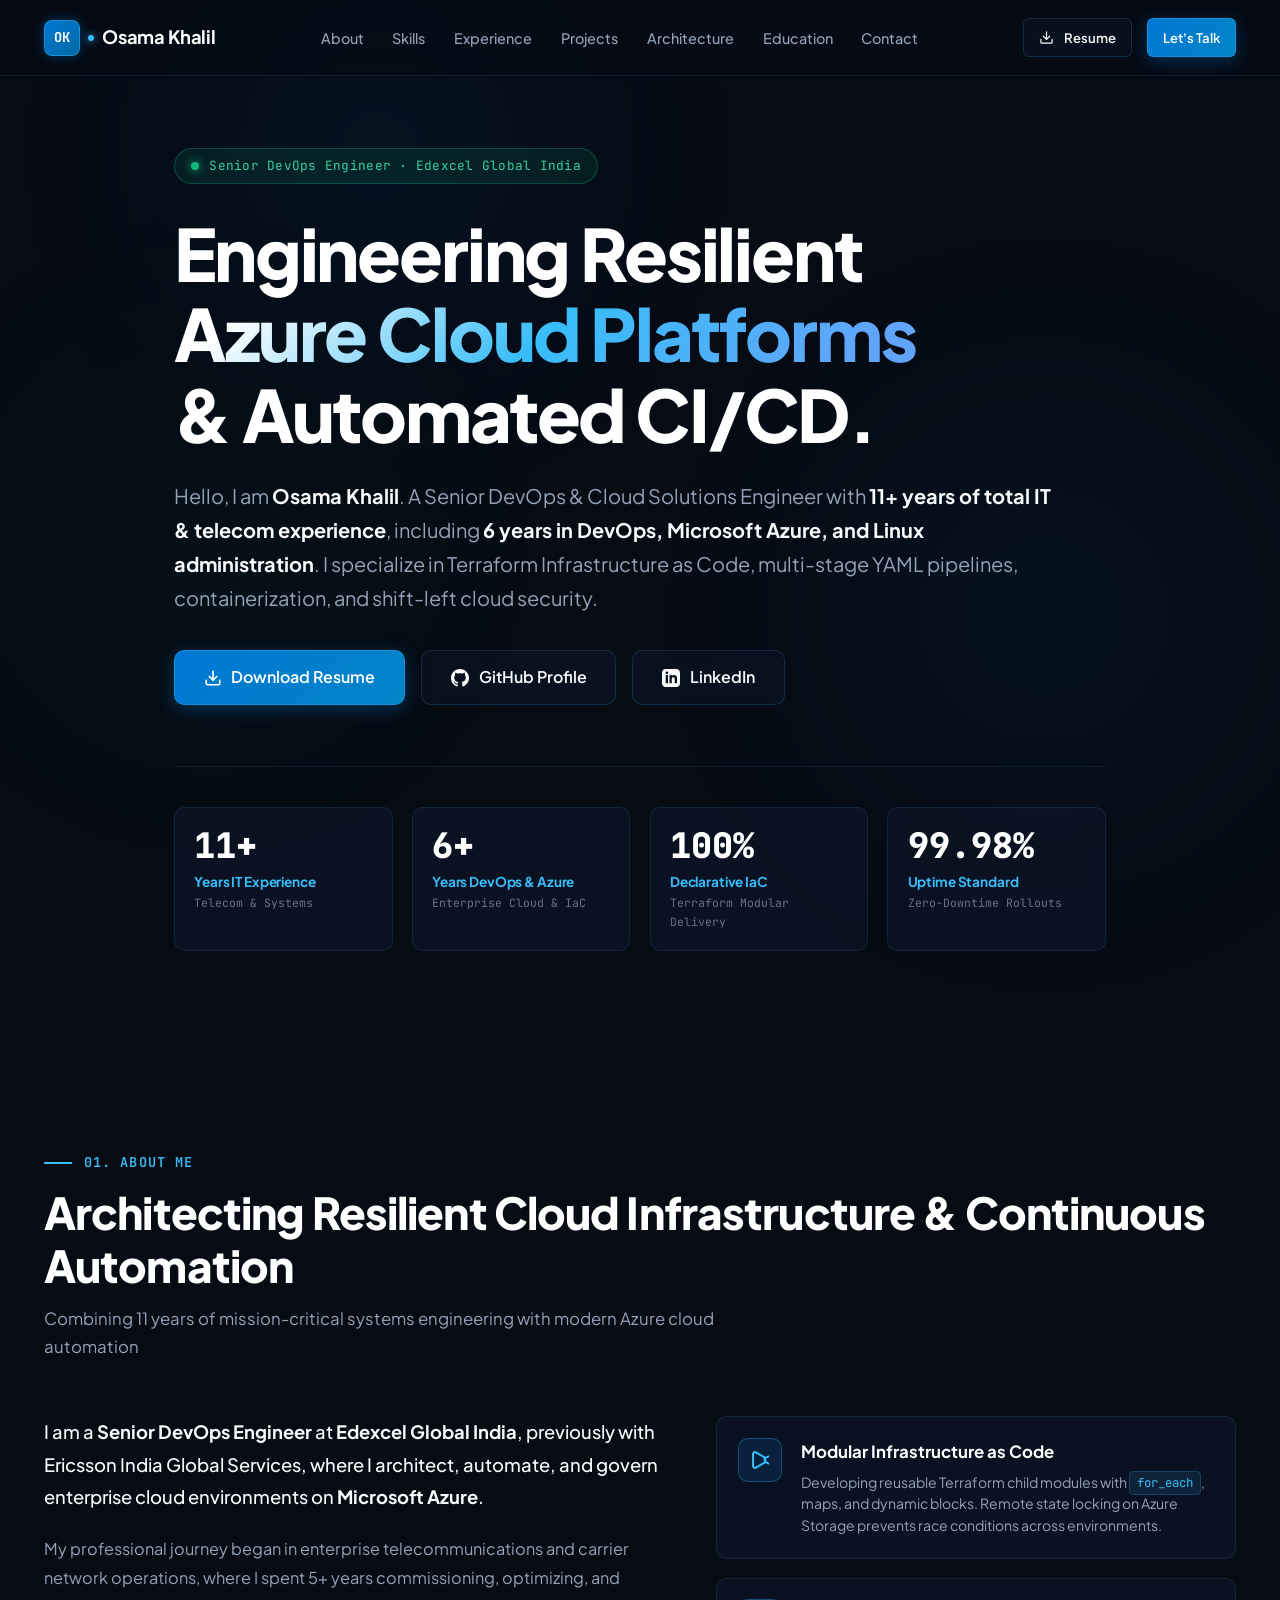
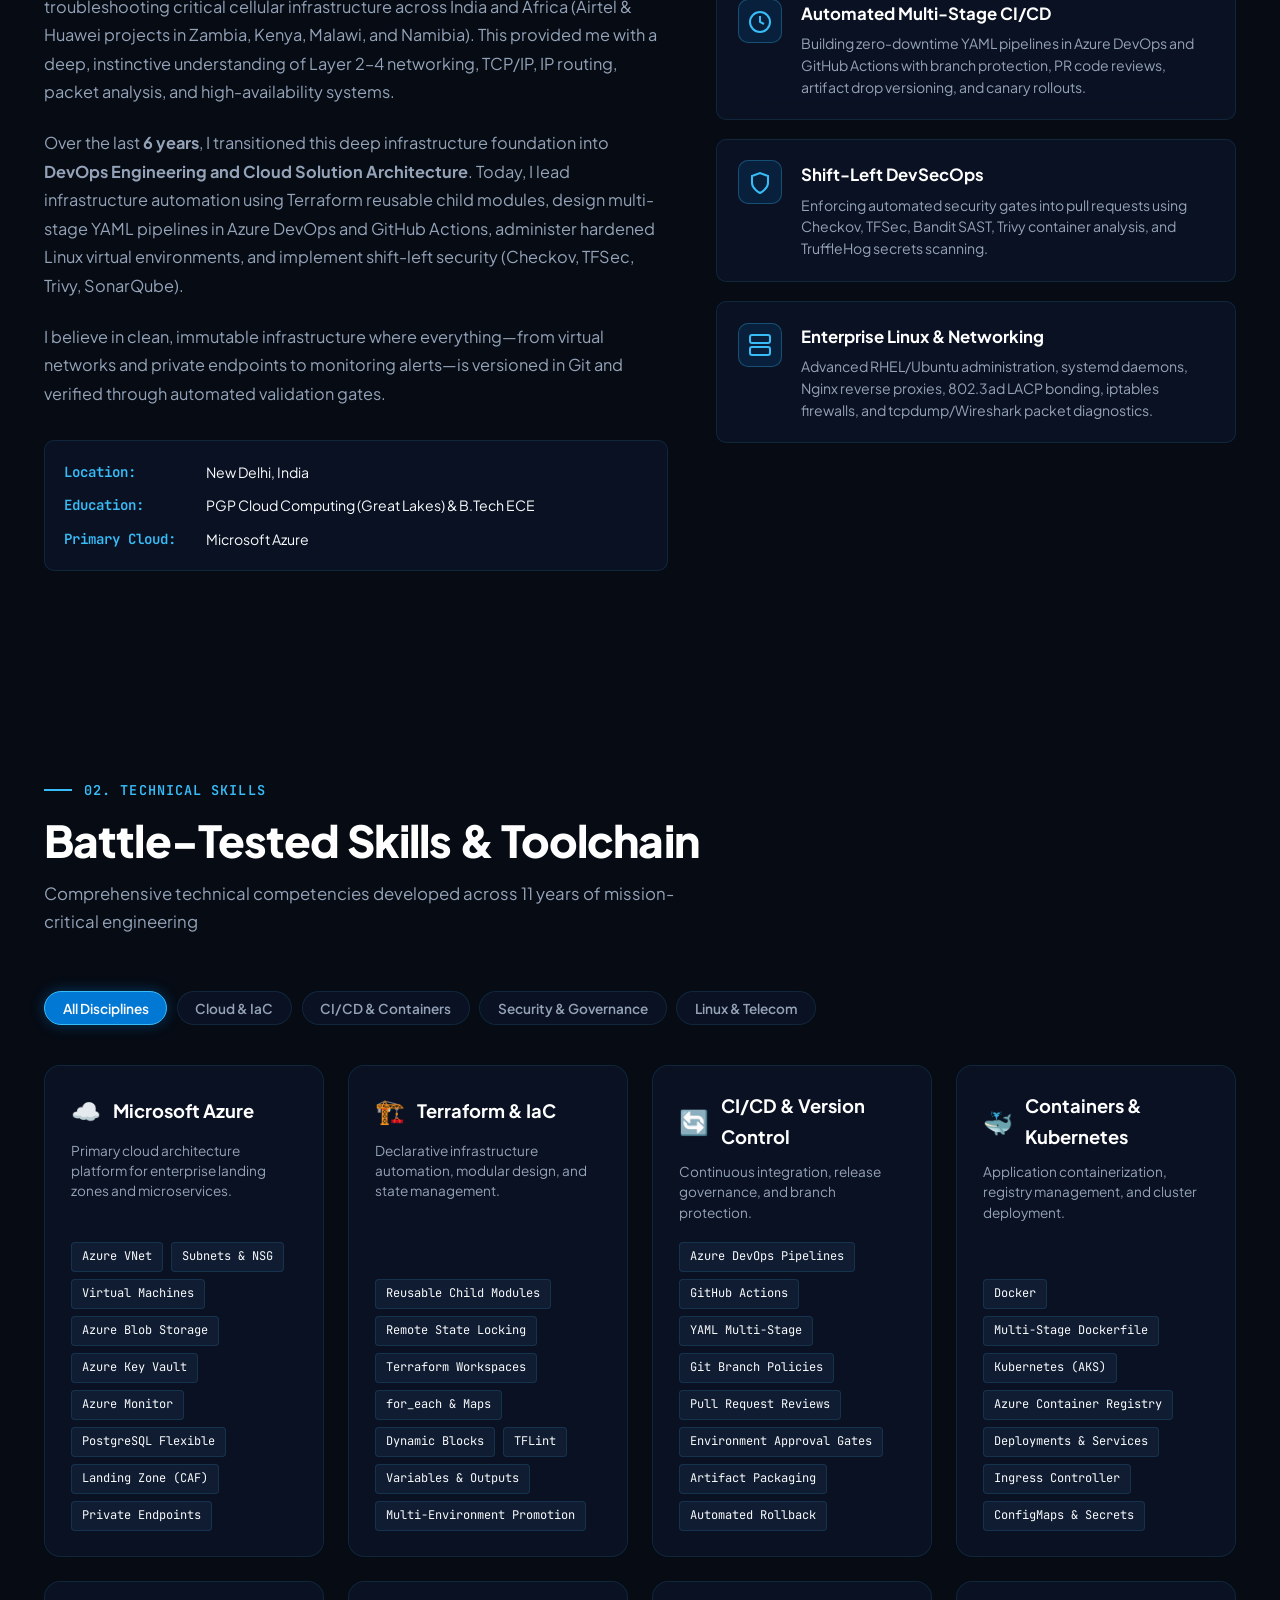
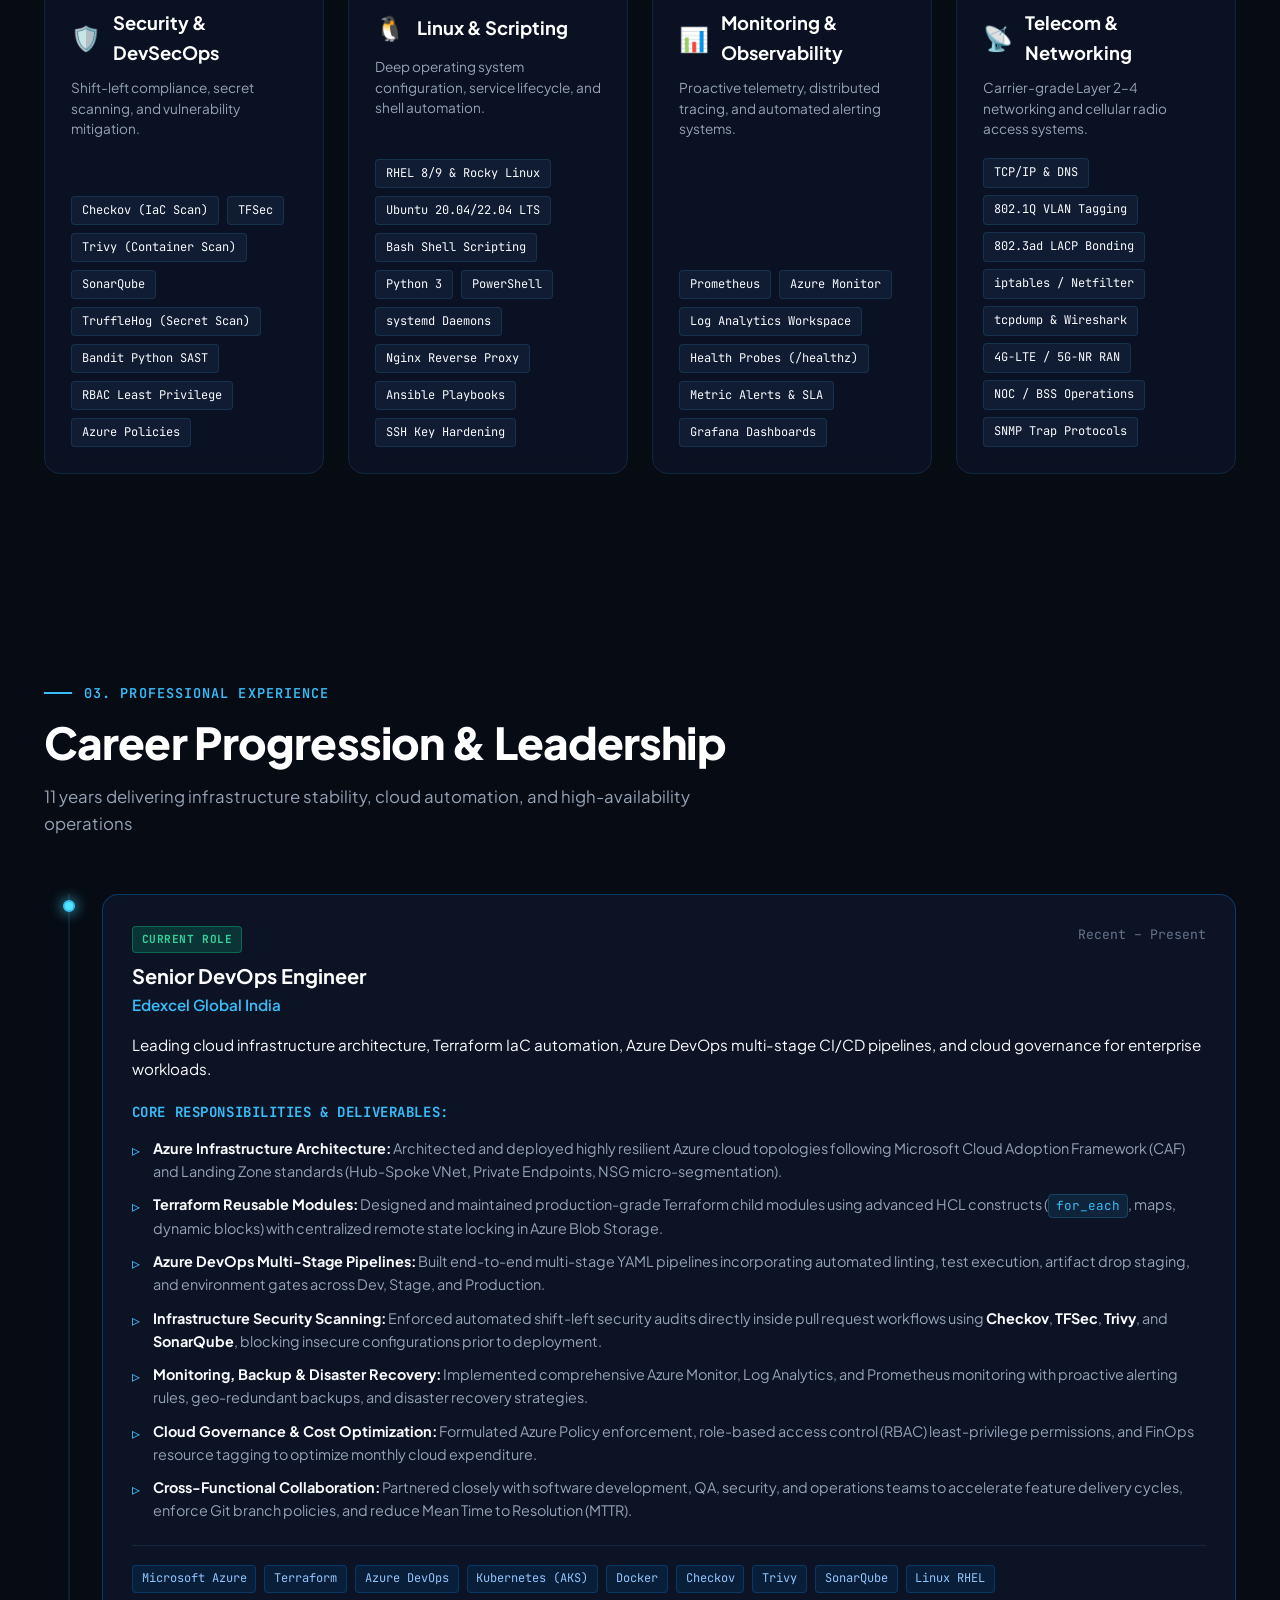
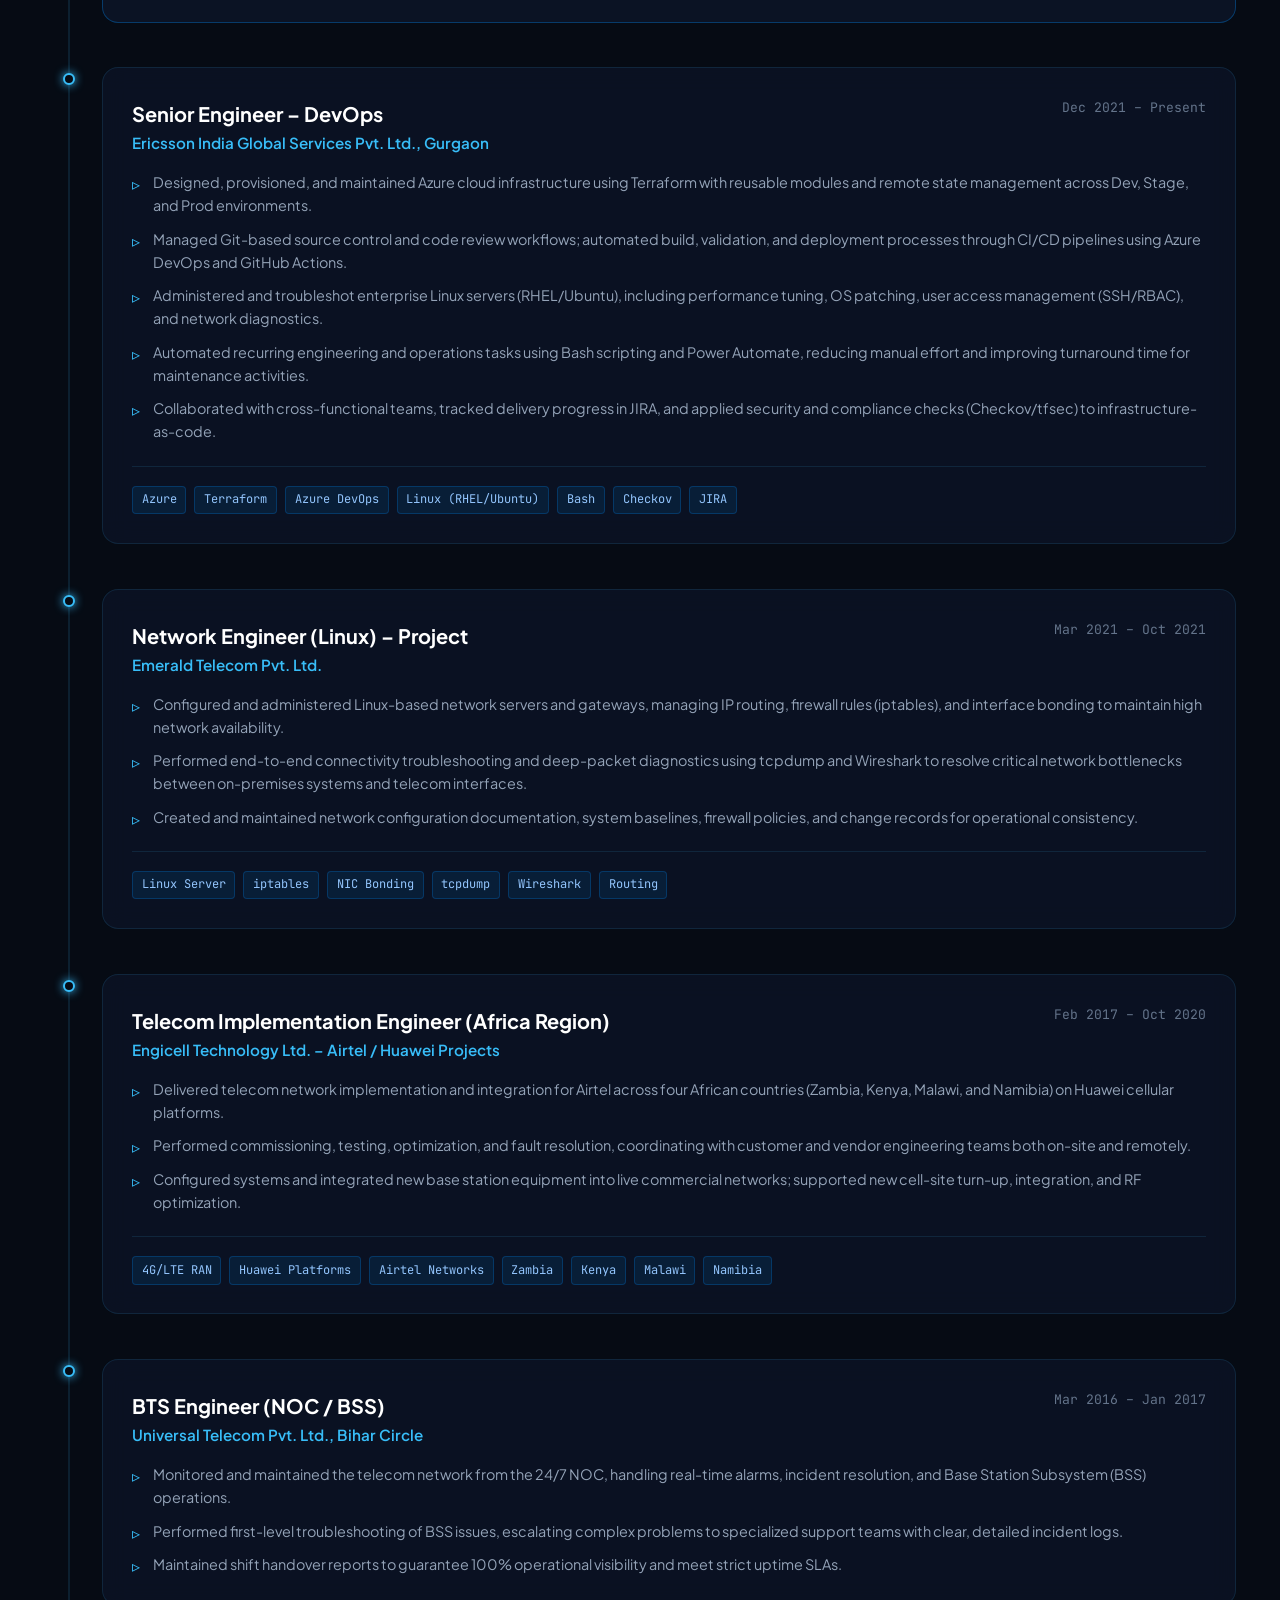
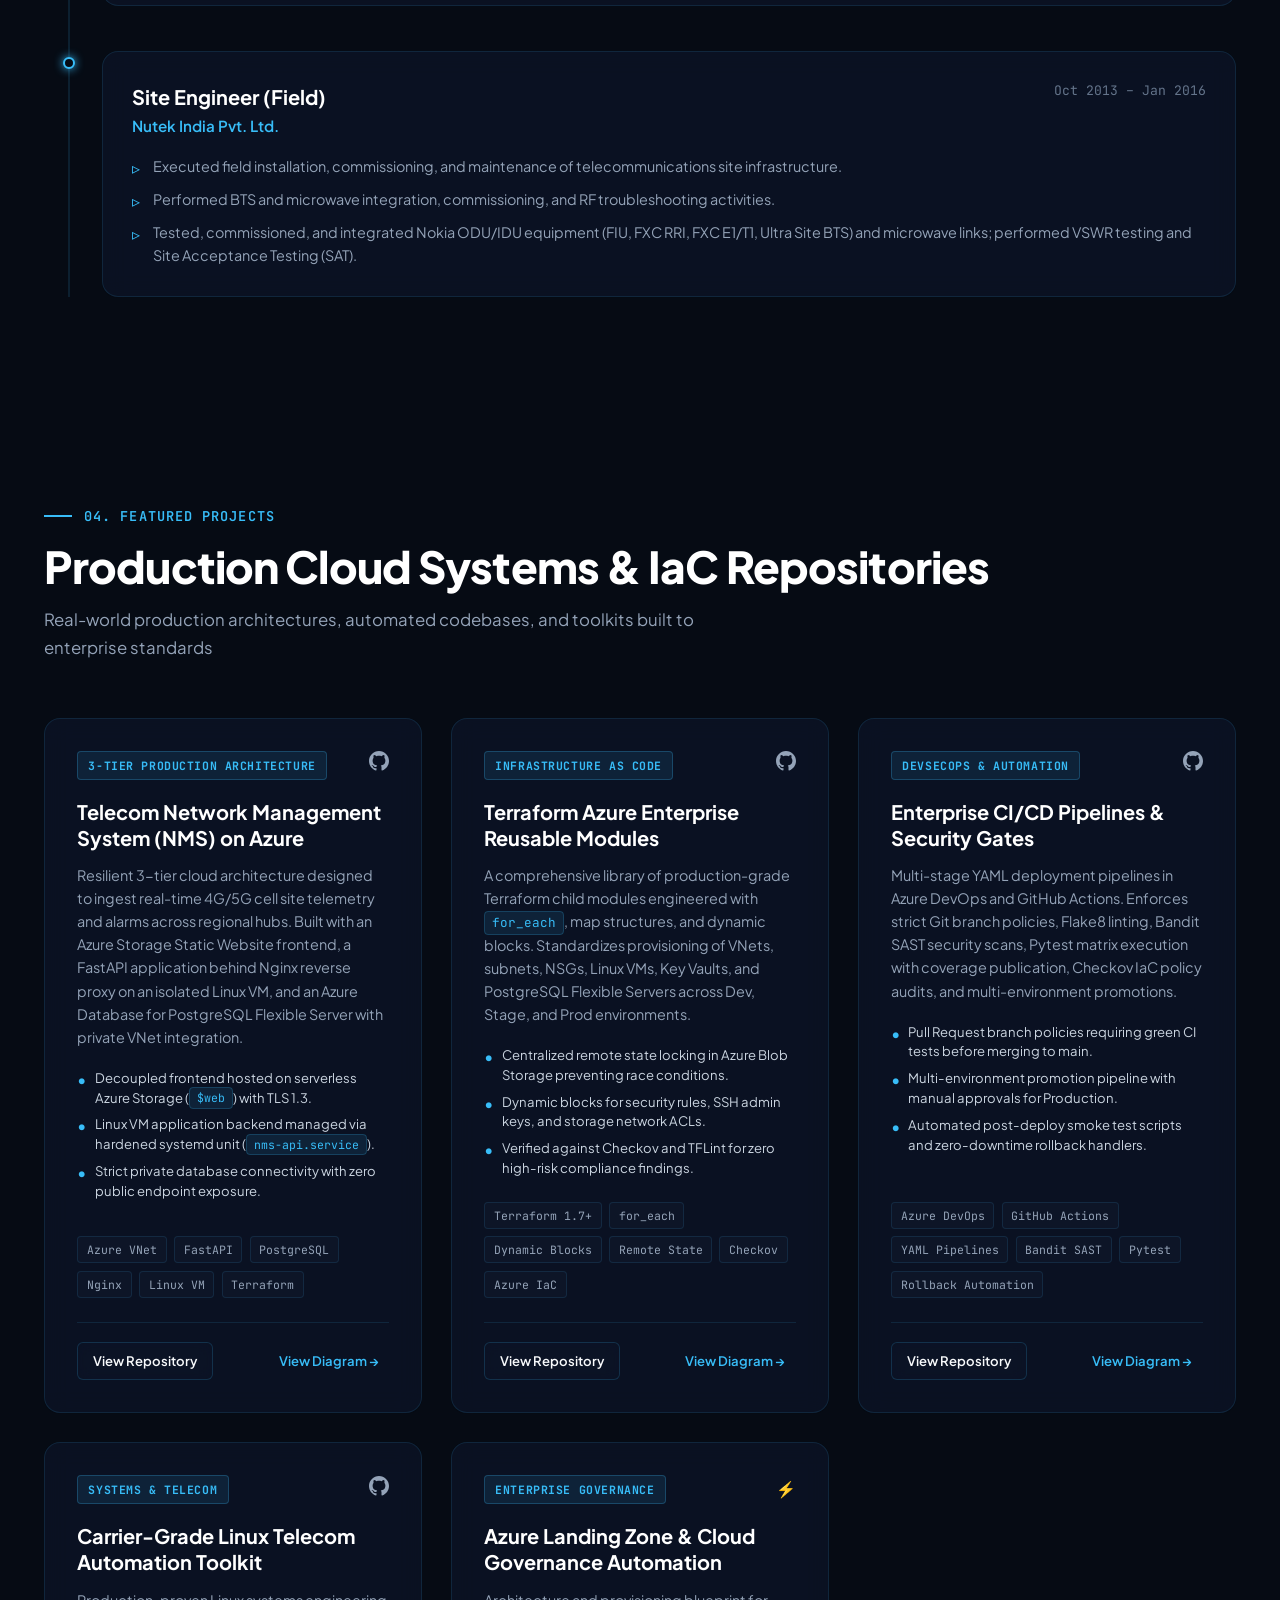
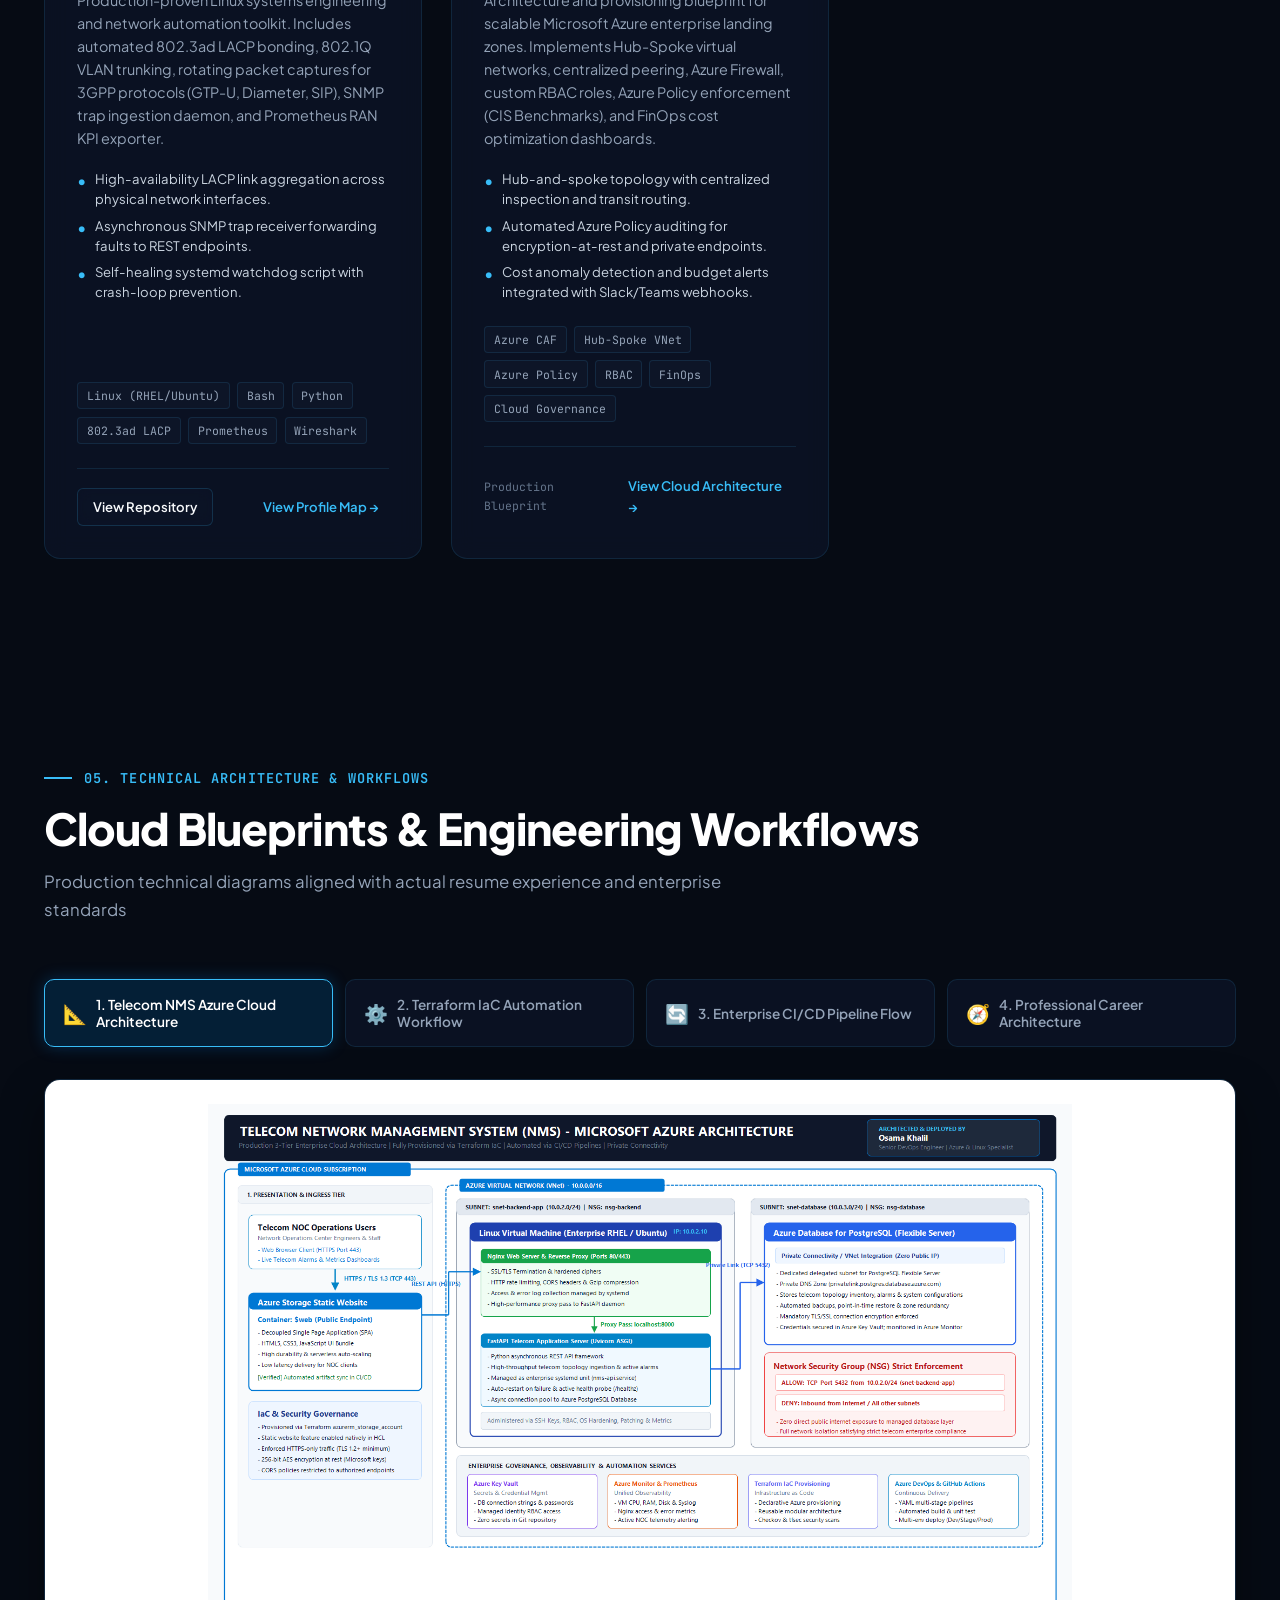
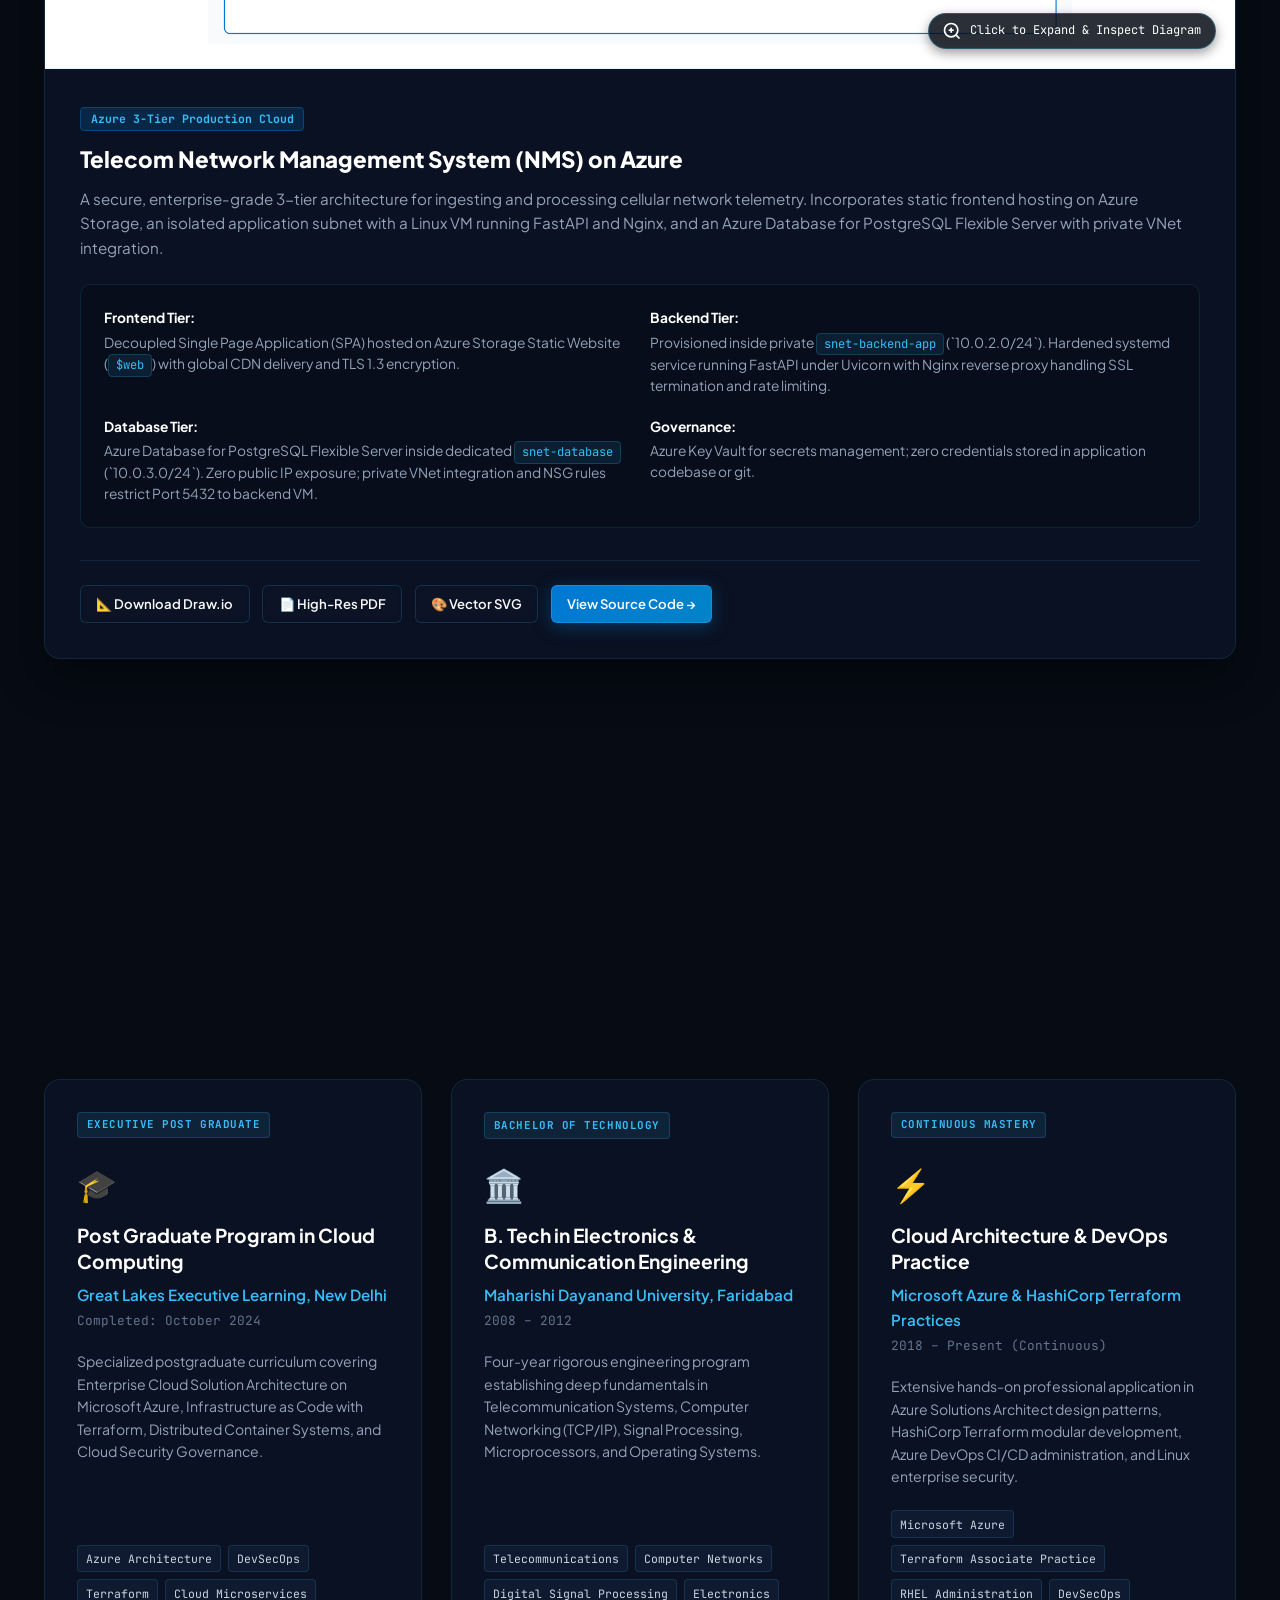
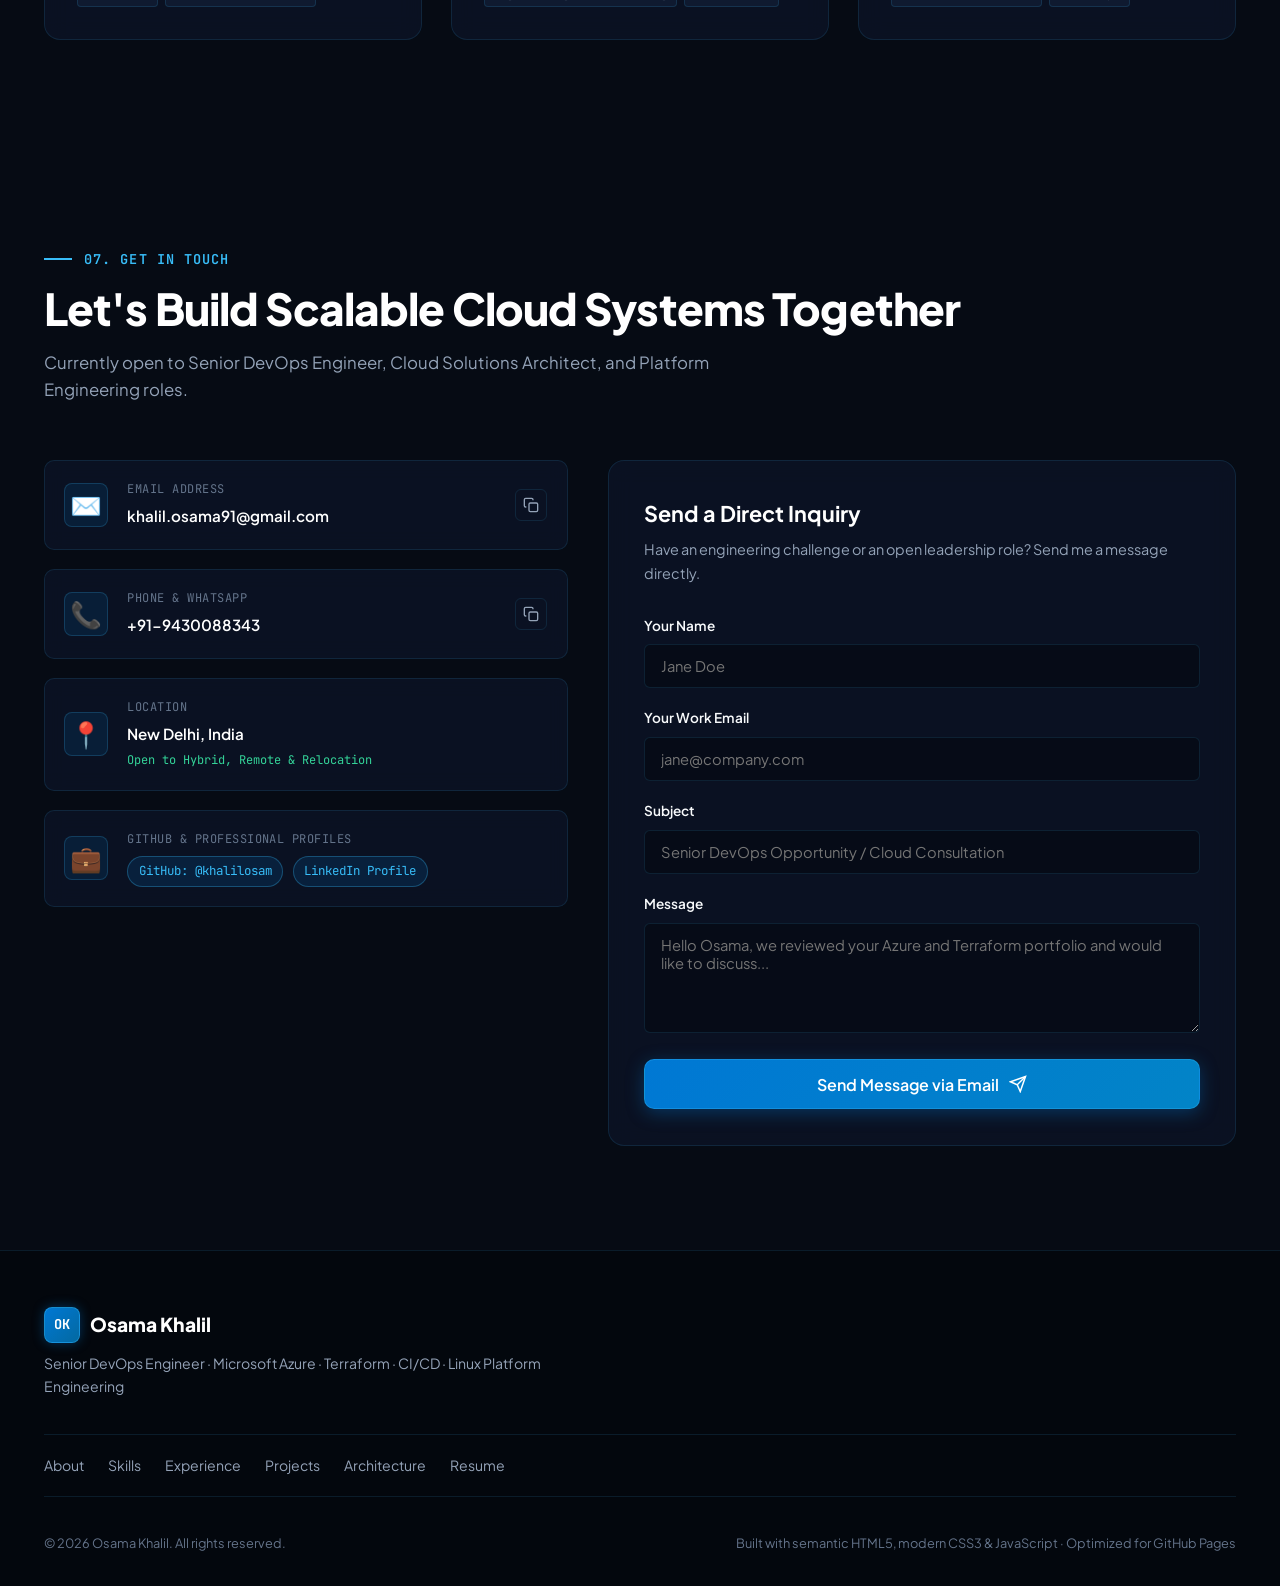
==== index.html @ bd695a8b "feat: initial production release of personal DevOps portfolio website" ====
<!DOCTYPE html>
<html lang="en">
<head>
  <meta charset="UTF-8">
  <meta name="viewport" content="width=device-width, initial-scale=1.0">
  <meta http-equiv="X-UA-Compatible" content="IE=edge">
  
  <!-- SEO Metadata -->
  <title>Osama Khalil — Senior DevOps Engineer & Azure Cloud Architect</title>
  <meta name="description" content="Portfolio of Osama Khalil, Senior DevOps Engineer with 11+ years in IT and Telecom, specializing in Microsoft Azure, Terraform Infrastructure as Code, Azure DevOps CI/CD, and Linux platform engineering.">
  <meta name="keywords" content="Osama Khalil, DevOps Engineer, Azure Cloud Architect, Terraform, Azure DevOps, CI/CD, Kubernetes, Linux, DevSecOps, Edexcel Global India">
  <meta name="author" content="Osama Khalil">
  <link rel="canonical" href="https://khalilosam.github.io/">

  <!-- Open Graph / Social Cards -->
  <meta property="og:type" content="website">
  <meta property="og:url" content="https://khalilosam.github.io/">
  <meta property="og:title" content="Osama Khalil — Senior DevOps Engineer & Azure Cloud Architect">
  <meta property="og:description" content="11+ years IT & Telecom experience, 6 years enterprise DevOps & Azure. Terraform, CI/CD, Linux, DevSecOps.">
  <meta property="og:image" content="assets/diagrams/01-professional-profile.png">

  <!-- Google Fonts: Plus Jakarta Sans & JetBrains Mono -->
  <link rel="preconnect" href="https://fonts.googleapis.com">
  <link rel="preconnect" href="https://fonts.gstatic.com" crossorigin>
  <link href="https://fonts.googleapis.com/css2?family=JetBrains+Mono:wght@400;500;600;700&family=Plus+Jakarta+Sans:wght@400;500;600;700;800&display=swap" rel="stylesheet">

  <!-- Main Stylesheet -->
  <link rel="stylesheet" href="style.css">
  
  <!-- Favicon icon -->
  <link rel="icon" href="data:image/svg+xml,<svg xmlns=%22http://www.w3.org/2000/svg%22 viewBox=%220 0 100 100%22><text y=%22.9em%22 font-size=%2290%22>⚡</text></svg>">
</head>
<body>

  <!-- Ambient Glowing Background Elements -->
  <div class="ambient-glow ambient-glow-1" aria-hidden="true"></div>
  <div class="ambient-glow ambient-glow-2" aria-hidden="true"></div>
  <div class="ambient-glow ambient-glow-3" aria-hidden="true"></div>

  <!-- Sticky Navigation Header -->
  <header class="navbar" id="navbar">
    <div class="nav-container">
      <a href="#hero" class="nav-brand" aria-label="Osama Khalil Homepage">
        <span class="brand-monogram">OK</span>
        <span class="brand-dot"></span>
        <span class="brand-full">Osama Khalil</span>
      </a>

      <!-- Desktop Nav Links -->
      <nav class="nav-menu" id="nav-menu">
        <ul class="nav-list">
          <li><a href="#about" class="nav-link">About</a></li>
          <li><a href="#skills" class="nav-link">Skills</a></li>
          <li><a href="#experience" class="nav-link">Experience</a></li>
          <li><a href="#projects" class="nav-link">Projects</a></li>
          <li><a href="#architecture" class="nav-link">Architecture</a></li>
          <li><a href="#education" class="nav-link">Education</a></li>
          <li><a href="#contact" class="nav-link">Contact</a></li>
        </ul>
      </nav>

      <!-- Navigation Actions -->
      <div class="nav-actions">
        <a href="assets/docs/Osama_Khalil_DevOps_Resume.pdf" download="Osama_Khalil_DevOps_Resume.pdf" class="btn btn-sm btn-outline" id="nav-resume-btn">
          <svg width="15" height="15" viewBox="0 0 24 24" fill="none" stroke="currentColor" stroke-width="2" stroke-linecap="round" stroke-linejoin="round"><path d="M21 15v4a2 2 0 0 1-2 2H5a2 2 0 0 1-2-2v-4"/><polyline points="7 10 12 15 17 10"/><line x1="12" y1="15" x2="12" y2="3"/></svg>
          <span>Resume</span>
        </a>
        <a href="#contact" class="btn btn-sm btn-primary">Let's Talk</a>
        <button class="nav-toggle" id="nav-toggle" aria-label="Toggle navigation menu">
          <span class="bar"></span>
          <span class="bar"></span>
          <span class="bar"></span>
        </button>
      </div>
    </div>
  </header>

  <main>
    <!-- ========================================================================= -->
    <!-- SECTION 1: HERO SECTION -->
    <!-- ========================================================================= -->
    <section class="hero-section" id="hero">
      <div class="container hero-container">
        <div class="hero-content">
          <!-- Availability Badge -->
          <div class="status-badge-wrapper reveal">
            <div class="status-badge">
              <span class="pulse-indicator"></span>
              <span>Senior DevOps Engineer · Edexcel Global India</span>
            </div>
          </div>

          <!-- Main Hero Heading -->
          <h1 class="hero-title reveal">
            Engineering Resilient <br>
            <span class="gradient-text">Azure Cloud Platforms</span> <br>
            & Automated CI/CD.
          </h1>

          <div class="hero-lead-text reveal">
            Hello, I am <strong>Osama Khalil</strong>. A Senior DevOps & Cloud Solutions Engineer with <strong>11+ years of total IT & telecom experience</strong>, including <strong>6 years in DevOps, Microsoft Azure, and Linux administration</strong>. I specialize in Terraform Infrastructure as Code, multi-stage YAML pipelines, containerization, and shift-left cloud security.
          </div>

          <!-- Action Buttons -->
          <div class="hero-cta-group reveal">
            <a href="assets/docs/Osama_Khalil_DevOps_Resume.pdf" download="Osama_Khalil_DevOps_Resume.pdf" class="btn btn-lg btn-primary" id="hero-resume-download">
              <svg width="18" height="18" viewBox="0 0 24 24" fill="none" stroke="currentColor" stroke-width="2.2" stroke-linecap="round" stroke-linejoin="round"><path d="M21 15v4a2 2 0 0 1-2 2H5a2 2 0 0 1-2-2v-4"/><polyline points="7 10 12 15 17 10"/><line x1="12" y1="15" x2="12" y2="3"/></svg>
              <span>Download Resume</span>
            </a>
            <a href="https://github.com/khalilosam" target="_blank" rel="noopener noreferrer" class="btn btn-lg btn-outline">
              <svg width="18" height="18" viewBox="0 0 24 24" fill="currentColor"><path d="M12 0c-6.626 0-12 5.373-12 12 0 5.302 3.438 9.8 8.207 11.387.599.111.793-.261.793-.577v-2.234c-3.338.726-4.033-1.416-4.033-1.416-.546-1.387-1.333-1.756-1.333-1.756-1.089-.745.083-.729.083-.729 1.205.084 1.839 1.237 1.839 1.237 1.07 1.834 2.807 1.304 3.492.997.107-.775.418-1.305.762-1.604-2.665-.305-5.467-1.334-5.467-5.931 0-1.311.469-2.381 1.236-3.221-.124-.303-.535-1.524.117-3.176 0 0 1.008-.322 3.301 1.23.957-.266 1.983-.399 3.003-.404 1.02.005 2.047.138 3.006.404 2.291-1.552 3.297-1.23 3.297-1.23.653 1.653.242 2.874.118 3.176.77.84 1.235 1.911 1.235 3.221 0 4.609-2.807 5.624-5.479 5.921.43.372.823 1.102.823 2.222v3.293c0 .319.192.694.801.576 4.765-1.589 8.199-6.086 8.199-11.386 0-6.627-5.373-12-12-12z"/></svg>
              <span>GitHub Profile</span>
            </a>
            <a href="https://www.linkedin.com/in/khalil-osama" target="_blank" rel="noopener noreferrer" class="btn btn-lg btn-outline" aria-label="LinkedIn Profile">
              <svg width="18" height="18" viewBox="0 0 24 24" fill="currentColor"><path d="M19 0h-14c-2.761 0-5 2.239-5 5v14c0 2.761 2.239 5 5 5h14c2.762 0 5-2.239 5-5v-14c0-2.761-2.238-5-5-5zm-11 19h-3v-11h3v11zm-1.5-12.268c-.966 0-1.75-.79-1.75-1.764s.784-1.764 1.75-1.764 1.75.79 1.75 1.764-.783 1.764-1.75 1.764zm13.5 12.268h-3v-5.604c0-3.368-4-3.113-4 0v5.604h-3v-11h3v1.765c1.396-2.586 7-2.777 7 2.476v6.759z"/></svg>
              <span>LinkedIn</span>
            </a>
          </div>

          <!-- Hero Metrics Grid -->
          <div class="hero-stats-grid reveal">
            <div class="stat-card">
              <div class="stat-num">11+</div>
              <div class="stat-lbl">Years IT Experience</div>
              <div class="stat-sub">Telecom & Systems</div>
            </div>
            <div class="stat-card">
              <div class="stat-num">6+</div>
              <div class="stat-lbl">Years DevOps & Azure</div>
              <div class="stat-sub">Enterprise Cloud & IaC</div>
            </div>
            <div class="stat-card">
              <div class="stat-num">100%</div>
              <div class="stat-lbl">Declarative IaC</div>
              <div class="stat-sub">Terraform Modular Delivery</div>
            </div>
            <div class="stat-card">
              <div class="stat-num">99.98%</div>
              <div class="stat-lbl">Uptime Standard</div>
              <div class="stat-sub">Zero-Downtime Rollouts</div>
            </div>
          </div>
        </div>
      </div>
    </section>

    <!-- ========================================================================= -->
    <!-- SECTION 2: ABOUT ME -->
    <!-- ========================================================================= -->
    <section class="section about-section" id="about">
      <div class="container">
        <div class="section-header reveal">
          <div class="section-eyebrow"><span class="eyebrow-line"></span>01. ABOUT ME</div>
          <h2 class="section-heading">Architecting Resilient Cloud Infrastructure & Continuous Automation</h2>
          <p class="section-sub">Combining 11 years of mission-critical systems engineering with modern Azure cloud automation</p>
        </div>

        <div class="about-grid">
          <!-- Left: Narrative Bio -->
          <div class="about-narrative reveal">
            <p class="paragraph-lead">
              I am a <strong>Senior DevOps Engineer</strong> at <strong>Edexcel Global India</strong>, previously with Ericsson India Global Services, where I architect, automate, and govern enterprise cloud environments on <strong>Microsoft Azure</strong>.
            </p>
            <p>
              My professional journey began in enterprise telecommunications and carrier network operations, where I spent 5+ years commissioning, optimizing, and troubleshooting critical cellular infrastructure across India and Africa (Airtel & Huawei projects in Zambia, Kenya, Malawi, and Namibia). This provided me with a deep, instinctive understanding of Layer 2–4 networking, TCP/IP, IP routing, packet analysis, and high-availability systems.
            </p>
            <p>
              Over the last <strong>6 years</strong>, I transitioned this deep infrastructure foundation into <strong>DevOps Engineering and Cloud Solution Architecture</strong>. Today, I lead infrastructure automation using Terraform reusable child modules, design multi-stage YAML pipelines in Azure DevOps and GitHub Actions, administer hardened Linux virtual environments, and implement shift-left security (Checkov, TFSec, Trivy, SonarQube).
            </p>
            <p>
              I believe in clean, immutable infrastructure where everything—from virtual networks and private endpoints to monitoring alerts—is versioned in Git and verified through automated validation gates.
            </p>

            <div class="about-contact-pills">
              <div class="info-pill">
                <span class="info-lbl">Location:</span>
                <span class="info-val">New Delhi, India</span>
              </div>
              <div class="info-pill">
                <span class="info-lbl">Education:</span>
                <span class="info-val">PGP Cloud Computing (Great Lakes) & B.Tech ECE</span>
              </div>
              <div class="info-pill">
                <span class="info-lbl">Primary Cloud:</span>
                <span class="info-val">Microsoft Azure</span>
              </div>
            </div>
          </div>

          <!-- Right: 4 Engineering Pillars -->
          <div class="about-pillars reveal">
            <div class="pillar-card">
              <div class="pillar-icon">
                <svg width="24" height="24" viewBox="0 0 24 24" fill="none" stroke="currentColor" stroke-width="2"><path d="M16.5 9.4 7.55 4.24a1.78 1.78 0 0 0-2.5 1.55v12.42a1.78 1.78 0 0 0 2.5 1.55L16.5 14.6a1.78 1.78 0 0 0 0-3.2z"/><path d="m21 16-4-2.3v-3.4l4-2.3"/></svg>
              </div>
              <div class="pillar-content">
                <h3>Modular Infrastructure as Code</h3>
                <p>Developing reusable Terraform child modules with <code>for_each</code>, maps, and dynamic blocks. Remote state locking on Azure Storage prevents race conditions across environments.</p>
              </div>
            </div>

            <div class="pillar-card">
              <div class="pillar-icon">
                <svg width="24" height="24" viewBox="0 0 24 24" fill="none" stroke="currentColor" stroke-width="2"><circle cx="12" cy="12" r="10"/><polyline points="12 6 12 12 16 14"/></svg>
              </div>
              <div class="pillar-content">
                <h3>Automated Multi-Stage CI/CD</h3>
                <p>Building zero-downtime YAML pipelines in Azure DevOps and GitHub Actions with branch protection, PR code reviews, artifact drop versioning, and canary rollouts.</p>
              </div>
            </div>

            <div class="pillar-card">
              <div class="pillar-icon">
                <svg width="24" height="24" viewBox="0 0 24 24" fill="none" stroke="currentColor" stroke-width="2"><path d="M12 22s8-4 8-10V5l-8-3-8 3v7c0 6 8 10 8 10z"/></svg>
              </div>
              <div class="pillar-content">
                <h3>Shift-Left DevSecOps</h3>
                <p>Enforcing automated security gates into pull requests using Checkov, TFSec, Bandit SAST, Trivy container analysis, and TruffleHog secrets scanning.</p>
              </div>
            </div>

            <div class="pillar-card">
              <div class="pillar-icon">
                <svg width="24" height="24" viewBox="0 0 24 24" fill="none" stroke="currentColor" stroke-width="2"><rect x="2" y="2" width="20" height="8" rx="2" ry="2"/><rect x="2" y="14" width="20" height="8" rx="2" ry="2"/><line x1="6" y1="6" x2="6.01" y2="6"/><line x1="6" y1="18" x2="6.01" y2="18"/></svg>
              </div>
              <div class="pillar-content">
                <h3>Enterprise Linux & Networking</h3>
                <p>Advanced RHEL/Ubuntu administration, systemd daemons, Nginx reverse proxies, 802.3ad LACP bonding, iptables firewalls, and tcpdump/Wireshark packet diagnostics.</p>
              </div>
            </div>
          </div>
        </div>
      </div>
    </section>

    <!-- ========================================================================= -->
    <!-- SECTION 3: TECHNICAL SKILLS -->
    <!-- ========================================================================= -->
    <section class="section skills-section" id="skills">
      <div class="container">
        <div class="section-header reveal">
          <div class="section-eyebrow"><span class="eyebrow-line"></span>02. TECHNICAL SKILLS</div>
          <h2 class="section-heading">Battle-Tested Skills & Toolchain</h2>
          <p class="section-sub">Comprehensive technical competencies developed across 11 years of mission-critical engineering</p>
        </div>

        <!-- Skills Filter Bar -->
        <div class="skills-filter-nav reveal">
          <button class="filter-btn active" data-filter="all">All Disciplines</button>
          <button class="filter-btn" data-filter="cloud">Cloud & IaC</button>
          <button class="filter-btn" data-filter="cicd">CI/CD & Containers</button>
          <button class="filter-btn" data-filter="security">Security & Governance</button>
          <button class="filter-btn" data-filter="linux">Linux & Telecom</button>
        </div>

        <!-- Skills Grid Cards -->
        <div class="skills-matrix-grid reveal">
          <!-- Skill Card 1: Cloud Platform -->
          <div class="skill-category-card" data-category="cloud">
            <div class="skill-card-head">
              <span class="skill-head-icon">☁️</span>
              <h3>Microsoft Azure</h3>
            </div>
            <p class="skill-card-desc">Primary cloud architecture platform for enterprise landing zones and microservices.</p>
            <div class="skill-tags">
              <span class="tag">Azure VNet</span>
              <span class="tag">Subnets & NSG</span>
              <span class="tag">Virtual Machines</span>
              <span class="tag">Azure Blob Storage</span>
              <span class="tag">Azure Key Vault</span>
              <span class="tag">Azure Monitor</span>
              <span class="tag">PostgreSQL Flexible</span>
              <span class="tag">Landing Zone (CAF)</span>
              <span class="tag">Private Endpoints</span>
            </div>
          </div>

          <!-- Skill Card 2: Infrastructure as Code -->
          <div class="skill-category-card" data-category="cloud">
            <div class="skill-card-head">
              <span class="skill-head-icon">🏗️</span>
              <h3>Terraform & IaC</h3>
            </div>
            <p class="skill-card-desc">Declarative infrastructure automation, modular design, and state management.</p>
            <div class="skill-tags">
              <span class="tag">Reusable Child Modules</span>
              <span class="tag">Remote State Locking</span>
              <span class="tag">Terraform Workspaces</span>
              <span class="tag">for_each & Maps</span>
              <span class="tag">Dynamic Blocks</span>
              <span class="tag">TFLint</span>
              <span class="tag">Variables & Outputs</span>
              <span class="tag">Multi-Environment Promotion</span>
            </div>
          </div>

          <!-- Skill Card 3: CI/CD & Delivery -->
          <div class="skill-category-card" data-category="cicd">
            <div class="skill-card-head">
              <span class="skill-head-icon">🔄</span>
              <h3>CI/CD & Version Control</h3>
            </div>
            <p class="skill-card-desc">Continuous integration, release governance, and branch protection.</p>
            <div class="skill-tags">
              <span class="tag">Azure DevOps Pipelines</span>
              <span class="tag">GitHub Actions</span>
              <span class="tag">YAML Multi-Stage</span>
              <span class="tag">Git Branch Policies</span>
              <span class="tag">Pull Request Reviews</span>
              <span class="tag">Environment Approval Gates</span>
              <span class="tag">Artifact Packaging</span>
              <span class="tag">Automated Rollback</span>
            </div>
          </div>

          <!-- Skill Card 4: Containers & Orchestration -->
          <div class="skill-category-card" data-category="cicd">
            <div class="skill-card-head">
              <span class="skill-head-icon">🐳</span>
              <h3>Containers & Kubernetes</h3>
            </div>
            <p class="skill-card-desc">Application containerization, registry management, and cluster deployment.</p>
            <div class="skill-tags">
              <span class="tag">Docker</span>
              <span class="tag">Multi-Stage Dockerfile</span>
              <span class="tag">Kubernetes (AKS)</span>
              <span class="tag">Azure Container Registry</span>
              <span class="tag">Deployments & Services</span>
              <span class="tag">Ingress Controller</span>
              <span class="tag">ConfigMaps & Secrets</span>
            </div>
          </div>

          <!-- Skill Card 5: DevSecOps & Security -->
          <div class="skill-category-card" data-category="security">
            <div class="skill-card-head">
              <span class="skill-head-icon">🛡️</span>
              <h3>Security & DevSecOps</h3>
            </div>
            <p class="skill-card-desc">Shift-left compliance, secret scanning, and vulnerability mitigation.</p>
            <div class="skill-tags">
              <span class="tag">Checkov (IaC Scan)</span>
              <span class="tag">TFSec</span>
              <span class="tag">Trivy (Container Scan)</span>
              <span class="tag">SonarQube</span>
              <span class="tag">TruffleHog (Secret Scan)</span>
              <span class="tag">Bandit Python SAST</span>
              <span class="tag">RBAC Least Privilege</span>
              <span class="tag">Azure Policies</span>
            </div>
          </div>

          <!-- Skill Card 6: Linux & Administration -->
          <div class="skill-category-card" data-category="linux">
            <div class="skill-card-head">
              <span class="skill-head-icon">🐧</span>
              <h3>Linux & Scripting</h3>
            </div>
            <p class="skill-card-desc">Deep operating system configuration, service lifecycle, and shell automation.</p>
            <div class="skill-tags">
              <span class="tag">RHEL 8/9 & Rocky Linux</span>
              <span class="tag">Ubuntu 20.04/22.04 LTS</span>
              <span class="tag">Bash Shell Scripting</span>
              <span class="tag">Python 3</span>
              <span class="tag">PowerShell</span>
              <span class="tag">systemd Daemons</span>
              <span class="tag">Nginx Reverse Proxy</span>
              <span class="tag">Ansible Playbooks</span>
              <span class="tag">SSH Key Hardening</span>
            </div>
          </div>

          <!-- Skill Card 7: Observability & Logging -->
          <div class="skill-category-card" data-category="cloud">
            <div class="skill-card-head">
              <span class="skill-head-icon">📊</span>
              <h3>Monitoring & Observability</h3>
            </div>
            <p class="skill-card-desc">Proactive telemetry, distributed tracing, and automated alerting systems.</p>
            <div class="skill-tags">
              <span class="tag">Prometheus</span>
              <span class="tag">Azure Monitor</span>
              <span class="tag">Log Analytics Workspace</span>
              <span class="tag">Health Probes (/healthz)</span>
              <span class="tag">Metric Alerts & SLA</span>
              <span class="tag">Grafana Dashboards</span>
            </div>
          </div>

          <!-- Skill Card 8: Telecom & Networking -->
          <div class="skill-category-card" data-category="linux">
            <div class="skill-card-head">
              <span class="skill-head-icon">📡</span>
              <h3>Telecom & Networking</h3>
            </div>
            <p class="skill-card-desc">Carrier-grade Layer 2–4 networking and cellular radio access systems.</p>
            <div class="skill-tags">
              <span class="tag">TCP/IP & DNS</span>
              <span class="tag">802.1Q VLAN Tagging</span>
              <span class="tag">802.3ad LACP Bonding</span>
              <span class="tag">iptables / Netfilter</span>
              <span class="tag">tcpdump & Wireshark</span>
              <span class="tag">4G-LTE / 5G-NR RAN</span>
              <span class="tag">NOC / BSS Operations</span>
              <span class="tag">SNMP Trap Protocols</span>
            </div>
          </div>
        </div>
      </div>
    </section>

    <!-- ========================================================================= -->
    <!-- SECTION 4: PROFESSIONAL EXPERIENCE -->
    <!-- ========================================================================= -->
    <section class="section experience-section" id="experience">
      <div class="container">
        <div class="section-header reveal">
          <div class="section-eyebrow"><span class="eyebrow-line"></span>03. PROFESSIONAL EXPERIENCE</div>
          <h2 class="section-heading">Career Progression & Leadership</h2>
          <p class="section-sub">11 years delivering infrastructure stability, cloud automation, and high-availability operations</p>
        </div>

        <div class="timeline-container">
          <!-- Role 1: Edexcel Global India (Current Employer) -->
          <div class="timeline-item reveal active-timeline">
            <div class="timeline-marker"></div>
            <div class="timeline-content">
              <div class="timeline-header">
                <div>
                  <span class="timeline-badge current-badge">CURRENT ROLE</span>
                  <h3 class="timeline-role">Senior DevOps Engineer</h3>
                  <div class="timeline-company">Edexcel Global India</div>
                </div>
                <div class="timeline-dates">Recent – Present</div>
              </div>

              <p class="role-summary">
                Leading cloud infrastructure architecture, Terraform IaC automation, Azure DevOps multi-stage CI/CD pipelines, and cloud governance for enterprise workloads.
              </p>

              <div class="responsibilities-block">
                <h4>Core Responsibilities & Deliverables:</h4>
                <ul class="role-duties">
                  <li><strong>Azure Infrastructure Architecture:</strong> Architected and deployed highly resilient Azure cloud topologies following Microsoft Cloud Adoption Framework (CAF) and Landing Zone standards (Hub-Spoke VNet, Private Endpoints, NSG micro-segmentation).</li>
                  <li><strong>Terraform Reusable Modules:</strong> Designed and maintained production-grade Terraform child modules using advanced HCL constructs (<code>for_each</code>, maps, dynamic blocks) with centralized remote state locking in Azure Blob Storage.</li>
                  <li><strong>Azure DevOps Multi-Stage Pipelines:</strong> Built end-to-end multi-stage YAML pipelines incorporating automated linting, test execution, artifact drop staging, and environment gates across Dev, Stage, and Production.</li>
                  <li><strong>Infrastructure Security Scanning:</strong> Enforced automated shift-left security audits directly inside pull request workflows using <strong>Checkov</strong>, <strong>TFSec</strong>, <strong>Trivy</strong>, and <strong>SonarQube</strong>, blocking insecure configurations prior to deployment.</li>
                  <li><strong>Monitoring, Backup & Disaster Recovery:</strong> Implemented comprehensive Azure Monitor, Log Analytics, and Prometheus monitoring with proactive alerting rules, geo-redundant backups, and disaster recovery strategies.</li>
                  <li><strong>Cloud Governance & Cost Optimization:</strong> Formulated Azure Policy enforcement, role-based access control (RBAC) least-privilege permissions, and FinOps resource tagging to optimize monthly cloud expenditure.</li>
                  <li><strong>Cross-Functional Collaboration:</strong> Partnered closely with software development, QA, security, and operations teams to accelerate feature delivery cycles, enforce Git branch policies, and reduce Mean Time to Resolution (MTTR).</li>
                </ul>
              </div>

              <div class="timeline-tech-stack">
                <span class="tech-pill">Microsoft Azure</span>
                <span class="tech-pill">Terraform</span>
                <span class="tech-pill">Azure DevOps</span>
                <span class="tech-pill">Kubernetes (AKS)</span>
                <span class="tech-pill">Docker</span>
                <span class="tech-pill">Checkov</span>
                <span class="tech-pill">Trivy</span>
                <span class="tech-pill">SonarQube</span>
                <span class="tech-pill">Linux RHEL</span>
              </div>
            </div>
          </div>

          <!-- Role 2: Ericsson India Global Services -->
          <div class="timeline-item reveal">
            <div class="timeline-marker"></div>
            <div class="timeline-content">
              <div class="timeline-header">
                <div>
                  <h3 class="timeline-role">Senior Engineer – DevOps</h3>
                  <div class="timeline-company">Ericsson India Global Services Pvt. Ltd., Gurgaon</div>
                </div>
                <div class="timeline-dates">Dec 2021 – Present</div>
              </div>

              <ul class="role-duties">
                <li>Designed, provisioned, and maintained Azure cloud infrastructure using Terraform with reusable modules and remote state management across Dev, Stage, and Prod environments.</li>
                <li>Managed Git-based source control and code review workflows; automated build, validation, and deployment processes through CI/CD pipelines using Azure DevOps and GitHub Actions.</li>
                <li>Administered and troubleshot enterprise Linux servers (RHEL/Ubuntu), including performance tuning, OS patching, user access management (SSH/RBAC), and network diagnostics.</li>
                <li>Automated recurring engineering and operations tasks using Bash scripting and Power Automate, reducing manual effort and improving turnaround time for maintenance activities.</li>
                <li>Collaborated with cross-functional teams, tracked delivery progress in JIRA, and applied security and compliance checks (Checkov/tfsec) to infrastructure-as-code.</li>
              </ul>

              <div class="timeline-tech-stack">
                <span class="tech-pill">Azure</span>
                <span class="tech-pill">Terraform</span>
                <span class="tech-pill">Azure DevOps</span>
                <span class="tech-pill">Linux (RHEL/Ubuntu)</span>
                <span class="tech-pill">Bash</span>
                <span class="tech-pill">Checkov</span>
                <span class="tech-pill">JIRA</span>
              </div>
            </div>
          </div>

          <!-- Role 3: Emerald Telecom -->
          <div class="timeline-item reveal">
            <div class="timeline-marker"></div>
            <div class="timeline-content">
              <div class="timeline-header">
                <div>
                  <h3 class="timeline-role">Network Engineer (Linux) – Project</h3>
                  <div class="timeline-company">Emerald Telecom Pvt. Ltd.</div>
                </div>
                <div class="timeline-dates">Mar 2021 – Oct 2021</div>
              </div>

              <ul class="role-duties">
                <li>Configured and administered Linux-based network servers and gateways, managing IP routing, firewall rules (iptables), and interface bonding to maintain high network availability.</li>
                <li>Performed end-to-end connectivity troubleshooting and deep-packet diagnostics using tcpdump and Wireshark to resolve critical network bottlenecks between on-premises systems and telecom interfaces.</li>
                <li>Created and maintained network configuration documentation, system baselines, firewall policies, and change records for operational consistency.</li>
              </ul>

              <div class="timeline-tech-stack">
                <span class="tech-pill">Linux Server</span>
                <span class="tech-pill">iptables</span>
                <span class="tech-pill">NIC Bonding</span>
                <span class="tech-pill">tcpdump</span>
                <span class="tech-pill">Wireshark</span>
                <span class="tech-pill">Routing</span>
              </div>
            </div>
          </div>

          <!-- Role 4: Engicell Technology Ltd. (Africa Region) -->
          <div class="timeline-item reveal">
            <div class="timeline-marker"></div>
            <div class="timeline-content">
              <div class="timeline-header">
                <div>
                  <h3 class="timeline-role">Telecom Implementation Engineer (Africa Region)</h3>
                  <div class="timeline-company">Engicell Technology Ltd. – Airtel / Huawei Projects</div>
                </div>
                <div class="timeline-dates">Feb 2017 – Oct 2020</div>
              </div>

              <ul class="role-duties">
                <li>Delivered telecom network implementation and integration for Airtel across four African countries (Zambia, Kenya, Malawi, and Namibia) on Huawei cellular platforms.</li>
                <li>Performed commissioning, testing, optimization, and fault resolution, coordinating with customer and vendor engineering teams both on-site and remotely.</li>
                <li>Configured systems and integrated new base station equipment into live commercial networks; supported new cell-site turn-up, integration, and RF optimization.</li>
              </ul>

              <div class="timeline-tech-stack">
                <span class="tech-pill">4G/LTE RAN</span>
                <span class="tech-pill">Huawei Platforms</span>
                <span class="tech-pill">Airtel Networks</span>
                <span class="tech-pill">Zambia</span>
                <span class="tech-pill">Kenya</span>
                <span class="tech-pill">Malawi</span>
                <span class="tech-pill">Namibia</span>
              </div>
            </div>
          </div>

          <!-- Role 5: Universal Telecom -->
          <div class="timeline-item reveal">
            <div class="timeline-marker"></div>
            <div class="timeline-content">
              <div class="timeline-header">
                <div>
                  <h3 class="timeline-role">BTS Engineer (NOC / BSS)</h3>
                  <div class="timeline-company">Universal Telecom Pvt. Ltd., Bihar Circle</div>
                </div>
                <div class="timeline-dates">Mar 2016 – Jan 2017</div>
              </div>

              <ul class="role-duties">
                <li>Monitored and maintained the telecom network from the 24/7 NOC, handling real-time alarms, incident resolution, and Base Station Subsystem (BSS) operations.</li>
                <li>Performed first-level troubleshooting of BSS issues, escalating complex problems to specialized support teams with clear, detailed incident logs.</li>
                <li>Maintained shift handover reports to guarantee 100% operational visibility and meet strict uptime SLAs.</li>
              </ul>
            </div>
          </div>

          <!-- Role 6: Nutek India -->
          <div class="timeline-item reveal">
            <div class="timeline-marker"></div>
            <div class="timeline-content">
              <div class="timeline-header">
                <div>
                  <h3 class="timeline-role">Site Engineer (Field)</h3>
                  <div class="timeline-company">Nutek India Pvt. Ltd.</div>
                </div>
                <div class="timeline-dates">Oct 2013 – Jan 2016</div>
              </div>

              <ul class="role-duties">
                <li>Executed field installation, commissioning, and maintenance of telecommunications site infrastructure.</li>
                <li>Performed BTS and microwave integration, commissioning, and RF troubleshooting activities.</li>
                <li>Tested, commissioned, and integrated Nokia ODU/IDU equipment (FIU, FXC RRI, FXC E1/T1, Ultra Site BTS) and microwave links; performed VSWR testing and Site Acceptance Testing (SAT).</li>
              </ul>
            </div>
          </div>
        </div>
      </div>
    </section>

    <!-- ========================================================================= -->
    <!-- SECTION 5: FEATURED PROJECTS -->
    <!-- ========================================================================= -->
    <section class="section projects-section" id="projects">
      <div class="container">
        <div class="section-header reveal">
          <div class="section-eyebrow"><span class="eyebrow-line"></span>04. FEATURED PROJECTS</div>
          <h2 class="section-heading">Production Cloud Systems & IaC Repositories</h2>
          <p class="section-sub">Real-world production architectures, automated codebases, and toolkits built to enterprise standards</p>
        </div>

        <div class="projects-grid">
          <!-- Project 1: Telecom NMS -->
          <div class="project-card reveal">
            <div class="project-card-header">
              <div class="project-badge">3-TIER PRODUCTION ARCHITECTURE</div>
              <a href="https://github.com/khalilosam/telecom-nms-azure-platform" target="_blank" rel="noopener noreferrer" class="project-link-icon" aria-label="GitHub Repository">
                <svg width="20" height="20" viewBox="0 0 24 24" fill="currentColor"><path d="M12 0c-6.626 0-12 5.373-12 12 0 5.302 3.438 9.8 8.207 11.387.599.111.793-.261.793-.577v-2.234c-3.338.726-4.033-1.416-4.033-1.416-.546-1.387-1.333-1.756-1.333-1.756-1.089-.745.083-.729.083-.729 1.205.084 1.839 1.237 1.839 1.237 1.07 1.834 2.807 1.304 3.492.997.107-.775.418-1.305.762-1.604-2.665-.305-5.467-1.334-5.467-5.931 0-1.311.469-2.381 1.236-3.221-.124-.303-.535-1.524.117-3.176 0 0 1.008-.322 3.301 1.23.957-.266 1.983-.399 3.003-.404 1.02.005 2.047.138 3.006.404 2.291-1.552 3.297-1.23 3.297-1.23.653 1.653.242 2.874.118 3.176.77.84 1.235 1.911 1.235 3.221 0 4.609-2.807 5.624-5.479 5.921.43.372.823 1.102.823 2.222v3.293c0 .319.192.694.801.576 4.765-1.589 8.199-6.086 8.199-11.386 0-6.627-5.373-12-12-12z"/></svg>
              </a>
            </div>
            <h3 class="project-title">Telecom Network Management System (NMS) on Azure</h3>
            <p class="project-desc">
              Resilient 3-tier cloud architecture designed to ingest real-time 4G/5G cell site telemetry and alarms across regional hubs. Built with an Azure Storage Static Website frontend, a FastAPI application behind Nginx reverse proxy on an isolated Linux VM, and an Azure Database for PostgreSQL Flexible Server with private VNet integration.
            </p>
            <ul class="project-highlights">
              <li>Decoupled frontend hosted on serverless Azure Storage (<code>$web</code>) with TLS 1.3.</li>
              <li>Linux VM application backend managed via hardened systemd unit (<code>nms-api.service</code>).</li>
              <li>Strict private database connectivity with zero public endpoint exposure.</li>
            </ul>
            <div class="project-tech-tags">
              <span>Azure VNet</span>
              <span>FastAPI</span>
              <span>PostgreSQL</span>
              <span>Nginx</span>
              <span>Linux VM</span>
              <span>Terraform</span>
            </div>
            <div class="project-action-footer">
              <a href="https://github.com/khalilosam/telecom-nms-azure-platform" target="_blank" rel="noopener noreferrer" class="btn btn-sm btn-outline">View Repository</a>
              <a href="#architecture" class="btn btn-sm btn-text" onclick="switchArchTab('arch-nms')">View Diagram →</a>
            </div>
          </div>

          <!-- Project 2: Terraform Enterprise Modules -->
          <div class="project-card reveal">
            <div class="project-card-header">
              <div class="project-badge">INFRASTRUCTURE AS CODE</div>
              <a href="https://github.com/khalilosam/terraform-azure-enterprise-modules" target="_blank" rel="noopener noreferrer" class="project-link-icon" aria-label="GitHub Repository">
                <svg width="20" height="20" viewBox="0 0 24 24" fill="currentColor"><path d="M12 0c-6.626 0-12 5.373-12 12 0 5.302 3.438 9.8 8.207 11.387.599.111.793-.261.793-.577v-2.234c-3.338.726-4.033-1.416-4.033-1.416-.546-1.387-1.333-1.756-1.333-1.756-1.089-.745.083-.729.083-.729 1.205.084 1.839 1.237 1.839 1.237 1.07 1.834 2.807 1.304 3.492.997.107-.775.418-1.305.762-1.604-2.665-.305-5.467-1.334-5.467-5.931 0-1.311.469-2.381 1.236-3.221-.124-.303-.535-1.524.117-3.176 0 0 1.008-.322 3.301 1.23.957-.266 1.983-.399 3.003-.404 1.02.005 2.047.138 3.006.404 2.291-1.552 3.297-1.23 3.297-1.23.653 1.653.242 2.874.118 3.176.77.84 1.235 1.911 1.235 3.221 0 4.609-2.807 5.624-5.479 5.921.43.372.823 1.102.823 2.222v3.293c0 .319.192.694.801.576 4.765-1.589 8.199-6.086 8.199-11.386 0-6.627-5.373-12-12-12z"/></svg>
              </a>
            </div>
            <h3 class="project-title">Terraform Azure Enterprise Reusable Modules</h3>
            <p class="project-desc">
              A comprehensive library of production-grade Terraform child modules engineered with <code>for_each</code>, map structures, and dynamic blocks. Standardizes provisioning of VNets, subnets, NSGs, Linux VMs, Key Vaults, and PostgreSQL Flexible Servers across Dev, Stage, and Prod environments.
            </p>
            <ul class="project-highlights">
              <li>Centralized remote state locking in Azure Blob Storage preventing race conditions.</li>
              <li>Dynamic blocks for security rules, SSH admin keys, and storage network ACLs.</li>
              <li>Verified against Checkov and TFLint for zero high-risk compliance findings.</li>
            </ul>
            <div class="project-tech-tags">
              <span>Terraform 1.7+</span>
              <span>for_each</span>
              <span>Dynamic Blocks</span>
              <span>Remote State</span>
              <span>Checkov</span>
              <span>Azure IaC</span>
            </div>
            <div class="project-action-footer">
              <a href="https://github.com/khalilosam/terraform-azure-enterprise-modules" target="_blank" rel="noopener noreferrer" class="btn btn-sm btn-outline">View Repository</a>
              <a href="#architecture" class="btn btn-sm btn-text" onclick="switchArchTab('arch-tf')">View Diagram →</a>
            </div>
          </div>

          <!-- Project 3: CI/CD Pipelines -->
          <div class="project-card reveal">
            <div class="project-card-header">
              <div class="project-badge">DEVSECOPS & AUTOMATION</div>
              <a href="https://github.com/khalilosam/azure-devops-cicd-pipelines" target="_blank" rel="noopener noreferrer" class="project-link-icon" aria-label="GitHub Repository">
                <svg width="20" height="20" viewBox="0 0 24 24" fill="currentColor"><path d="M12 0c-6.626 0-12 5.373-12 12 0 5.302 3.438 9.8 8.207 11.387.599.111.793-.261.793-.577v-2.234c-3.338.726-4.033-1.416-4.033-1.416-.546-1.387-1.333-1.756-1.333-1.756-1.089-.745.083-.729.083-.729 1.205.084 1.839 1.237 1.839 1.237 1.07 1.834 2.807 1.304 3.492.997.107-.775.418-1.305.762-1.604-2.665-.305-5.467-1.334-5.467-5.931 0-1.311.469-2.381 1.236-3.221-.124-.303-.535-1.524.117-3.176 0 0 1.008-.322 3.301 1.23.957-.266 1.983-.399 3.003-.404 1.02.005 2.047.138 3.006.404 2.291-1.552 3.297-1.23 3.297-1.23.653 1.653.242 2.874.118 3.176.77.84 1.235 1.911 1.235 3.221 0 4.609-2.807 5.624-5.479 5.921.43.372.823 1.102.823 2.222v3.293c0 .319.192.694.801.576 4.765-1.589 8.199-6.086 8.199-11.386 0-6.627-5.373-12-12-12z"/></svg>
              </a>
            </div>
            <h3 class="project-title">Enterprise CI/CD Pipelines & Security Gates</h3>
            <p class="project-desc">
              Multi-stage YAML deployment pipelines in Azure DevOps and GitHub Actions. Enforces strict Git branch policies, Flake8 linting, Bandit SAST security scans, Pytest matrix execution with coverage publication, Checkov IaC policy audits, and multi-environment promotions.
            </p>
            <ul class="project-highlights">
              <li>Pull Request branch policies requiring green CI tests before merging to main.</li>
              <li>Multi-environment promotion pipeline with manual approvals for Production.</li>
              <li>Automated post-deploy smoke test scripts and zero-downtime rollback handlers.</li>
            </ul>
            <div class="project-tech-tags">
              <span>Azure DevOps</span>
              <span>GitHub Actions</span>
              <span>YAML Pipelines</span>
              <span>Bandit SAST</span>
              <span>Pytest</span>
              <span>Rollback Automation</span>
            </div>
            <div class="project-action-footer">
              <a href="https://github.com/khalilosam/azure-devops-cicd-pipelines" target="_blank" rel="noopener noreferrer" class="btn btn-sm btn-outline">View Repository</a>
              <a href="#architecture" class="btn btn-sm btn-text" onclick="switchArchTab('arch-cicd')">View Diagram →</a>
            </div>
          </div>

          <!-- Project 4: Linux Telecom Automation -->
          <div class="project-card reveal">
            <div class="project-card-header">
              <div class="project-badge">SYSTEMS & TELECOM</div>
              <a href="https://github.com/khalilosam/linux-telecom-automation-scripts" target="_blank" rel="noopener noreferrer" class="project-link-icon" aria-label="GitHub Repository">
                <svg width="20" height="20" viewBox="0 0 24 24" fill="currentColor"><path d="M12 0c-6.626 0-12 5.373-12 12 0 5.302 3.438 9.8 8.207 11.387.599.111.793-.261.793-.577v-2.234c-3.338.726-4.033-1.416-4.033-1.416-.546-1.387-1.333-1.756-1.333-1.756-1.089-.745.083-.729.083-.729 1.205.084 1.839 1.237 1.839 1.237 1.07 1.834 2.807 1.304 3.492.997.107-.775.418-1.305.762-1.604-2.665-.305-5.467-1.334-5.467-5.931 0-1.311.469-2.381 1.236-3.221-.124-.303-.535-1.524.117-3.176 0 0 1.008-.322 3.301 1.23.957-.266 1.983-.399 3.003-.404 1.02.005 2.047.138 3.006.404 2.291-1.552 3.297-1.23 3.297-1.23.653 1.653.242 2.874.118 3.176.77.84 1.235 1.911 1.235 3.221 0 4.609-2.807 5.624-5.479 5.921.43.372.823 1.102.823 2.222v3.293c0 .319.192.694.801.576 4.765-1.589 8.199-6.086 8.199-11.386 0-6.627-5.373-12-12-12z"/></svg>
              </a>
            </div>
            <h3 class="project-title">Carrier-Grade Linux Telecom Automation Toolkit</h3>
            <p class="project-desc">
              Production-proven Linux systems engineering and network automation toolkit. Includes automated 802.3ad LACP bonding, 802.1Q VLAN trunking, rotating packet captures for 3GPP protocols (GTP-U, Diameter, SIP), SNMP trap ingestion daemon, and Prometheus RAN KPI exporter.
            </p>
            <ul class="project-highlights">
              <li>High-availability LACP link aggregation across physical network interfaces.</li>
              <li>Asynchronous SNMP trap receiver forwarding faults to REST endpoints.</li>
              <li>Self-healing systemd watchdog script with crash-loop prevention.</li>
            </ul>
            <div class="project-tech-tags">
              <span>Linux (RHEL/Ubuntu)</span>
              <span>Bash</span>
              <span>Python</span>
              <span>802.3ad LACP</span>
              <span>Prometheus</span>
              <span>Wireshark</span>
            </div>
            <div class="project-action-footer">
              <a href="https://github.com/khalilosam/linux-telecom-automation-scripts" target="_blank" rel="noopener noreferrer" class="btn btn-sm btn-outline">View Repository</a>
              <a href="#architecture" class="btn btn-sm btn-text" onclick="switchArchTab('arch-profile')">View Profile Map →</a>
            </div>
          </div>

          <!-- Project 5: Azure Landing Zone -->
          <div class="project-card reveal">
            <div class="project-card-header">
              <div class="project-badge">ENTERPRISE GOVERNANCE</div>
              <span class="project-link-icon">⚡</span>
            </div>
            <h3 class="project-title">Azure Landing Zone & Cloud Governance Automation</h3>
            <p class="project-desc">
              Architecture and provisioning blueprint for scalable Microsoft Azure enterprise landing zones. Implements Hub-Spoke virtual networks, centralized peering, Azure Firewall, custom RBAC roles, Azure Policy enforcement (CIS Benchmarks), and FinOps cost optimization dashboards.
            </p>
            <ul class="project-highlights">
              <li>Hub-and-spoke topology with centralized inspection and transit routing.</li>
              <li>Automated Azure Policy auditing for encryption-at-rest and private endpoints.</li>
              <li>Cost anomaly detection and budget alerts integrated with Slack/Teams webhooks.</li>
            </ul>
            <div class="project-tech-tags">
              <span>Azure CAF</span>
              <span>Hub-Spoke VNet</span>
              <span>Azure Policy</span>
              <span>RBAC</span>
              <span>FinOps</span>
              <span>Cloud Governance</span>
            </div>
            <div class="project-action-footer">
              <span class="badge-internal">Production Blueprint</span>
              <a href="#architecture" class="btn btn-sm btn-text" onclick="switchArchTab('arch-nms')">View Cloud Architecture →</a>
            </div>
          </div>
        </div>
      </div>
    </section>

    <!-- ========================================================================= -->
    <!-- SECTION 6: ARCHITECTURE & DIAGRAMS (INTERACTIVE SHOWCASE) -->
    <!-- ========================================================================= -->
    <section class="section arch-section" id="architecture">
      <div class="container">
        <div class="section-header reveal">
          <div class="section-eyebrow"><span class="eyebrow-line"></span>05. TECHNICAL ARCHITECTURE & WORKFLOWS</div>
          <h2 class="section-heading">Cloud Blueprints & Engineering Workflows</h2>
          <p class="section-sub">Production technical diagrams aligned with actual resume experience and enterprise standards</p>
        </div>

        <!-- Architecture Tab Navigation -->
        <div class="arch-tabs-nav reveal">
          <button class="arch-tab-btn active" onclick="switchArchTab('arch-nms')">
            <span class="tab-icon">📐</span>
            <span>1. Telecom NMS Azure Cloud Architecture</span>
          </button>
          <button class="arch-tab-btn" onclick="switchArchTab('arch-tf')">
            <span class="tab-icon">⚙️</span>
            <span>2. Terraform IaC Automation Workflow</span>
          </button>
          <button class="arch-tab-btn" onclick="switchArchTab('arch-cicd')">
            <span class="tab-icon">🔄</span>
            <span>3. Enterprise CI/CD Pipeline Flow</span>
          </button>
          <button class="arch-tab-btn" onclick="switchArchTab('arch-profile')">
            <span class="tab-icon">🧭</span>
            <span>4. Professional Career Architecture</span>
          </button>
        </div>

        <!-- Tab 1: Telecom NMS Architecture -->
        <div class="arch-tab-content active" id="arch-nms">
          <div class="arch-viewer-card reveal">
            <div class="arch-image-wrapper" onclick="openLightbox('assets/diagrams/02-azure-nms-architecture.png', 'Telecom Network Management System (NMS) - Azure Cloud Architecture')">
              <img src="assets/diagrams/02-azure-nms-architecture.png" alt="Telecom Network Management System (NMS) on Microsoft Azure" class="arch-display-img" loading="lazy">
              <div class="zoom-overlay-hint">
                <svg width="20" height="20" viewBox="0 0 24 24" fill="none" stroke="currentColor" stroke-width="2"><circle cx="11" cy="11" r="8"/><line x1="21" y1="21" x2="16.65" y2="16.65"/><line x1="11" y1="8" x2="11" y2="14"/><line x1="8" y1="11" x2="14" y2="11"/></svg>
                <span>Click to Expand & Inspect Diagram</span>
              </div>
            </div>

            <div class="arch-details-panel">
              <div class="arch-meta">
                <span class="badge badge-azure">Azure 3-Tier Production Cloud</span>
                <h3>Telecom Network Management System (NMS) on Azure</h3>
                <p>
                  A secure, enterprise-grade 3-tier architecture for ingesting and processing cellular network telemetry. Incorporates static frontend hosting on Azure Storage, an isolated application subnet with a Linux VM running FastAPI and Nginx, and an Azure Database for PostgreSQL Flexible Server with private VNet integration.
                </p>
              </div>

              <div class="arch-highlights-list">
                <div class="arch-point">
                  <strong>Frontend Tier:</strong> Decoupled Single Page Application (SPA) hosted on Azure Storage Static Website (<code>$web</code>) with global CDN delivery and TLS 1.3 encryption.
                </div>
                <div class="arch-point">
                  <strong>Backend Tier:</strong> Provisioned inside private <code>snet-backend-app</code> (`10.0.2.0/24`). Hardened systemd service running FastAPI under Uvicorn with Nginx reverse proxy handling SSL termination and rate limiting.
                </div>
                <div class="arch-point">
                  <strong>Database Tier:</strong> Azure Database for PostgreSQL Flexible Server inside dedicated <code>snet-database</code> (`10.0.3.0/24`). Zero public IP exposure; private VNet integration and NSG rules restrict Port 5432 to backend VM.
                </div>
                <div class="arch-point">
                  <strong>Governance:</strong> Azure Key Vault for secrets management; zero credentials stored in application codebase or git.
                </div>
              </div>

              <div class="arch-download-bar">
                <a href="assets/diagrams/02-azure-nms-architecture.drawio" download class="btn btn-sm btn-outline">
                  <span>📐 Download Draw.io</span>
                </a>
                <a href="assets/diagrams/02-azure-nms-architecture.pdf" download class="btn btn-sm btn-outline">
                  <span>📄 High-Res PDF</span>
                </a>
                <a href="assets/diagrams/02-azure-nms-architecture.svg" download class="btn btn-sm btn-outline">
                  <span>🎨 Vector SVG</span>
                </a>
                <a href="https://github.com/khalilosam/telecom-nms-azure-platform" target="_blank" rel="noopener noreferrer" class="btn btn-sm btn-primary">
                  <span>View Source Code →</span>
                </a>
              </div>
            </div>
          </div>
        </div>

        <!-- Tab 2: Terraform Workflow -->
        <div class="arch-tab-content" id="arch-tf">
          <div class="arch-viewer-card">
            <div class="arch-image-wrapper" onclick="openLightbox('assets/diagrams/03-terraform-workflow.png', 'Terraform Infrastructure as Code Automation Workflow')">
              <img src="assets/diagrams/03-terraform-workflow.png" alt="Terraform Infrastructure as Code Automation Workflow" class="arch-display-img" loading="lazy">
              <div class="zoom-overlay-hint">
                <svg width="20" height="20" viewBox="0 0 24 24" fill="none" stroke="currentColor" stroke-width="2"><circle cx="11" cy="11" r="8"/><line x1="21" y1="21" x2="16.65" y2="16.65"/><line x1="11" y1="8" x2="11" y2="14"/><line x1="8" y1="11" x2="14" y2="11"/></svg>
                <span>Click to Expand & Inspect Diagram</span>
              </div>
            </div>

            <div class="arch-details-panel">
              <div class="arch-meta">
                <span class="badge badge-purple">Terraform IaC & Azure</span>
                <h3>Modular Terraform Delivery Pipeline & State Governance</h3>
                <p>
                  End-to-end Infrastructure as Code automation lifecycle. Demonstrates modular authoring, state locking on Azure Storage, multi-environment workspaces, and automated validation gates.
                </p>
              </div>

              <div class="arch-highlights-list">
                <div class="arch-point">
                  <strong>Reusable Child Modules:</strong> Modular architecture for VNets, subnets, NSGs, Linux VMs, Key Vault, and PostgreSQL Flexible Server using <code>for_each</code> and <code>dynamic</code> blocks.
                </div>
                <div class="arch-point">
                  <strong>Distributed State Locking:</strong> Remote backend stored in encrypted Azure Storage (<code>sttfstateprod01/tfstate</code>) with lease-based locking preventing concurrency corruption.
                </div>
                <div class="arch-point">
                  <strong>Shift-Left Quality Gate:</strong> Automated CI pre-flight checks enforcing <code>terraform fmt</code>, <code>terraform validate</code>, <code>tflint</code>, and <code>Checkov/tfsec</code> security audits.
                </div>
                <div class="arch-point">
                  <strong>Multi-Environment Promotion:</strong> Workspaces and separate tfvars configurations promoting infrastructure from Dev to Staging to Production.
                </div>
              </div>

              <div class="arch-download-bar">
                <a href="assets/diagrams/03-terraform-workflow.drawio" download class="btn btn-sm btn-outline">
                  <span>📐 Download Draw.io</span>
                </a>
                <a href="assets/diagrams/03-terraform-workflow.pdf" download class="btn btn-sm btn-outline">
                  <span>📄 High-Res PDF</span>
                </a>
                <a href="assets/diagrams/03-terraform-workflow.svg" download class="btn btn-sm btn-outline">
                  <span>🎨 Vector SVG</span>
                </a>
                <a href="https://github.com/khalilosam/terraform-azure-enterprise-modules" target="_blank" rel="noopener noreferrer" class="btn btn-sm btn-primary">
                  <span>View Source Code →</span>
                </a>
              </div>
            </div>
          </div>
        </div>

        <!-- Tab 3: CI/CD Pipeline -->
        <div class="arch-tab-content" id="arch-cicd">
          <div class="arch-viewer-card">
            <div class="arch-image-wrapper" onclick="openLightbox('assets/diagrams/04-cicd-pipeline.png', 'Enterprise CI/CD Pipeline Architecture')">
              <img src="assets/diagrams/04-cicd-pipeline.png" alt="Enterprise CI/CD Pipeline Architecture" class="arch-display-img" loading="lazy">
              <div class="zoom-overlay-hint">
                <svg width="20" height="20" viewBox="0 0 24 24" fill="none" stroke="currentColor" stroke-width="2"><circle cx="11" cy="11" r="8"/><line x1="21" y1="21" x2="16.65" y2="16.65"/><line x1="11" y1="8" x2="11" y2="14"/><line x1="8" y1="11" x2="14" y2="11"/></svg>
                <span>Click to Expand & Inspect Diagram</span>
              </div>
            </div>

            <div class="arch-details-panel">
              <div class="arch-meta">
                <span class="badge badge-azure">Azure DevOps & GitHub Actions</span>
                <h3>Continuous Integration & Deployment Pipeline Architecture</h3>
                <p>
                  Zero-downtime multi-stage release pipeline with branch protection policies, static application security testing (SAST), automated unit testing, artifact drop versioning, and environment approval gates.
                </p>
              </div>

              <div class="arch-highlights-list">
                <div class="arch-point">
                  <strong>Trunk-Based Branching:</strong> Feature branches merged via Pull Requests requiring peer review sign-offs and linked JIRA tickets.
                </div>
                <div class="arch-point">
                  <strong>Automated CI Security Gate:</strong> Runs Flake8 syntax checking, Bandit SAST security scans, and Checkov IaC policy validation on every PR.
                </div>
                <div class="arch-point">
                  <strong>Automated Test Matrix:</strong> Pytest test suite executed with Cobertura code coverage published directly to Azure Pipelines.
                </div>
                <div class="arch-point">
                  <strong>Production Release Gates:</strong> Manual approval gates for Production deployment with post-rollout smoke testing and automated rollback capabilities.
                </div>
              </div>

              <div class="arch-download-bar">
                <a href="assets/diagrams/04-cicd-pipeline.drawio" download class="btn btn-sm btn-outline">
                  <span>📐 Download Draw.io</span>
                </a>
                <a href="assets/diagrams/04-cicd-pipeline.pdf" download class="btn btn-sm btn-outline">
                  <span>📄 High-Res PDF</span>
                </a>
                <a href="assets/diagrams/04-cicd-pipeline.svg" download class="btn btn-sm btn-outline">
                  <span>🎨 Vector SVG</span>
                </a>
                <a href="https://github.com/khalilosam/azure-devops-cicd-pipelines" target="_blank" rel="noopener noreferrer" class="btn btn-sm btn-primary">
                  <span>View Source Code →</span>
                </a>
              </div>
            </div>
          </div>
        </div>

        <!-- Tab 4: Professional Profile Diagram -->
        <div class="arch-tab-content" id="arch-profile">
          <div class="arch-viewer-card">
            <div class="arch-image-wrapper" onclick="openLightbox('assets/diagrams/01-professional-profile.png', 'Osama Khalil - Professional Profile & Career Evolution')">
              <img src="assets/diagrams/01-professional-profile.png" alt="Osama Khalil - Professional Profile & Career Architecture" class="arch-display-img" loading="lazy">
              <div class="zoom-overlay-hint">
                <svg width="20" height="20" viewBox="0 0 24 24" fill="none" stroke="currentColor" stroke-width="2"><circle cx="11" cy="11" r="8"/><line x1="21" y1="21" x2="16.65" y2="16.65"/><line x1="11" y1="8" x2="11" y2="14"/><line x1="8" y1="11" x2="14" y2="11"/></svg>
                <span>Click to Expand & Inspect Diagram</span>
              </div>
            </div>

            <div class="arch-details-panel">
              <div class="arch-meta">
                <span class="badge badge-green">11-Year Career Evolution</span>
                <h3>Professional Profile & Technical Domain Architecture</h3>
                <p>
                  Comprehensive engineering overview mapping my 11-year progression from telecom field integration across Africa to enterprise DevOps and Azure Cloud Solutions Architecture.
                </p>
              </div>

              <div class="arch-highlights-list">
                <div class="arch-point">
                  <strong>Career Progression:</strong> Nutek India (Field BTS) → Universal Telecom (NOC/BSS) → Engicell Technology (Africa Rollout) → Emerald Telecom (Linux Network) → Ericsson → Edexcel Global India (Senior DevOps Engineer).
                </div>
                <div class="arch-point">
                  <strong>Core Technical Competencies:</strong> Cloud Architecture, Terraform IaC, CI/CD Automation, Linux Systems Administration, DevSecOps, and Telecom Core Networking.
                </div>
              </div>

              <div class="arch-download-bar">
                <a href="assets/diagrams/01-professional-profile.pdf" download class="btn btn-sm btn-outline">
                  <span>📄 High-Res PDF</span>
                </a>
                <a href="assets/diagrams/01-professional-profile.svg" download class="btn btn-sm btn-outline">
                  <span>🎨 Vector SVG</span>
                </a>
                <a href="assets/docs/Osama_Khalil_DevOps_Resume.pdf" download class="btn btn-sm btn-primary">
                  <span>Download Full Resume PDF</span>
                </a>
              </div>
            </div>
          </div>
        </div>
      </div>
    </section>

    <!-- ========================================================================= -->
    <!-- SECTION 7: CERTIFICATIONS & EDUCATION -->
    <!-- ========================================================================= -->
    <section class="section education-section" id="education">
      <div class="container">
        <div class="section-header reveal">
          <div class="section-eyebrow"><span class="eyebrow-line"></span>06. EDUCATION & CREDENTIALS</div>
          <h2 class="section-heading">Academic Foundation & Continuous Learning</h2>
          <p class="section-sub">Formal engineering education complemented by advanced cloud computing certifications</p>
        </div>

        <div class="education-grid">
          <!-- Card 1: PGP Cloud Computing -->
          <div class="edu-card reveal">
            <div class="edu-card-badge">EXECUTIVE POST GRADUATE</div>
            <div class="edu-icon">🎓</div>
            <h3 class="edu-degree">Post Graduate Program in Cloud Computing</h3>
            <div class="edu-institution">Great Lakes Executive Learning, New Delhi</div>
            <div class="edu-year">Completed: October 2024</div>
            <p class="edu-desc">
              Specialized postgraduate curriculum covering Enterprise Cloud Solution Architecture on Microsoft Azure, Infrastructure as Code with Terraform, Distributed Container Systems, and Cloud Security Governance.
            </p>
            <div class="edu-tags">
              <span>Azure Architecture</span>
              <span>DevSecOps</span>
              <span>Terraform</span>
              <span>Cloud Microservices</span>
            </div>
          </div>

          <!-- Card 2: B.Tech ECE -->
          <div class="edu-card reveal">
            <div class="edu-card-badge">BACHELOR OF TECHNOLOGY</div>
            <div class="edu-icon">🏛️</div>
            <h3 class="edu-degree">B. Tech in Electronics & Communication Engineering</h3>
            <div class="edu-institution">Maharishi Dayanand University, Faridabad</div>
            <div class="edu-year">2008 – 2012</div>
            <p class="edu-desc">
              Four-year rigorous engineering program establishing deep fundamentals in Telecommunication Systems, Computer Networking (TCP/IP), Signal Processing, Microprocessors, and Operating Systems.
            </p>
            <div class="edu-tags">
              <span>Telecommunications</span>
              <span>Computer Networks</span>
              <span>Digital Signal Processing</span>
              <span>Electronics</span>
            </div>
          </div>

          <!-- Card 3: Continuous Cloud Competencies -->
          <div class="edu-card reveal">
            <div class="edu-card-badge">CONTINUOUS MASTERY</div>
            <div class="edu-icon">⚡</div>
            <h3 class="edu-degree">Cloud Architecture & DevOps Practice</h3>
            <div class="edu-institution">Microsoft Azure & HashiCorp Terraform Practices</div>
            <div class="edu-year">2018 – Present (Continuous)</div>
            <p class="edu-desc">
              Extensive hands-on professional application in Azure Solutions Architect design patterns, HashiCorp Terraform modular development, Azure DevOps CI/CD administration, and Linux enterprise security.
            </p>
            <div class="edu-tags">
              <span>Microsoft Azure</span>
              <span>Terraform Associate Practice</span>
              <span>RHEL Administration</span>
              <span>DevSecOps</span>
            </div>
          </div>
        </div>
      </div>
    </section>

    <!-- ========================================================================= -->
    <!-- SECTION 8: CONTACT SECTION -->
    <!-- ========================================================================= -->
    <section class="section contact-section" id="contact">
      <div class="container">
        <div class="section-header reveal">
          <div class="section-eyebrow"><span class="eyebrow-line"></span>07. GET IN TOUCH</div>
          <h2 class="section-heading">Let's Build Scalable Cloud Systems Together</h2>
          <p class="section-sub">Currently open to Senior DevOps Engineer, Cloud Solutions Architect, and Platform Engineering roles.</p>
        </div>

        <div class="contact-grid">
          <!-- Left: Direct Contact Cards -->
          <div class="contact-info-column reveal">
            <div class="contact-card">
              <div class="contact-icon">✉️</div>
              <div class="contact-details">
                <div class="contact-label">Email Address</div>
                <a href="mailto:khalil.osama91@gmail.com" class="contact-value">khalil.osama91@gmail.com</a>
              </div>
              <button class="copy-btn" onclick="copyToClipboard('khalil.osama91@gmail.com', this)" title="Copy Email">
                <svg width="16" height="16" viewBox="0 0 24 24" fill="none" stroke="currentColor" stroke-width="2"><rect x="9" y="9" width="13" height="13" rx="2" ry="2"/><path d="M5 15H4a2 2 0 0 1-2-2V4a2 2 0 0 1 2-2h9a2 2 0 0 1 2 2v1"/></svg>
              </button>
            </div>

            <div class="contact-card">
              <div class="contact-icon">📞</div>
              <div class="contact-details">
                <div class="contact-label">Phone & WhatsApp</div>
                <a href="tel:+919430088343" class="contact-value">+91-9430088343</a>
              </div>
              <button class="copy-btn" onclick="copyToClipboard('+919430088343', this)" title="Copy Phone">
                <svg width="16" height="16" viewBox="0 0 24 24" fill="none" stroke="currentColor" stroke-width="2"><rect x="9" y="9" width="13" height="13" rx="2" ry="2"/><path d="M5 15H4a2 2 0 0 1-2-2V4a2 2 0 0 1 2-2h9a2 2 0 0 1 2 2v1"/></svg>
              </button>
            </div>

            <div class="contact-card">
              <div class="contact-icon">📍</div>
              <div class="contact-details">
                <div class="contact-label">Location</div>
                <span class="contact-value">New Delhi, India</span>
                <span class="location-sub">Open to Hybrid, Remote & Relocation</span>
              </div>
            </div>

            <div class="contact-card">
              <div class="contact-icon">💼</div>
              <div class="contact-details">
                <div class="contact-label">GitHub & Professional Profiles</div>
                <div class="social-links-inline">
                  <a href="https://github.com/khalilosam" target="_blank" rel="noopener noreferrer" class="social-link-pill">
                    <span>GitHub: @khalilosam</span>
                  </a>
                  <a href="https://www.linkedin.com/in/khalil-osama" target="_blank" rel="noopener noreferrer" class="social-link-pill">
                    <span>LinkedIn Profile</span>
                  </a>
                </div>
              </div>
            </div>
          </div>

          <!-- Right: Interactive Message Form -->
          <div class="contact-form-column reveal">
            <div class="form-wrapper-card">
              <h3>Send a Direct Inquiry</h3>
              <p>Have an engineering challenge or an open leadership role? Send me a message directly.</p>

              <form id="contact-form" onsubmit="handleContactSubmit(event)">
                <div class="form-group">
                  <label for="sender-name">Your Name</label>
                  <input type="text" id="sender-name" class="form-control" placeholder="Jane Doe" required>
                </div>

                <div class="form-group">
                  <label for="sender-email">Your Work Email</label>
                  <input type="email" id="sender-email" class="form-control" placeholder="jane@company.com" required>
                </div>

                <div class="form-group">
                  <label for="sender-subject">Subject</label>
                  <input type="text" id="sender-subject" class="form-control" placeholder="Senior DevOps Opportunity / Cloud Consultation" required>
                </div>

                <div class="form-group">
                  <label for="sender-message">Message</label>
                  <textarea id="sender-message" class="form-control" rows="4" placeholder="Hello Osama, we reviewed your Azure and Terraform portfolio and would like to discuss..." required></textarea>
                </div>

                <button type="submit" class="btn btn-lg btn-primary btn-block">
                  <span>Send Message via Email</span>
                  <svg width="18" height="18" viewBox="0 0 24 24" fill="none" stroke="currentColor" stroke-width="2"><line x1="22" y1="2" x2="11" y2="13"/><polygon points="22 2 15 22 11 13 2 9 22 2"/></svg>
                </button>
              </form>
            </div>
          </div>
        </div>
      </div>
    </section>
  </main>

  <!-- ========================================================================= -->
  <!-- FOOTER -->
  <!-- ========================================================================= -->
  <footer class="footer">
    <div class="container footer-container">
      <div class="footer-left">
        <a href="#hero" class="footer-brand">
          <span class="brand-monogram">OK</span>
          <span>Osama Khalil</span>
        </a>
        <p class="footer-tagline">
          Senior DevOps Engineer · Microsoft Azure · Terraform · CI/CD · Linux Platform Engineering
        </p>
      </div>

      <div class="footer-links">
        <a href="#about">About</a>
        <a href="#skills">Skills</a>
        <a href="#experience">Experience</a>
        <a href="#projects">Projects</a>
        <a href="#architecture">Architecture</a>
        <a href="assets/docs/Osama_Khalil_DevOps_Resume.pdf" download>Resume</a>
      </div>

      <div class="footer-bottom">
        <div>© 2026 Osama Khalil. All rights reserved.</div>
        <div>Built with semantic HTML5, modern CSS3 & JavaScript · Optimized for GitHub Pages</div>
      </div>
    </div>
  </footer>

  <!-- ========================================================================= -->
  <!-- LIGHTBOX MODAL FOR TECHNICAL DIAGRAM INSPECTION -->
  <!-- ========================================================================= -->
  <div class="lightbox-modal" id="lightbox-modal" aria-hidden="true" role="dialog" aria-modal="true">
    <div class="lightbox-backdrop" onclick="closeLightbox()"></div>
    <div class="lightbox-dialog">
      <div class="lightbox-header">
        <div class="lightbox-title" id="lightbox-title">Technical Diagram Viewer</div>
        <div class="lightbox-controls">
          <a href="#" id="lightbox-download-link" download class="btn btn-sm btn-outline">
            <svg width="14" height="14" viewBox="0 0 24 24" fill="none" stroke="currentColor" stroke-width="2"><path d="M21 15v4a2 2 0 0 1-2 2H5a2 2 0 0 1-2-2v-4"/><polyline points="7 10 12 15 17 10"/><line x1="12" y1="15" x2="12" y2="3"/></svg>
            <span>Download PNG</span>
          </a>
          <button class="lightbox-close-btn" onclick="closeLightbox()" aria-label="Close dialog">&times;</button>
        </div>
      </div>
      <div class="lightbox-body">
        <img src="" alt="" class="lightbox-img" id="lightbox-img">
      </div>
    </div>
  </div>

  <!-- Toast Notification Container -->
  <div class="toast" id="toast">Copied to clipboard!</div>

  <!-- Scripts -->
  <script src="script.js"></script>
</body>
</html>
---- style.css ----
/* ==============================================================================
   Osama Khalil — Senior DevOps Engineer & Azure Cloud Architect
   Premium Portfolio Stylesheet
   Theme: Dark Navy, Modern Azure Blue, Sky Cyan, Glassmorphism
   Fonts: Plus Jakarta Sans & JetBrains Mono
   ============================================================================== */

:root {
  /* Color Palette */
  --bg-primary: #060b14;
  --bg-secondary: #0d1527;
  --bg-tertiary: #132038;
  --bg-card: rgba(13, 21, 39, 0.75);
  --bg-card-hover: rgba(19, 32, 56, 0.9);
  
  --azure-blue: #0078d4;
  --azure-light: #38bdf8;
  --azure-bright: #50e6ff;
  --azure-dark: #004c87;
  --emerald: #10b981;
  --emerald-glow: rgba(16, 185, 129, 0.4);
  --purple: #8b5cf6;
  --amber: #f59e0b;
  --red: #ef4444;

  --border-subtle: rgba(56, 189, 248, 0.12);
  --border-card: rgba(56, 189, 248, 0.18);
  --border-hover: rgba(56, 189, 248, 0.4);

  --text-primary: #f8fafc;
  --text-secondary: #94a3b8;
  --text-muted: #64748b;

  /* Typography */
  --font-sans: 'Plus Jakarta Sans', -apple-system, BlinkMacSystemFont, 'Segoe UI', Roboto, sans-serif;
  --font-mono: 'JetBrains Mono', monospace;

  /* Layout */
  --max-width: 1240px;
  --nav-height: 76px;
  --radius-sm: 6px;
  --radius-md: 10px;
  --radius-lg: 16px;
  --radius-pill: 9999px;

  /* Transitions */
  --transition-fast: 0.15s ease;
  --transition-normal: 0.25s cubic-bezier(0.16, 1, 0.3, 1);
  --transition-smooth: 0.4s cubic-bezier(0.16, 1, 0.3, 1);
}

/* Base Reset */
*, *::before, *::after {
  margin: 0;
  padding: 0;
  box-sizing: border-box;
}

html {
  scroll-behavior: smooth;
  scroll-padding-top: calc(var(--nav-height) + 20px);
  font-size: 16px;
  color-scheme: dark;
}

body {
  background-color: var(--bg-primary);
  color: var(--text-primary);
  font-family: var(--font-sans);
  line-height: 1.65;
  -webkit-font-smoothing: antialiased;
  -moz-osx-font-smoothing: grayscale;
  overflow-x: hidden;
  position: relative;
}

/* Ambient Glowing Background Meshes */
.ambient-glow {
  position: fixed;
  border-radius: 50%;
  filter: blur(120px);
  pointer-events: none;
  z-index: 0;
  opacity: 0.45;
}

.ambient-glow-1 {
  top: -100px;
  left: 10%;
  width: 500px;
  height: 500px;
  background: radial-gradient(circle, rgba(0, 120, 212, 0.35) 0%, rgba(6, 11, 20, 0) 70%);
}

.ambient-glow-2 {
  top: 35%;
  right: -5%;
  width: 600px;
  height: 600px;
  background: radial-gradient(circle, rgba(2, 132, 199, 0.25) 0%, rgba(6, 11, 20, 0) 70%);
}

.ambient-glow-3 {
  bottom: 10%;
  left: -5%;
  width: 550px;
  height: 550px;
  background: radial-gradient(circle, rgba(16, 185, 129, 0.15) 0%, rgba(6, 11, 20, 0) 70%);
}

/* Shared Container */
.container {
  width: 100%;
  max-width: var(--max-width);
  margin-left: auto;
  margin-right: auto;
  padding-left: 1.5rem;
  padding-right: 1.5rem;
  position: relative;
  z-index: 1;
}

/* Section Shared Styling */
.section {
  padding: 6.5rem 0;
  position: relative;
  z-index: 1;
}

.section-header {
  margin-bottom: 3.5rem;
}

.section-eyebrow {
  font-family: var(--font-mono);
  font-size: 0.85rem;
  font-weight: 600;
  color: var(--azure-light);
  letter-spacing: 0.08em;
  text-transform: uppercase;
  display: flex;
  align-items: center;
  gap: 0.75rem;
  margin-bottom: 0.75rem;
}

.eyebrow-line {
  display: inline-block;
  width: 28px;
  height: 2px;
  background-color: var(--azure-light);
}

.section-heading {
  font-size: clamp(2rem, 3.5vw, 2.75rem);
  font-weight: 800;
  line-height: 1.2;
  color: #ffffff;
  letter-spacing: -0.02em;
  margin-bottom: 0.85rem;
}

.section-sub {
  font-size: 1.05rem;
  color: var(--text-secondary);
  max-width: 680px;
}

/* Gradient Text Effect */
.gradient-text {
  background: linear-gradient(135deg, #ffffff 10%, var(--azure-light) 50%, #60a5fa 90%);
  -webkit-background-clip: text;
  -webkit-text-fill-color: transparent;
  display: inline-block;
}

/* Code & Mono inline tags */
code {
  font-family: var(--font-mono);
  font-size: 0.88em;
  background: rgba(56, 189, 248, 0.1);
  color: var(--azure-light);
  padding: 0.15rem 0.45rem;
  border-radius: 4px;
  border: 1px solid rgba(56, 189, 248, 0.2);
}

/* ==============================================================================
   BUTTONS & CONTROLS
   ============================================================================== */
.btn {
  display: inline-flex;
  align-items: center;
  justify-content: center;
  gap: 0.6rem;
  font-family: var(--font-sans);
  font-weight: 600;
  font-size: 0.92rem;
  padding: 0.65rem 1.4rem;
  border-radius: var(--radius-sm);
  text-decoration: none;
  cursor: pointer;
  transition: all var(--transition-normal);
  border: 1px solid transparent;
}

.btn-sm {
  padding: 0.45rem 0.95rem;
  font-size: 0.82rem;
}

.btn-lg {
  padding: 0.85rem 1.8rem;
  font-size: 1rem;
  border-radius: var(--radius-md);
}

.btn-primary {
  background: linear-gradient(135deg, var(--azure-blue) 0%, #0284c7 100%);
  color: #ffffff;
  box-shadow: 0 4px 18px rgba(0, 120, 212, 0.35);
  border-color: rgba(56, 189, 248, 0.3);
}

.btn-primary:hover {
  background: linear-gradient(135deg, #0284c7 0%, #0369a1 100%);
  box-shadow: 0 6px 24px rgba(0, 120, 212, 0.5);
  transform: translateY(-2px);
}

.btn-outline {
  background: rgba(13, 21, 39, 0.6);
  color: var(--text-primary);
  border-color: var(--border-card);
  backdrop-filter: blur(8px);
}

.btn-outline:hover {
  background: rgba(19, 32, 56, 0.9);
  border-color: var(--azure-light);
  color: #ffffff;
  transform: translateY(-2px);
}

.btn-text {
  background: transparent;
  color: var(--azure-light);
  padding: 0.45rem 0.6rem;
}

.btn-text:hover {
  color: #ffffff;
  text-decoration: underline;
}

.btn-block {
  width: 100%;
}

/* ==============================================================================
   STICKY NAVBAR
   ============================================================================== */
.navbar {
  position: fixed;
  top: 0;
  left: 0;
  right: 0;
  height: var(--nav-height);
  background: rgba(6, 11, 20, 0.75);
  backdrop-filter: blur(16px);
  -webkit-backdrop-filter: blur(16px);
  border-bottom: 1px solid var(--border-subtle);
  z-index: 1000;
  transition: all var(--transition-normal);
}

.navbar.scrolled {
  background: rgba(6, 11, 20, 0.92);
  box-shadow: 0 10px 30px rgba(0, 0, 0, 0.4);
  border-bottom-color: rgba(56, 189, 248, 0.2);
}

.nav-container {
  display: flex;
  align-items: center;
  justify-content: space-between;
  height: 100%;
  max-width: var(--max-width);
  margin: 0 auto;
  padding: 0 1.5rem;
}

.nav-brand {
  display: flex;
  align-items: center;
  gap: 0.5rem;
  text-decoration: none;
  color: #ffffff;
  font-weight: 700;
  font-size: 1.15rem;
  letter-spacing: -0.01em;
}

.brand-monogram {
  display: inline-flex;
  align-items: center;
  justify-content: center;
  width: 36px;
  height: 36px;
  background: linear-gradient(135deg, var(--azure-blue) 0%, #0369a1 100%);
  color: #ffffff;
  font-family: var(--font-mono);
  font-weight: 700;
  font-size: 0.85rem;
  border-radius: 8px;
  border: 1px solid rgba(56, 189, 248, 0.4);
  box-shadow: 0 0 12px rgba(0, 120, 212, 0.4);
}

.brand-dot {
  width: 6px;
  height: 6px;
  background-color: var(--azure-light);
  border-radius: 50%;
  box-shadow: 0 0 8px var(--azure-light);
}

.nav-menu {
  display: flex;
  align-items: center;
}

.nav-list {
  display: flex;
  align-items: center;
  list-style: none;
  gap: 1.8rem;
}

.nav-link {
  text-decoration: none;
  color: var(--text-secondary);
  font-size: 0.9rem;
  font-weight: 500;
  transition: color var(--transition-fast);
  position: relative;
  padding: 0.3rem 0;
}

.nav-link:hover, .nav-link.active {
  color: #ffffff;
}

.nav-link.active::after {
  content: '';
  position: absolute;
  bottom: -4px;
  left: 0;
  width: 100%;
  height: 2px;
  background: var(--azure-light);
  border-radius: 2px;
  box-shadow: 0 0 6px var(--azure-light);
}

.nav-actions {
  display: flex;
  align-items: center;
  gap: 0.9rem;
}

.nav-toggle {
  display: none;
  background: transparent;
  border: none;
  cursor: pointer;
  padding: 0.4rem;
  flex-direction: column;
  gap: 5px;
}

.nav-toggle .bar {
  width: 22px;
  height: 2px;
  background-color: var(--text-primary);
  border-radius: 2px;
  transition: transform var(--transition-fast);
}

/* ==============================================================================
   HERO SECTION
   ============================================================================== */
.hero-section {
  padding-top: calc(var(--nav-height) + 4.5rem);
  padding-bottom: 6rem;
  min-height: 92vh;
  display: flex;
  align-items: center;
  position: relative;
}

.hero-container {
  max-width: 980px;
}

.status-badge-wrapper {
  margin-bottom: 1.8rem;
}

.status-badge {
  display: inline-flex;
  align-items: center;
  gap: 0.65rem;
  background: rgba(16, 185, 129, 0.1);
  border: 1px solid rgba(16, 185, 129, 0.3);
  padding: 0.4rem 1rem;
  border-radius: var(--radius-pill);
  font-family: var(--font-mono);
  font-size: 0.8rem;
  color: #34d399;
  letter-spacing: 0.02em;
}

.pulse-indicator {
  width: 8px;
  height: 8px;
  background-color: #10b981;
  border-radius: 50%;
  box-shadow: 0 0 10px #10b981;
  animation: pulse-ring 2s infinite cubic-bezier(0.4, 0, 0.6, 1);
}

@keyframes pulse-ring {
  0% { transform: scale(0.9); box-shadow: 0 0 0 0 rgba(16, 185, 129, 0.7); }
  70% { transform: scale(1.1); box-shadow: 0 0 0 8px rgba(16, 185, 129, 0); }
  100% { transform: scale(0.9); box-shadow: 0 0 0 0 rgba(16, 185, 129, 0); }
}

.hero-title {
  font-size: clamp(2.8rem, 5.8vw, 4.5rem);
  font-weight: 800;
  line-height: 1.12;
  letter-spacing: -0.03em;
  color: #ffffff;
  margin-bottom: 1.5rem;
}

.hero-lead-text {
  font-size: clamp(1.05rem, 1.8vw, 1.25rem);
  line-height: 1.7;
  color: var(--text-secondary);
  margin-bottom: 2.2rem;
  max-width: 880px;
}

.hero-lead-text strong {
  color: var(--text-primary);
}

.hero-cta-group {
  display: flex;
  flex-wrap: wrap;
  align-items: center;
  gap: 1rem;
  margin-bottom: 3.8rem;
}

.hero-stats-grid {
  display: grid;
  grid-template-columns: repeat(4, 1fr);
  gap: 1.2rem;
  border-top: 1px solid var(--border-subtle);
  padding-top: 2.5rem;
}

.stat-card {
  background: var(--bg-card);
  border: 1px solid var(--border-subtle);
  border-radius: var(--radius-md);
  padding: 1.2rem;
  backdrop-filter: blur(10px);
  transition: transform var(--transition-normal), border-color var(--transition-normal);
}

.stat-card:hover {
  transform: translateY(-3px);
  border-color: var(--border-hover);
}

.stat-num {
  font-family: var(--font-mono);
  font-size: 2.2rem;
  font-weight: 800;
  color: #ffffff;
  line-height: 1.1;
  margin-bottom: 0.3rem;
}

.stat-lbl {
  font-size: 0.85rem;
  font-weight: 700;
  color: var(--azure-light);
  letter-spacing: -0.01em;
}

.stat-sub {
  font-size: 0.72rem;
  color: var(--text-muted);
  font-family: var(--font-mono);
}

/* ==============================================================================
   ABOUT ME SECTION
   ============================================================================== */
.about-grid {
  display: grid;
  grid-template-columns: 1.2fr 1fr;
  gap: 3rem;
  align-items: start;
}

.about-narrative p {
  color: var(--text-secondary);
  font-size: 1.02rem;
  line-height: 1.75;
  margin-bottom: 1.4rem;
}

.paragraph-lead {
  font-size: 1.15rem !important;
  color: var(--text-primary) !important;
  font-weight: 500;
}

.about-contact-pills {
  display: flex;
  flex-direction: column;
  gap: 0.65rem;
  margin-top: 2rem;
  padding: 1.2rem;
  background: var(--bg-card);
  border: 1px solid var(--border-subtle);
  border-radius: var(--radius-md);
}

.info-pill {
  display: flex;
  align-items: center;
  gap: 0.75rem;
  font-size: 0.88rem;
}

.info-lbl {
  font-family: var(--font-mono);
  color: var(--azure-light);
  font-weight: 600;
  min-width: 130px;
}

.info-val {
  color: var(--text-primary);
}

.about-pillars {
  display: flex;
  flex-direction: column;
  gap: 1.2rem;
}

.pillar-card {
  display: flex;
  align-items: flex-start;
  gap: 1.2rem;
  background: var(--bg-card);
  border: 1px solid var(--border-subtle);
  border-radius: var(--radius-md);
  padding: 1.3rem;
  backdrop-filter: blur(10px);
  transition: transform var(--transition-normal), border-color var(--transition-normal);
}

.pillar-card:hover {
  transform: translateX(4px);
  border-color: var(--border-hover);
  background: var(--bg-card-hover);
}

.pillar-icon {
  width: 44px;
  height: 44px;
  min-width: 44px;
  background: rgba(0, 120, 212, 0.15);
  color: var(--azure-light);
  border: 1px solid rgba(56, 189, 248, 0.3);
  border-radius: 10px;
  display: flex;
  align-items: center;
  justify-content: center;
}

.pillar-content h3 {
  font-size: 1.05rem;
  font-weight: 700;
  color: #ffffff;
  margin-bottom: 0.35rem;
}

.pillar-content p {
  font-size: 0.88rem;
  color: var(--text-secondary);
  line-height: 1.55;
}

/* ==============================================================================
   TECHNICAL SKILLS MATRIX
   ============================================================================== */
.skills-filter-nav {
  display: flex;
  flex-wrap: wrap;
  gap: 0.6rem;
  margin-bottom: 2.5rem;
}

.filter-btn {
  background: var(--bg-card);
  border: 1px solid var(--border-subtle);
  color: var(--text-secondary);
  padding: 0.45rem 1.1rem;
  border-radius: var(--radius-pill);
  font-family: var(--font-sans);
  font-size: 0.85rem;
  font-weight: 600;
  cursor: pointer;
  transition: all var(--transition-fast);
}

.filter-btn:hover {
  color: #ffffff;
  border-color: var(--border-hover);
}

.filter-btn.active {
  background: var(--azure-blue);
  color: #ffffff;
  border-color: var(--azure-light);
  box-shadow: 0 0 14px rgba(0, 120, 212, 0.4);
}

.skills-matrix-grid {
  display: grid;
  grid-template-columns: repeat(auto-fit, minmax(280px, 1fr));
  gap: 1.5rem;
}

.skill-category-card {
  background: var(--bg-card);
  border: 1px solid var(--border-subtle);
  border-radius: var(--radius-lg);
  padding: 1.6rem;
  backdrop-filter: blur(12px);
  transition: transform var(--transition-normal), border-color var(--transition-normal), box-shadow var(--transition-normal);
  display: flex;
  flex-direction: column;
}

.skill-category-card:hover {
  transform: translateY(-4px);
  border-color: var(--border-hover);
  box-shadow: 0 12px 30px rgba(0, 0, 0, 0.3);
}

.skill-card-head {
  display: flex;
  align-items: center;
  gap: 0.8rem;
  margin-bottom: 0.6rem;
}

.skill-head-icon {
  font-size: 1.5rem;
}

.skill-card-head h3 {
  font-size: 1.15rem;
  font-weight: 700;
  color: #ffffff;
}

.skill-card-desc {
  font-size: 0.85rem;
  color: var(--text-secondary);
  margin-bottom: 1.2rem;
  line-height: 1.5;
}

.skill-tags {
  display: flex;
  flex-wrap: wrap;
  gap: 0.45rem;
  margin-top: auto;
}

.tag {
  background: rgba(19, 32, 56, 0.8);
  border: 1px solid rgba(56, 189, 248, 0.15);
  color: var(--text-primary);
  font-family: var(--font-mono);
  font-size: 0.75rem;
  padding: 0.25rem 0.65rem;
  border-radius: 4px;
  transition: all var(--transition-fast);
}

.skill-category-card:hover .tag {
  border-color: rgba(56, 189, 248, 0.3);
  color: var(--azure-light);
}

/* ==============================================================================
   PROFESSIONAL EXPERIENCE TIMELINE
   ============================================================================== */
.timeline-container {
  position: relative;
  border-left: 2px solid var(--border-subtle);
  margin-left: 1.5rem;
  padding-left: 2rem;
  display: flex;
  flex-direction: column;
  gap: 2.8rem;
}

.timeline-item {
  position: relative;
}

.timeline-marker {
  position: absolute;
  top: 6px;
  left: calc(-2rem - 7px);
  width: 12px;
  height: 12px;
  border-radius: 50%;
  background-color: var(--bg-primary);
  border: 2px solid var(--azure-light);
  box-shadow: 0 0 10px var(--azure-light);
  transition: transform var(--transition-fast);
}

.timeline-item:hover .timeline-marker {
  transform: scale(1.3);
}

.active-timeline .timeline-marker {
  background-color: var(--azure-bright);
  box-shadow: 0 0 14px var(--azure-bright);
}

.timeline-content {
  background: var(--bg-card);
  border: 1px solid var(--border-subtle);
  border-radius: var(--radius-lg);
  padding: 1.8rem;
  backdrop-filter: blur(12px);
  transition: border-color var(--transition-normal);
}

.active-timeline .timeline-content {
  border-color: rgba(0, 120, 212, 0.4);
  background: rgba(13, 21, 39, 0.88);
}

.timeline-header {
  display: flex;
  justify-content: space-between;
  align-items: flex-start;
  margin-bottom: 1rem;
  flex-wrap: wrap;
  gap: 0.6rem;
}

.timeline-badge {
  font-family: var(--font-mono);
  font-size: 0.7rem;
  font-weight: 700;
  padding: 0.2rem 0.55rem;
  border-radius: 4px;
  letter-spacing: 0.05em;
  display: inline-block;
  margin-bottom: 0.4rem;
}

.current-badge {
  background: rgba(16, 185, 129, 0.2);
  color: #34d399;
  border: 1px solid rgba(16, 185, 129, 0.4);
}

.timeline-role {
  font-size: 1.25rem;
  font-weight: 700;
  color: #ffffff;
}

.timeline-company {
  font-size: 0.95rem;
  color: var(--azure-light);
  font-weight: 600;
}

.timeline-dates {
  font-family: var(--font-mono);
  font-size: 0.82rem;
  color: var(--text-muted);
}

.role-summary {
  font-size: 0.95rem;
  color: var(--text-primary);
  margin-bottom: 1.2rem;
  line-height: 1.6;
}

.responsibilities-block h4 {
  font-size: 0.88rem;
  font-family: var(--font-mono);
  text-transform: uppercase;
  color: var(--azure-light);
  letter-spacing: 0.04em;
  margin-bottom: 0.8rem;
}

.role-duties {
  list-style: none;
  display: flex;
  flex-direction: column;
  gap: 0.65rem;
}

.role-duties li {
  position: relative;
  padding-left: 1.3rem;
  font-size: 0.9rem;
  color: var(--text-secondary);
  line-height: 1.6;
}

.role-duties li::before {
  content: '▹';
  position: absolute;
  left: 0;
  color: var(--azure-light);
  font-size: 1rem;
  top: 0;
}

.role-duties li strong {
  color: var(--text-primary);
}

.timeline-tech-stack {
  display: flex;
  flex-wrap: wrap;
  gap: 0.5rem;
  margin-top: 1.4rem;
  padding-top: 1.2rem;
  border-top: 1px solid var(--border-subtle);
}

.tech-pill {
  background: rgba(0, 120, 212, 0.12);
  border: 1px solid rgba(0, 120, 212, 0.3);
  color: #93c5fd;
  font-size: 0.75rem;
  font-family: var(--font-mono);
  padding: 0.2rem 0.55rem;
  border-radius: 4px;
}

/* ==============================================================================
   FEATURED PROJECTS
   ============================================================================== */
.projects-grid {
  display: grid;
  grid-template-columns: repeat(auto-fit, minmax(350px, 1fr));
  gap: 1.8rem;
}

.project-card {
  background: var(--bg-card);
  border: 1px solid var(--border-subtle);
  border-radius: var(--radius-lg);
  padding: 2rem;
  backdrop-filter: blur(12px);
  display: flex;
  flex-direction: column;
  transition: transform var(--transition-normal), border-color var(--transition-normal), box-shadow var(--transition-normal);
}

.project-card:hover {
  transform: translateY(-5px);
  border-color: var(--border-hover);
  box-shadow: 0 16px 36px rgba(0, 0, 0, 0.4);
}

.project-card-header {
  display: flex;
  justify-content: space-between;
  align-items: center;
  margin-bottom: 1.2rem;
}

.project-badge {
  font-family: var(--font-mono);
  font-size: 0.72rem;
  font-weight: 700;
  color: var(--azure-light);
  letter-spacing: 0.05em;
  background: rgba(56, 189, 248, 0.1);
  border: 1px solid rgba(56, 189, 248, 0.25);
  padding: 0.25rem 0.65rem;
  border-radius: 4px;
}

.badge-internal {
  font-family: var(--font-mono);
  font-size: 0.72rem;
  color: var(--text-muted);
  padding: 0.3rem 0;
}

.project-link-icon {
  color: var(--text-secondary);
  transition: color var(--transition-fast), transform var(--transition-fast);
  text-decoration: none;
}

.project-link-icon:hover {
  color: #ffffff;
  transform: scale(1.15);
}

.project-title {
  font-size: 1.25rem;
  font-weight: 700;
  color: #ffffff;
  margin-bottom: 0.85rem;
  line-height: 1.3;
}

.project-desc {
  font-size: 0.9rem;
  color: var(--text-secondary);
  line-height: 1.6;
  margin-bottom: 1.2rem;
}

.project-highlights {
  list-style: none;
  display: flex;
  flex-direction: column;
  gap: 0.45rem;
  margin-bottom: 1.5rem;
}

.project-highlights li {
  position: relative;
  padding-left: 1.1rem;
  font-size: 0.82rem;
  color: #cbd5e1;
  line-height: 1.5;
}

.project-highlights li::before {
  content: '•';
  position: absolute;
  left: 0;
  color: var(--azure-light);
  font-size: 1.1rem;
  top: -2px;
}

.project-tech-tags {
  display: flex;
  flex-wrap: wrap;
  gap: 0.45rem;
  margin-top: auto;
  margin-bottom: 1.5rem;
}

.project-tech-tags span {
  font-family: var(--font-mono);
  font-size: 0.72rem;
  background: rgba(15, 23, 42, 0.8);
  color: #94a3b8;
  padding: 0.2rem 0.55rem;
  border-radius: 4px;
  border: 1px solid rgba(56, 189, 248, 0.12);
}

.project-action-footer {
  display: flex;
  align-items: center;
  justify-content: space-between;
  padding-top: 1.2rem;
  border-top: 1px solid var(--border-subtle);
}

/* ==============================================================================
   ARCHITECTURE & DIAGRAMS (INTERACTIVE TABBED SHOWCASE)
   ============================================================================== */
.arch-tabs-nav {
  display: grid;
  grid-template-columns: repeat(4, 1fr);
  gap: 0.75rem;
  margin-bottom: 2rem;
}

.arch-tab-btn {
  background: var(--bg-card);
  border: 1px solid var(--border-subtle);
  border-radius: var(--radius-md);
  padding: 1rem 1.1rem;
  color: var(--text-secondary);
  font-family: var(--font-sans);
  font-weight: 600;
  font-size: 0.85rem;
  cursor: pointer;
  display: flex;
  align-items: center;
  gap: 0.6rem;
  text-align: left;
  transition: all var(--transition-normal);
}

.arch-tab-btn .tab-icon {
  font-size: 1.2rem;
}

.arch-tab-btn:hover {
  background: var(--bg-card-hover);
  border-color: var(--border-hover);
  color: #ffffff;
}

.arch-tab-btn.active {
  background: rgba(0, 120, 212, 0.18);
  border-color: var(--azure-light);
  color: #ffffff;
  box-shadow: 0 0 16px rgba(0, 120, 212, 0.3);
}

.arch-tab-content {
  display: none;
}

.arch-tab-content.active {
  display: block;
  animation: fadeIn 0.35s ease;
}

@keyframes fadeIn {
  from { opacity: 0; transform: translateY(8px); }
  to { opacity: 1; transform: translateY(0); }
}

.arch-viewer-card {
  background: var(--bg-card);
  border: 1px solid var(--border-subtle);
  border-radius: var(--radius-lg);
  overflow: hidden;
  backdrop-filter: blur(14px);
  box-shadow: 0 20px 45px rgba(0, 0, 0, 0.4);
}

.arch-image-wrapper {
  position: relative;
  background: #ffffff;
  padding: 1.5rem;
  display: flex;
  align-items: center;
  justify-content: center;
  cursor: zoom-in;
  overflow: hidden;
  border-bottom: 1px solid var(--border-subtle);
}

.arch-display-img {
  width: 100%;
  height: auto;
  max-height: 540px;
  object-fit: contain;
  transition: transform var(--transition-normal);
}

.arch-image-wrapper:hover .arch-display-img {
  transform: scale(1.015);
}

.zoom-overlay-hint {
  position: absolute;
  bottom: 1.2rem;
  right: 1.2rem;
  background: rgba(6, 11, 20, 0.85);
  color: #ffffff;
  font-family: var(--font-mono);
  font-size: 0.75rem;
  padding: 0.45rem 0.85rem;
  border-radius: var(--radius-pill);
  display: flex;
  align-items: center;
  gap: 0.5rem;
  border: 1px solid rgba(56, 189, 248, 0.3);
  pointer-events: none;
  box-shadow: 0 4px 12px rgba(0, 0, 0, 0.4);
}

.arch-details-panel {
  padding: 2.2rem;
}

.arch-meta {
  margin-bottom: 1.5rem;
}

.arch-meta h3 {
  font-size: 1.4rem;
  font-weight: 800;
  color: #ffffff;
  margin: 0.6rem 0;
}

.arch-meta p {
  font-size: 0.95rem;
  color: var(--text-secondary);
  line-height: 1.6;
}

.badge-azure {
  background: rgba(0, 120, 212, 0.2);
  color: var(--azure-light);
  border: 1px solid rgba(0, 120, 212, 0.4);
  font-family: var(--font-mono);
  font-size: 0.72rem;
  font-weight: 700;
  padding: 0.2rem 0.6rem;
  border-radius: 4px;
}

.badge-purple {
  background: rgba(139, 92, 246, 0.2);
  color: #c4b5fd;
  border: 1px solid rgba(139, 92, 246, 0.4);
  font-family: var(--font-mono);
  font-size: 0.72rem;
  font-weight: 700;
  padding: 0.2rem 0.6rem;
  border-radius: 4px;
}

.badge-green {
  background: rgba(16, 185, 129, 0.2);
  color: #6ee7b7;
  border: 1px solid rgba(16, 185, 129, 0.4);
  font-family: var(--font-mono);
  font-size: 0.72rem;
  font-weight: 700;
  padding: 0.2rem 0.6rem;
  border-radius: 4px;
}

.arch-highlights-list {
  display: grid;
  grid-template-columns: repeat(2, 1fr);
  gap: 1.2rem;
  margin-bottom: 2rem;
  padding: 1.4rem;
  background: rgba(6, 11, 20, 0.5);
  border: 1px solid var(--border-subtle);
  border-radius: var(--radius-md);
}

.arch-point {
  font-size: 0.86rem;
  color: var(--text-secondary);
  line-height: 1.55;
}

.arch-point strong {
  color: #ffffff;
  display: block;
  margin-bottom: 0.2rem;
}

.arch-download-bar {
  display: flex;
  flex-wrap: wrap;
  align-items: center;
  gap: 0.8rem;
  border-top: 1px solid var(--border-subtle);
  padding-top: 1.5rem;
}

/* ==============================================================================
   CERTIFICATIONS & EDUCATION
   ============================================================================== */
.education-grid {
  display: grid;
  grid-template-columns: repeat(auto-fit, minmax(320px, 1fr));
  gap: 1.8rem;
}

.edu-card {
  background: var(--bg-card);
  border: 1px solid var(--border-subtle);
  border-radius: var(--radius-lg);
  padding: 2rem;
  backdrop-filter: blur(12px);
  position: relative;
  display: flex;
  flex-direction: column;
  transition: transform var(--transition-normal), border-color var(--transition-normal);
}

.edu-card:hover {
  transform: translateY(-4px);
  border-color: var(--border-hover);
}

.edu-card-badge {
  font-family: var(--font-mono);
  font-size: 0.68rem;
  font-weight: 700;
  letter-spacing: 0.05em;
  color: var(--azure-light);
  background: rgba(56, 189, 248, 0.1);
  border: 1px solid rgba(56, 189, 248, 0.2);
  padding: 0.2rem 0.55rem;
  border-radius: 4px;
  align-self: flex-start;
  margin-bottom: 1.2rem;
}

.edu-icon {
  font-size: 2rem;
  margin-bottom: 0.8rem;
}

.edu-degree {
  font-size: 1.2rem;
  font-weight: 700;
  color: #ffffff;
  margin-bottom: 0.4rem;
  line-height: 1.35;
}

.edu-institution {
  font-size: 0.95rem;
  color: var(--azure-light);
  font-weight: 600;
  margin-bottom: 0.2rem;
}

.edu-year {
  font-family: var(--font-mono);
  font-size: 0.8rem;
  color: var(--text-muted);
  margin-bottom: 1.2rem;
}

.edu-desc {
  font-size: 0.88rem;
  color: var(--text-secondary);
  line-height: 1.6;
  margin-bottom: 1.4rem;
}

.edu-tags {
  display: flex;
  flex-wrap: wrap;
  gap: 0.45rem;
  margin-top: auto;
}

.edu-tags span {
  font-family: var(--font-mono);
  font-size: 0.72rem;
  background: rgba(19, 32, 56, 0.7);
  color: #cbd5e1;
  padding: 0.2rem 0.5rem;
  border-radius: 4px;
  border: 1px solid rgba(56, 189, 248, 0.15);
}

/* ==============================================================================
   CONTACT SECTION
   ============================================================================== */
.contact-grid {
  display: grid;
  grid-template-columns: 1fr 1.2fr;
  gap: 2.5rem;
  align-items: start;
}

.contact-info-column {
  display: flex;
  flex-direction: column;
  gap: 1.2rem;
}

.contact-card {
  display: flex;
  align-items: center;
  gap: 1.2rem;
  background: var(--bg-card);
  border: 1px solid var(--border-subtle);
  border-radius: var(--radius-md);
  padding: 1.2rem;
  backdrop-filter: blur(10px);
  position: relative;
}

.contact-icon {
  font-size: 1.6rem;
  width: 44px;
  height: 44px;
  min-width: 44px;
  display: flex;
  align-items: center;
  justify-content: center;
  background: rgba(0, 120, 212, 0.12);
  border: 1px solid rgba(56, 189, 248, 0.2);
  border-radius: 8px;
}

.contact-details {
  flex: 1;
}

.contact-label {
  font-family: var(--font-mono);
  font-size: 0.75rem;
  color: var(--text-muted);
  text-transform: uppercase;
  letter-spacing: 0.04em;
  margin-bottom: 0.2rem;
}

.contact-value {
  color: #ffffff;
  font-size: 0.95rem;
  font-weight: 600;
  text-decoration: none;
  word-break: break-all;
}

a.contact-value:hover {
  color: var(--azure-light);
  text-decoration: underline;
}

.location-sub {
  display: block;
  font-size: 0.75rem;
  color: #34d399;
  font-family: var(--font-mono);
  margin-top: 0.2rem;
}

.social-links-inline {
  display: flex;
  flex-wrap: wrap;
  gap: 0.6rem;
  margin-top: 0.4rem;
}

.social-link-pill {
  font-family: var(--font-mono);
  font-size: 0.78rem;
  color: var(--azure-light);
  background: rgba(0, 120, 212, 0.15);
  border: 1px solid rgba(56, 189, 248, 0.3);
  padding: 0.25rem 0.65rem;
  border-radius: var(--radius-pill);
  text-decoration: none;
  transition: all var(--transition-fast);
}

.social-link-pill:hover {
  background: var(--azure-blue);
  color: #ffffff;
}

.copy-btn {
  background: transparent;
  border: 1px solid var(--border-subtle);
  color: var(--text-secondary);
  width: 32px;
  height: 32px;
  border-radius: 6px;
  cursor: pointer;
  display: flex;
  align-items: center;
  justify-content: center;
  transition: all var(--transition-fast);
}

.copy-btn:hover {
  color: #ffffff;
  border-color: var(--azure-light);
  background: rgba(56, 189, 248, 0.1);
}

/* Contact Form */
.form-wrapper-card {
  background: var(--bg-card);
  border: 1px solid var(--border-subtle);
  border-radius: var(--radius-lg);
  padding: 2.2rem;
  backdrop-filter: blur(12px);
}

.form-wrapper-card h3 {
  font-size: 1.35rem;
  font-weight: 700;
  color: #ffffff;
  margin-bottom: 0.4rem;
}

.form-wrapper-card p {
  font-size: 0.9rem;
  color: var(--text-secondary);
  margin-bottom: 1.8rem;
}

.form-group {
  margin-bottom: 1.2rem;
}

.form-group label {
  display: block;
  font-size: 0.85rem;
  font-weight: 600;
  color: var(--text-primary);
  margin-bottom: 0.45rem;
}

.form-control {
  width: 100%;
  background: rgba(6, 11, 20, 0.75);
  border: 1px solid var(--border-subtle);
  color: #ffffff;
  font-family: var(--font-sans);
  font-size: 0.92rem;
  padding: 0.75rem 1rem;
  border-radius: var(--radius-sm);
  outline: none;
  transition: border-color var(--transition-fast), box-shadow var(--transition-fast);
}

.form-control:focus {
  border-color: var(--azure-light);
  box-shadow: 0 0 10px rgba(56, 189, 248, 0.25);
}

textarea.form-control {
  resize: vertical;
  min-height: 110px;
}

/* ==============================================================================
   FOOTER
   ============================================================================== */
.footer {
  border-top: 1px solid var(--border-subtle);
  background: rgba(4, 7, 13, 0.9);
  padding: 3.5rem 0 2rem;
  position: relative;
  z-index: 1;
}

.footer-container {
  display: flex;
  flex-direction: column;
  gap: 2.2rem;
}

.footer-left {
  max-width: 500px;
}

.footer-brand {
  display: flex;
  align-items: center;
  gap: 0.6rem;
  color: #ffffff;
  font-size: 1.2rem;
  font-weight: 800;
  text-decoration: none;
  margin-bottom: 0.6rem;
}

.footer-tagline {
  font-size: 0.88rem;
  color: var(--text-secondary);
}

.footer-links {
  display: flex;
  flex-wrap: wrap;
  gap: 1.5rem;
  border-top: 1px solid var(--border-subtle);
  border-bottom: 1px solid var(--border-subtle);
  padding: 1.2rem 0;
}

.footer-links a {
  color: var(--text-secondary);
  text-decoration: none;
  font-size: 0.88rem;
  transition: color var(--transition-fast);
}

.footer-links a:hover {
  color: var(--azure-light);
}

.footer-bottom {
  display: flex;
  justify-content: space-between;
  align-items: center;
  font-size: 0.8rem;
  color: var(--text-muted);
  flex-wrap: wrap;
  gap: 0.8rem;
}

/* ==============================================================================
   LIGHTBOX MODAL
   ============================================================================== */
.lightbox-modal {
  position: fixed;
  top: 0;
  left: 0;
  width: 100vw;
  height: 100vh;
  z-index: 2000;
  display: none;
  align-items: center;
  justify-content: center;
  padding: 1.5rem;
}

.lightbox-modal.active {
  display: flex;
}

.lightbox-backdrop {
  position: absolute;
  top: 0;
  left: 0;
  width: 100%;
  height: 100%;
  background: rgba(4, 7, 13, 0.88);
  backdrop-filter: blur(14px);
}

.lightbox-dialog {
  position: relative;
  z-index: 2001;
  background: var(--bg-secondary);
  border: 1px solid var(--border-hover);
  border-radius: var(--radius-lg);
  max-width: 95vw;
  max-height: 92vh;
  width: 1300px;
  display: flex;
  flex-direction: column;
  overflow: hidden;
  box-shadow: 0 25px 60px rgba(0, 0, 0, 0.7);
  animation: zoomIn 0.25s cubic-bezier(0.16, 1, 0.3, 1);
}

@keyframes zoomIn {
  from { opacity: 0; transform: scale(0.94); }
  to { opacity: 1; transform: scale(1); }
}

.lightbox-header {
  padding: 1rem 1.5rem;
  background: var(--bg-tertiary);
  border-bottom: 1px solid var(--border-subtle);
  display: flex;
  justify-content: space-between;
  align-items: center;
}

.lightbox-title {
  font-size: 1rem;
  font-weight: 700;
  color: #ffffff;
}

.lightbox-controls {
  display: flex;
  align-items: center;
  gap: 0.8rem;
}

.lightbox-close-btn {
  background: transparent;
  border: none;
  color: var(--text-secondary);
  font-size: 1.8rem;
  line-height: 1;
  cursor: pointer;
  padding: 0 0.4rem;
  transition: color var(--transition-fast);
}

.lightbox-close-btn:hover {
  color: #ffffff;
}

.lightbox-body {
  padding: 1.5rem;
  background: #ffffff;
  overflow: auto;
  display: flex;
  align-items: center;
  justify-content: center;
  flex: 1;
}

.lightbox-img {
  max-width: 100%;
  height: auto;
  object-fit: contain;
}

/* ==============================================================================
   TOAST NOTIFICATION
   ============================================================================== */
.toast {
  position: fixed;
  bottom: 2rem;
  right: 2rem;
  background: #0d1527;
  color: #ffffff;
  border: 1px solid var(--azure-light);
  padding: 0.75rem 1.4rem;
  border-radius: var(--radius-sm);
  font-family: var(--font-mono);
  font-size: 0.85rem;
  z-index: 3000;
  box-shadow: 0 8px 24px rgba(0, 0, 0, 0.5);
  opacity: 0;
  pointer-events: none;
  transform: translateY(12px);
  transition: all var(--transition-normal);
}

.toast.show {
  opacity: 1;
  transform: translateY(0);
}

/* ==============================================================================
   SCROLL REVEAL ANIMATIONS
   ============================================================================== */
.reveal {
  opacity: 0;
  transform: translateY(24px);
  transition: opacity 0.6s cubic-bezier(0.16, 1, 0.3, 1), transform 0.6s cubic-bezier(0.16, 1, 0.3, 1);
}

.reveal.revealed {
  opacity: 1;
  transform: translateY(0);
}

/* ==============================================================================
   RESPONSIVE MEDIA QUERIES
   ============================================================================== */
@media (max-width: 1024px) {
  .hero-stats-grid {
    grid-template-columns: repeat(2, 1fr);
  }

  .about-grid {
    grid-template-columns: 1fr;
    gap: 2.5rem;
  }

  .arch-tabs-nav {
    grid-template-columns: repeat(2, 1fr);
  }

  .contact-grid {
    grid-template-columns: 1fr;
  }
}

@media (max-width: 768px) {
  :root {
    --nav-height: 68px;
  }

  .section {
    padding: 4.5rem 0;
  }

  .nav-menu {
    position: fixed;
    top: var(--nav-height);
    left: 0;
    right: 0;
    background: rgba(6, 11, 20, 0.98);
    backdrop-filter: blur(20px);
    border-bottom: 1px solid var(--border-card);
    padding: 2rem;
    display: none;
  }

  .nav-menu.open {
    display: block;
    animation: fadeIn 0.25s ease;
  }

  .nav-list {
    flex-direction: column;
    align-items: flex-start;
    gap: 1.4rem;
  }

  .nav-toggle {
    display: flex;
  }

  .brand-full {
    display: none;
  }

  .arch-tabs-nav {
    grid-template-columns: 1fr;
  }

  .arch-highlights-list {
    grid-template-columns: 1fr;
  }

  .timeline-container {
    margin-left: 0.5rem;
    padding-left: 1.4rem;
  }

  .timeline-marker {
    left: calc(-1.4rem - 7px);
  }

  .timeline-header {
    flex-direction: column;
  }

  .projects-grid {
    grid-template-columns: 1fr;
  }
}

@media (max-width: 480px) {
  .hero-stats-grid {
    grid-template-columns: 1fr;
  }

  .hero-cta-group {
    flex-direction: column;
    align-items: stretch;
  }

  .hero-cta-group .btn {
    width: 100%;
  }

  .skills-matrix-grid {
    grid-template-columns: 1fr;
  }

  .footer-bottom {
    flex-direction: column;
    align-items: flex-start;
  }
}
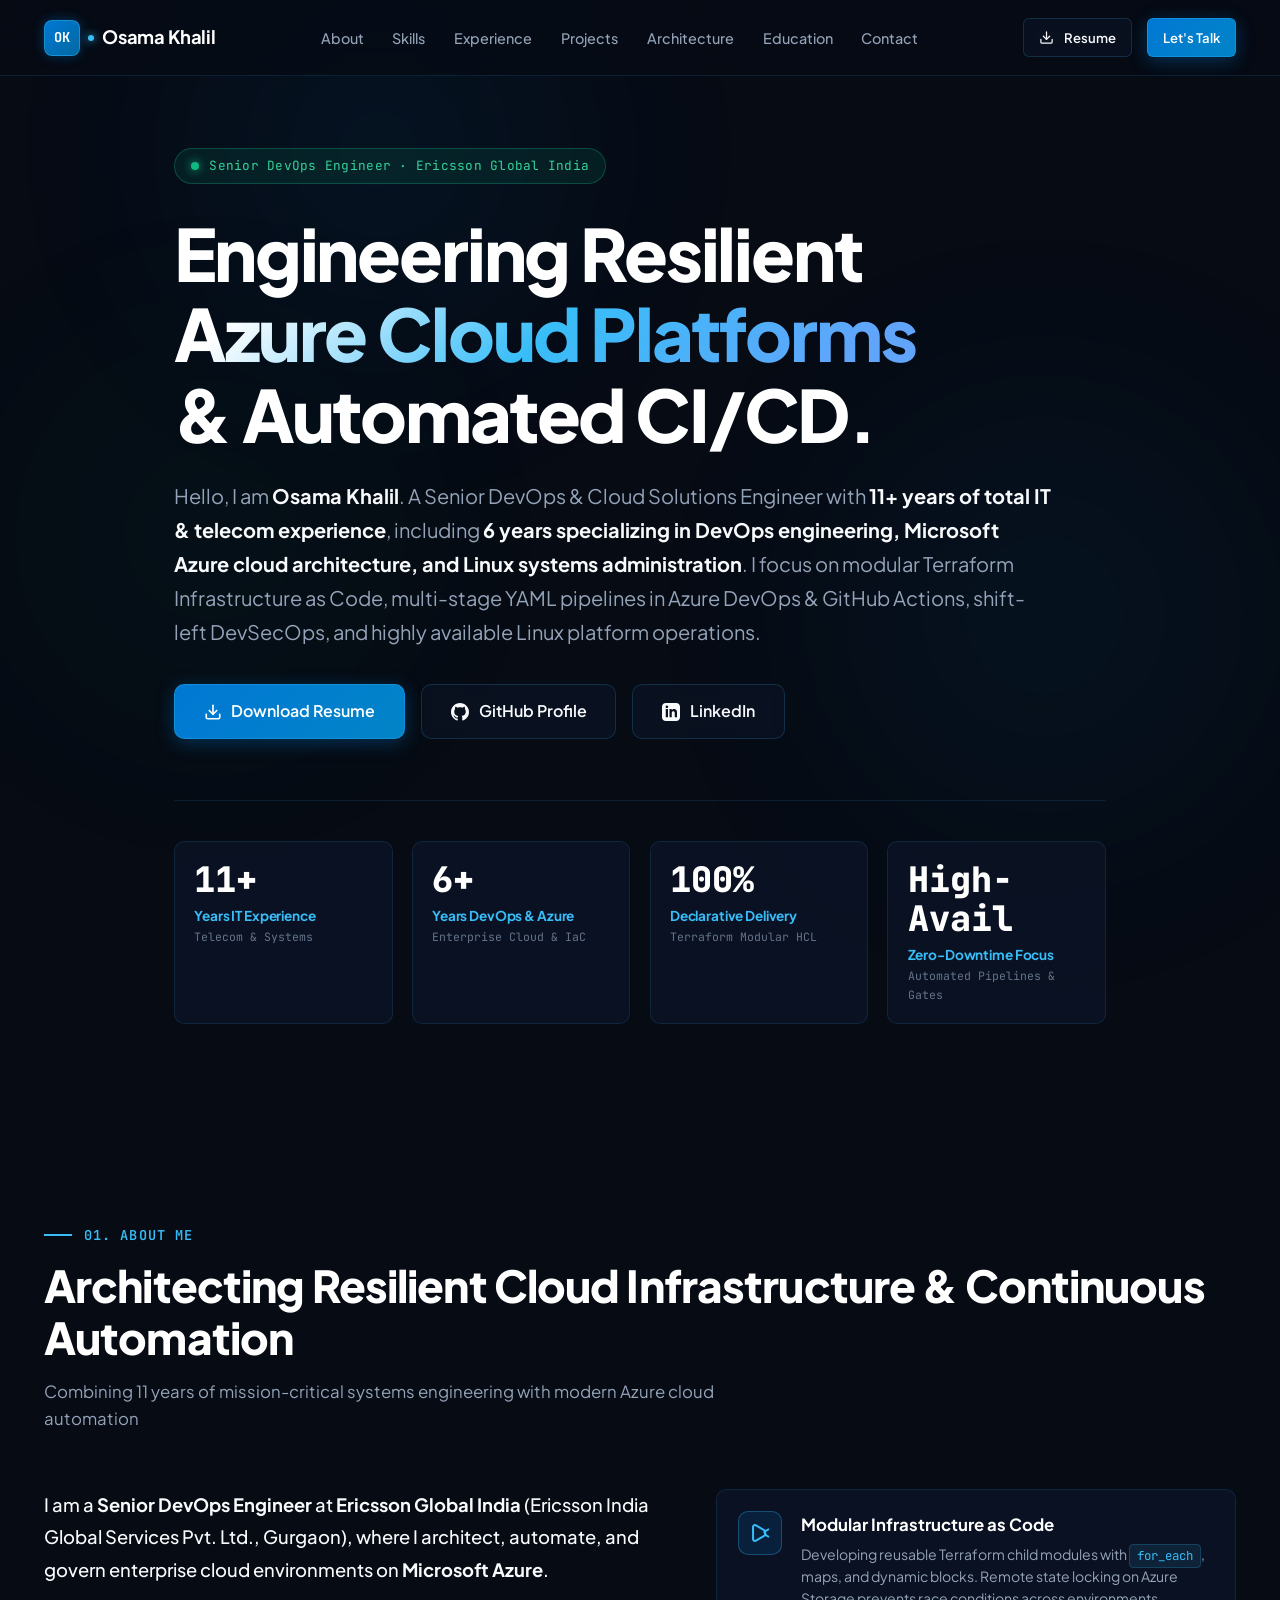
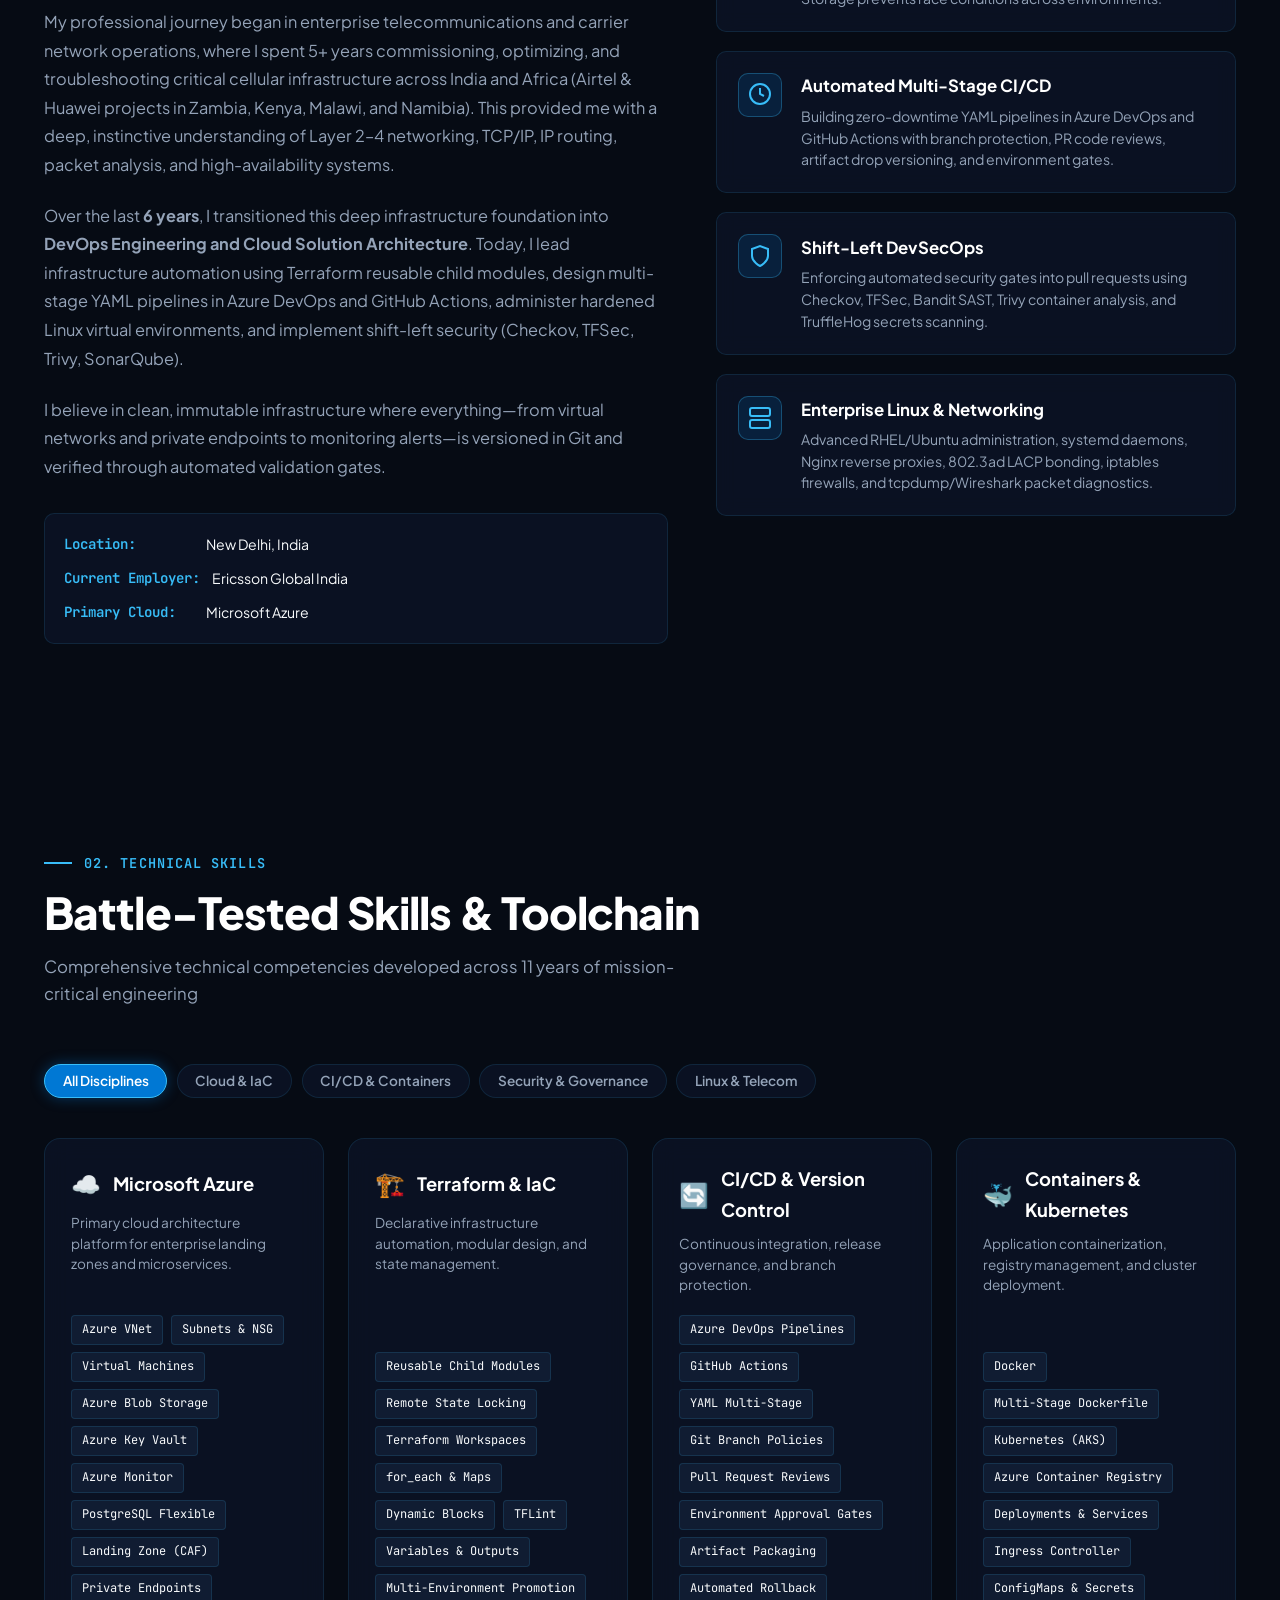
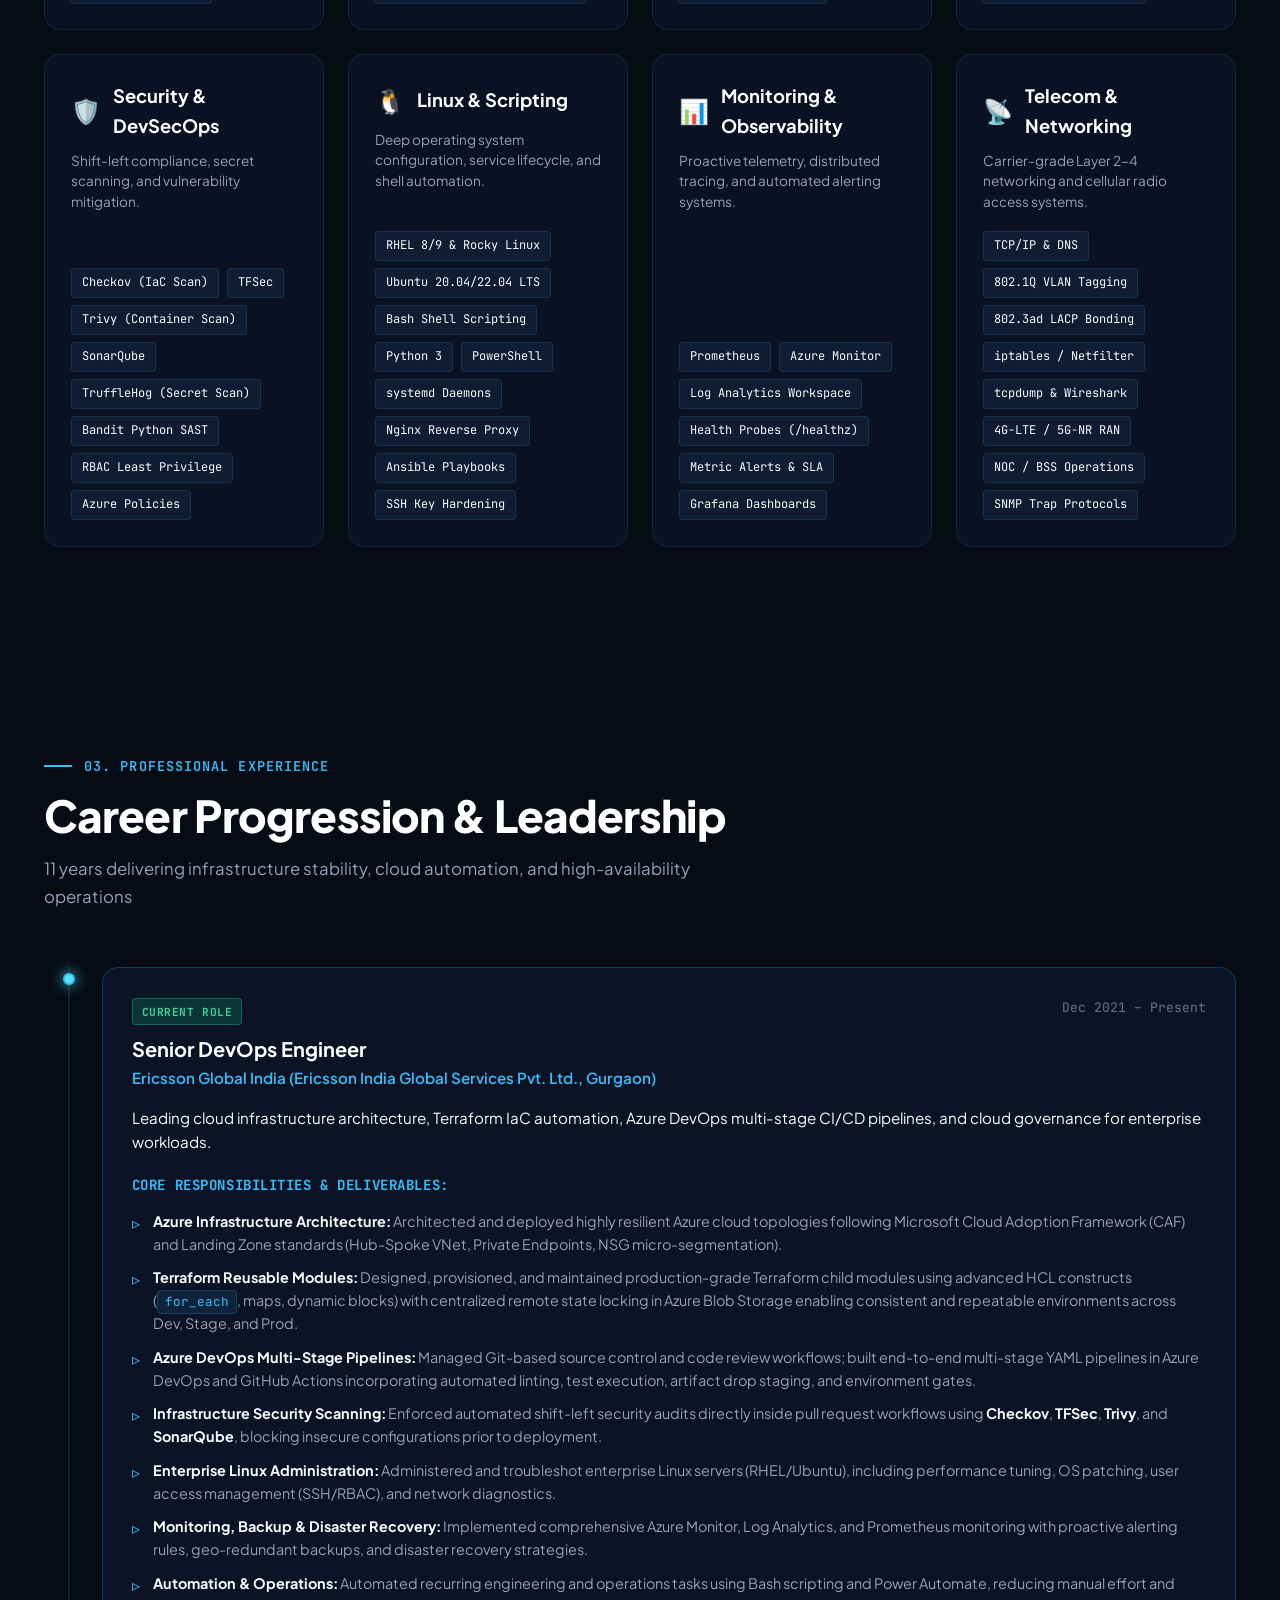
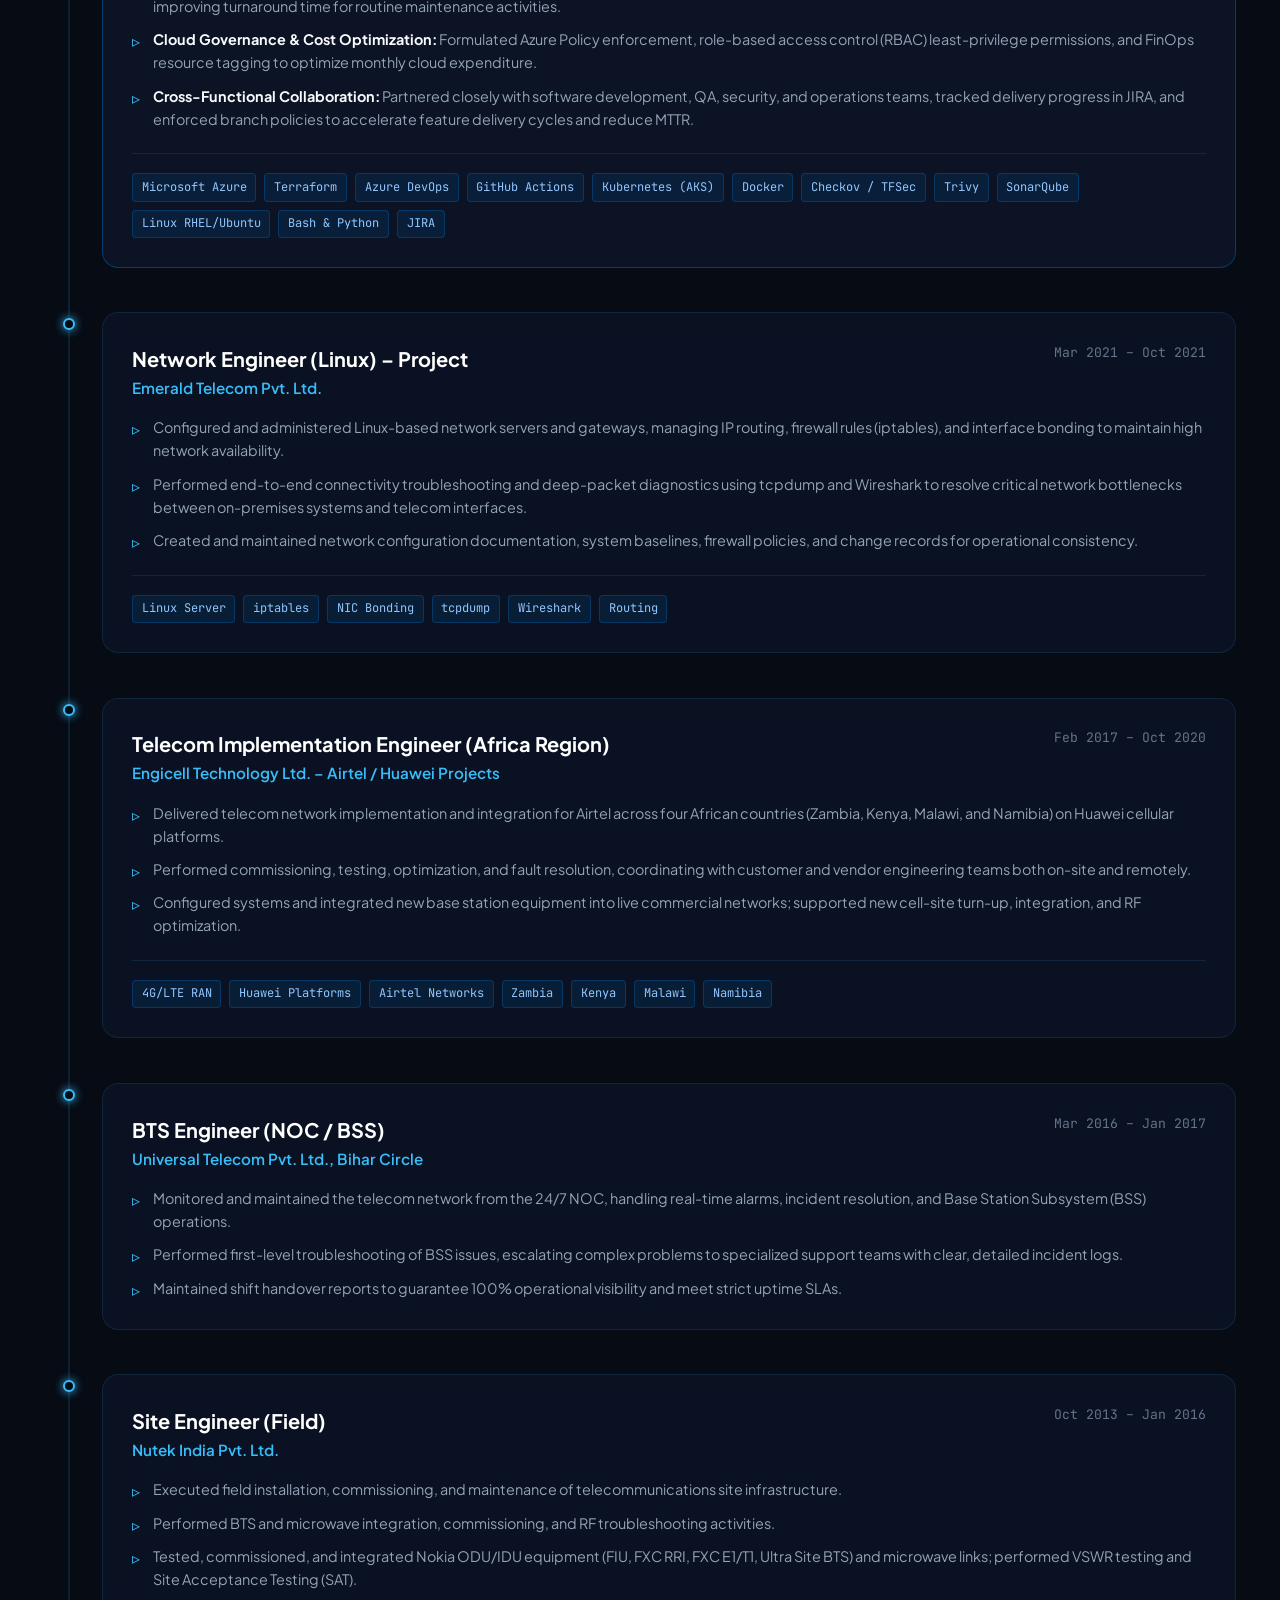
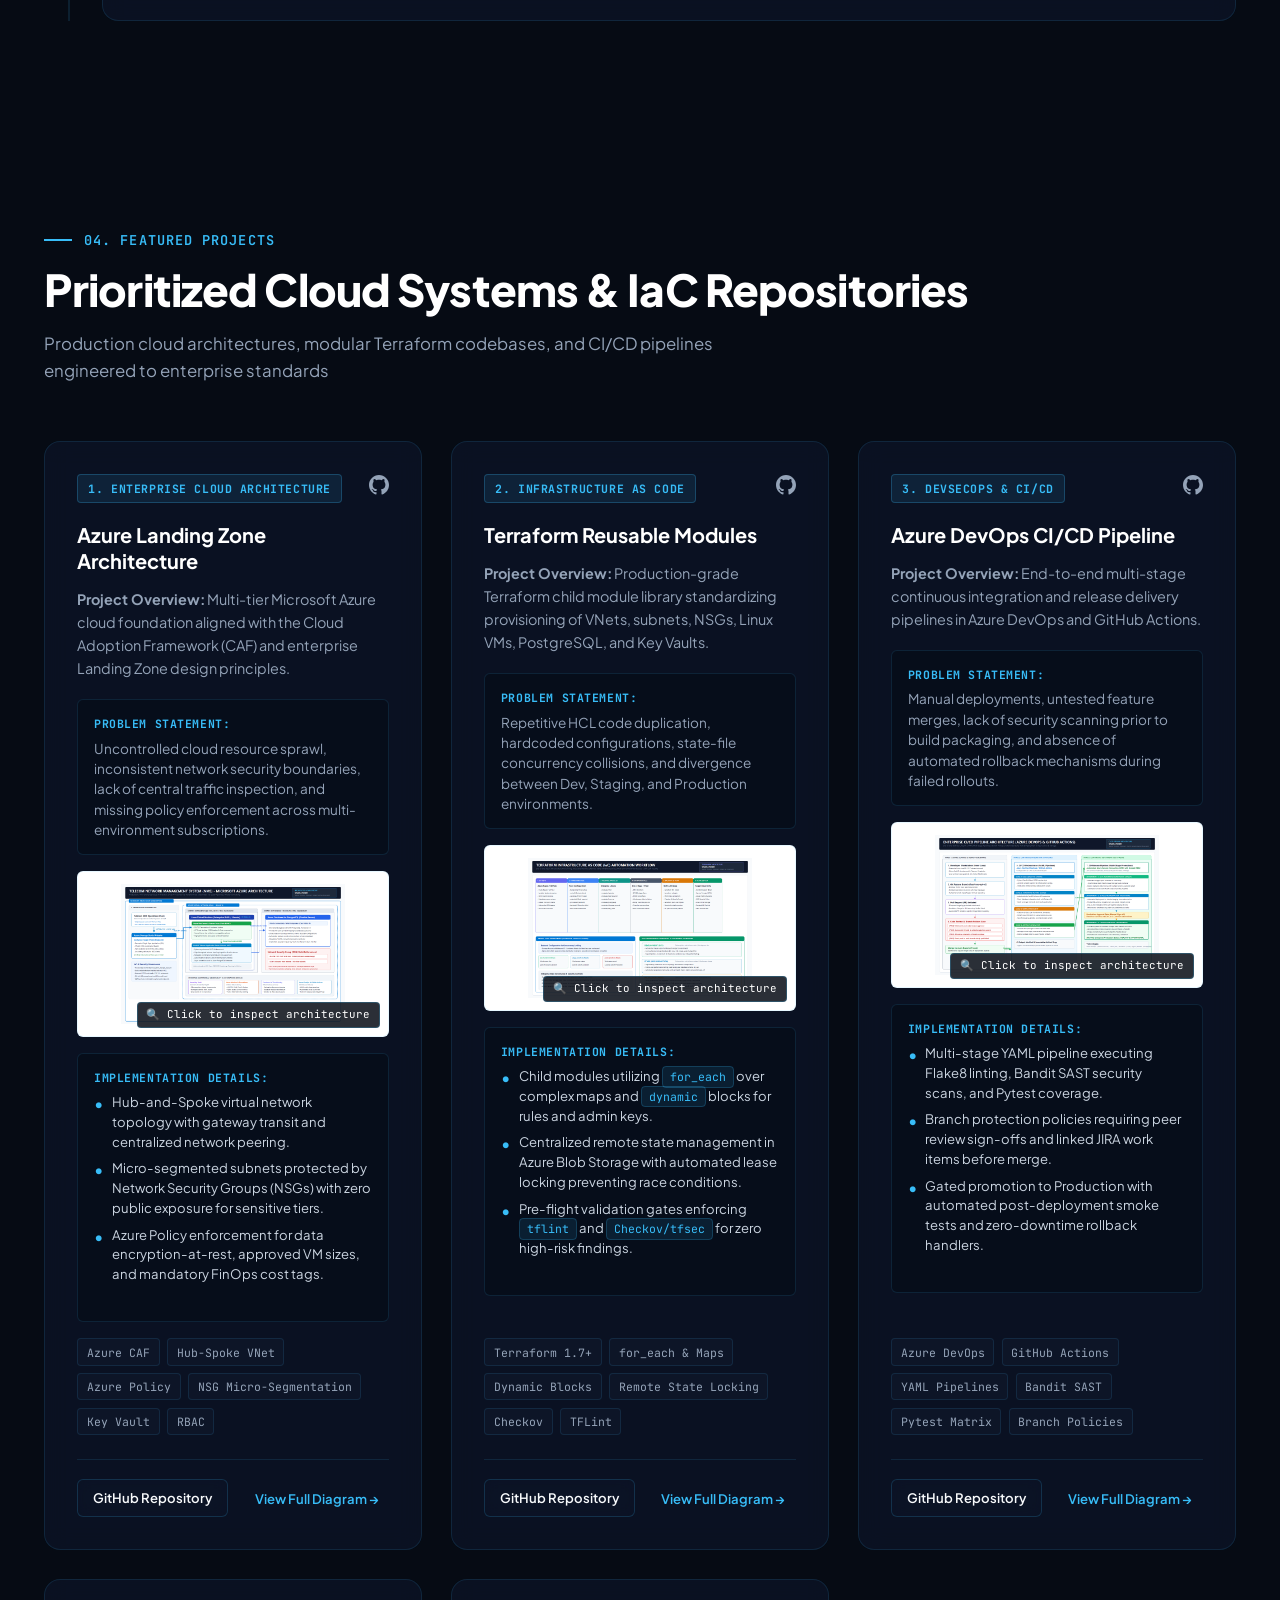
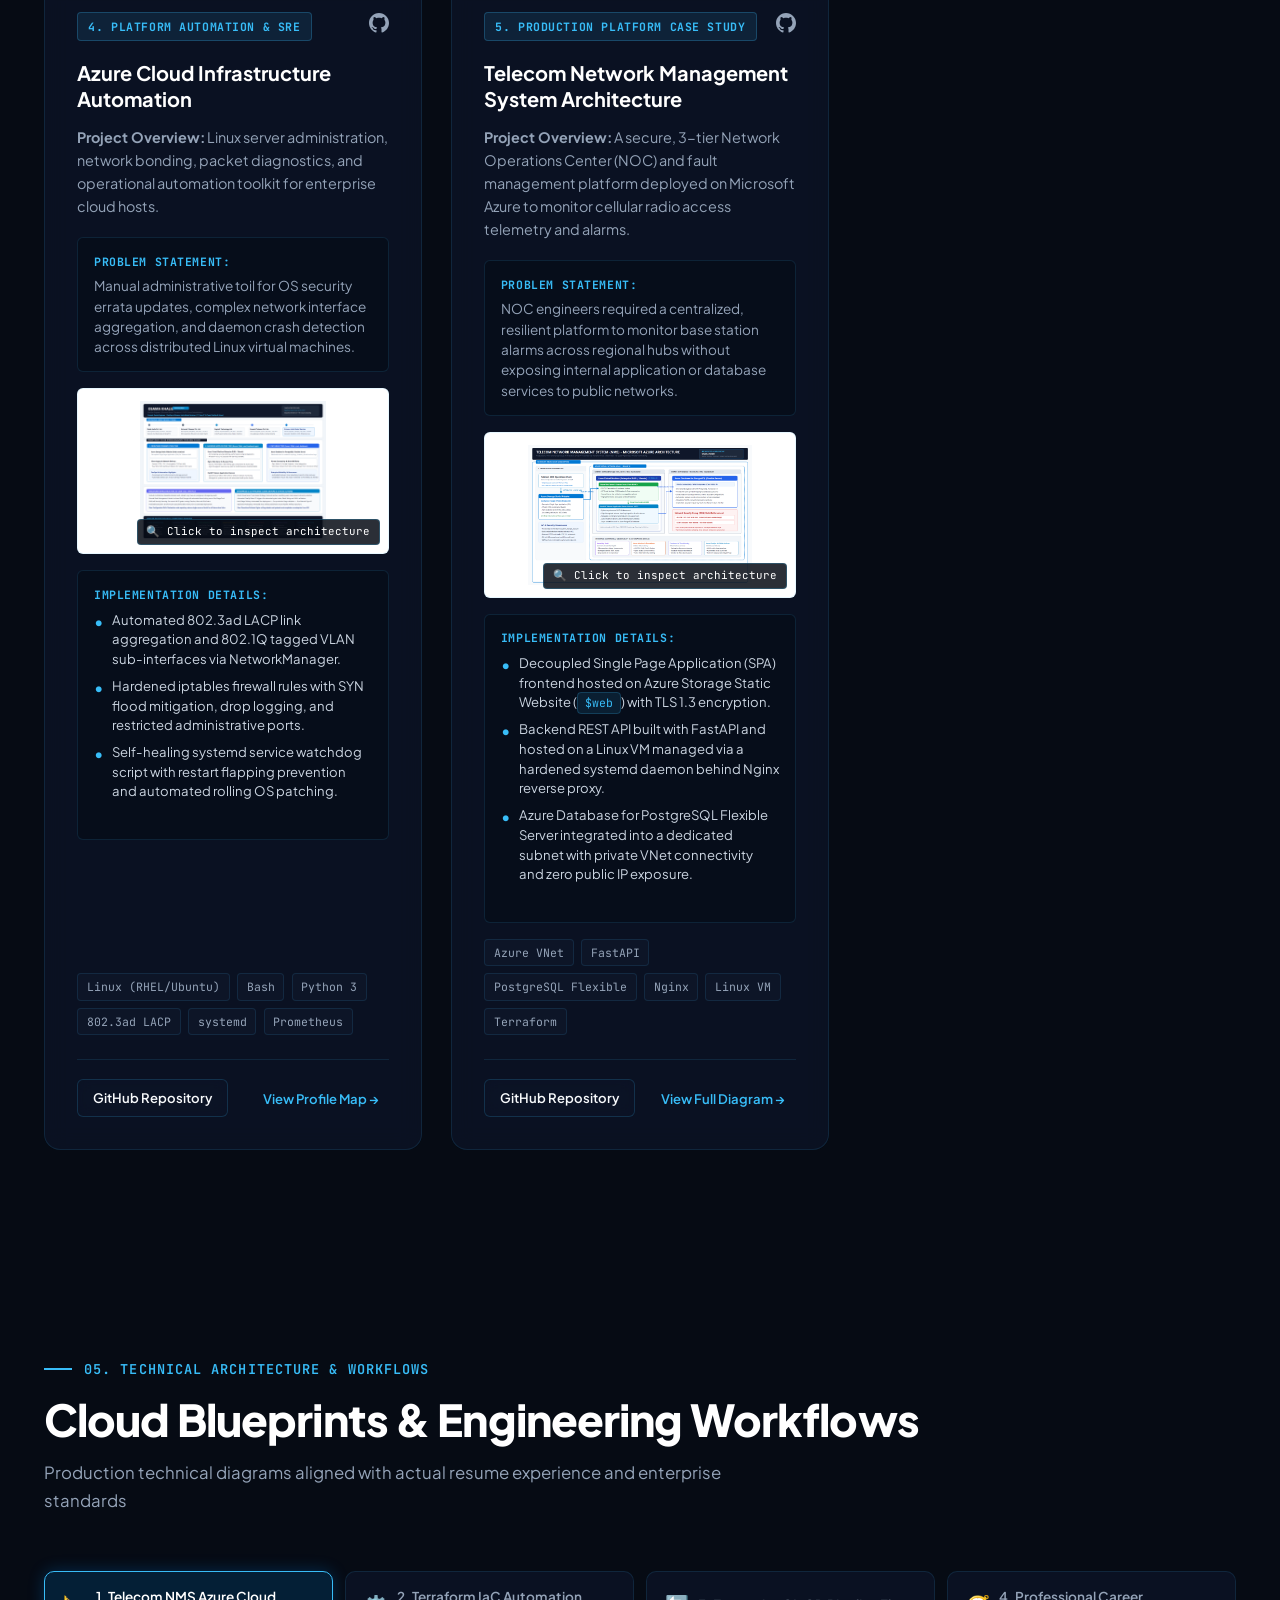
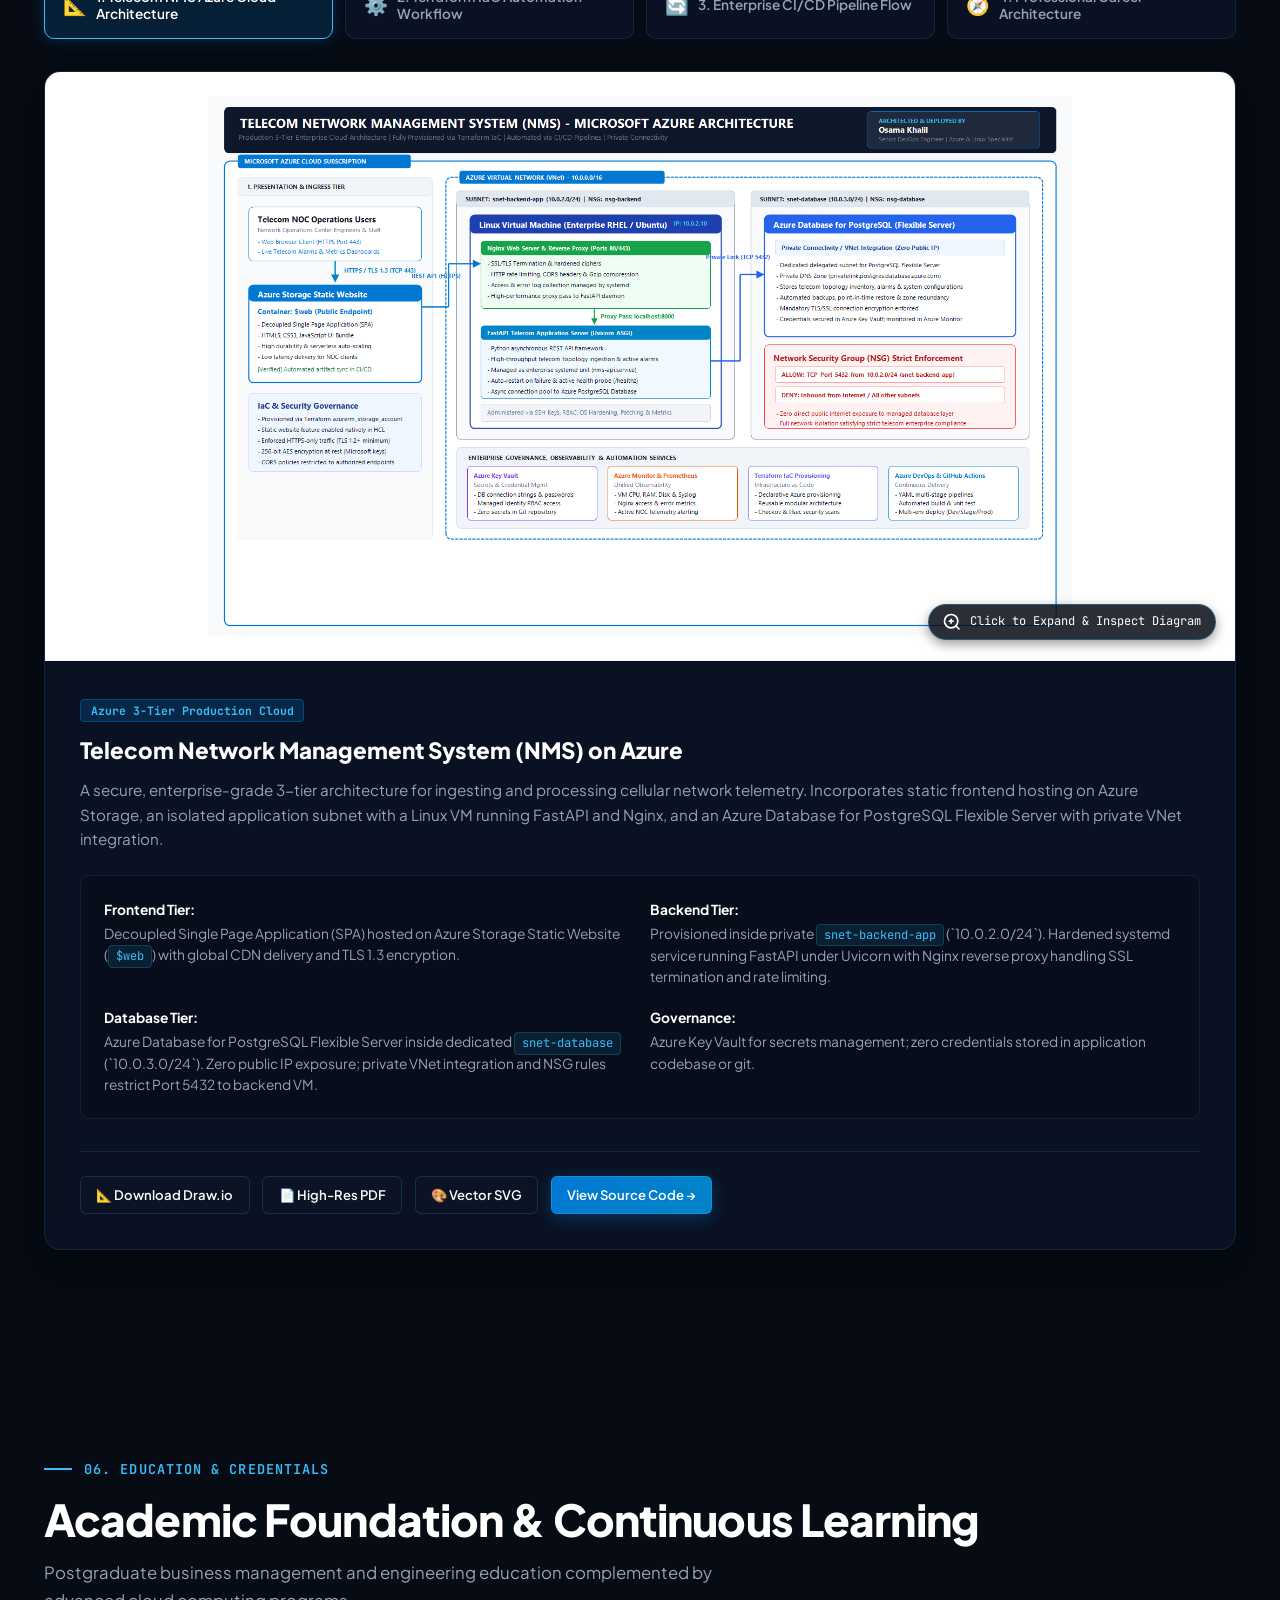
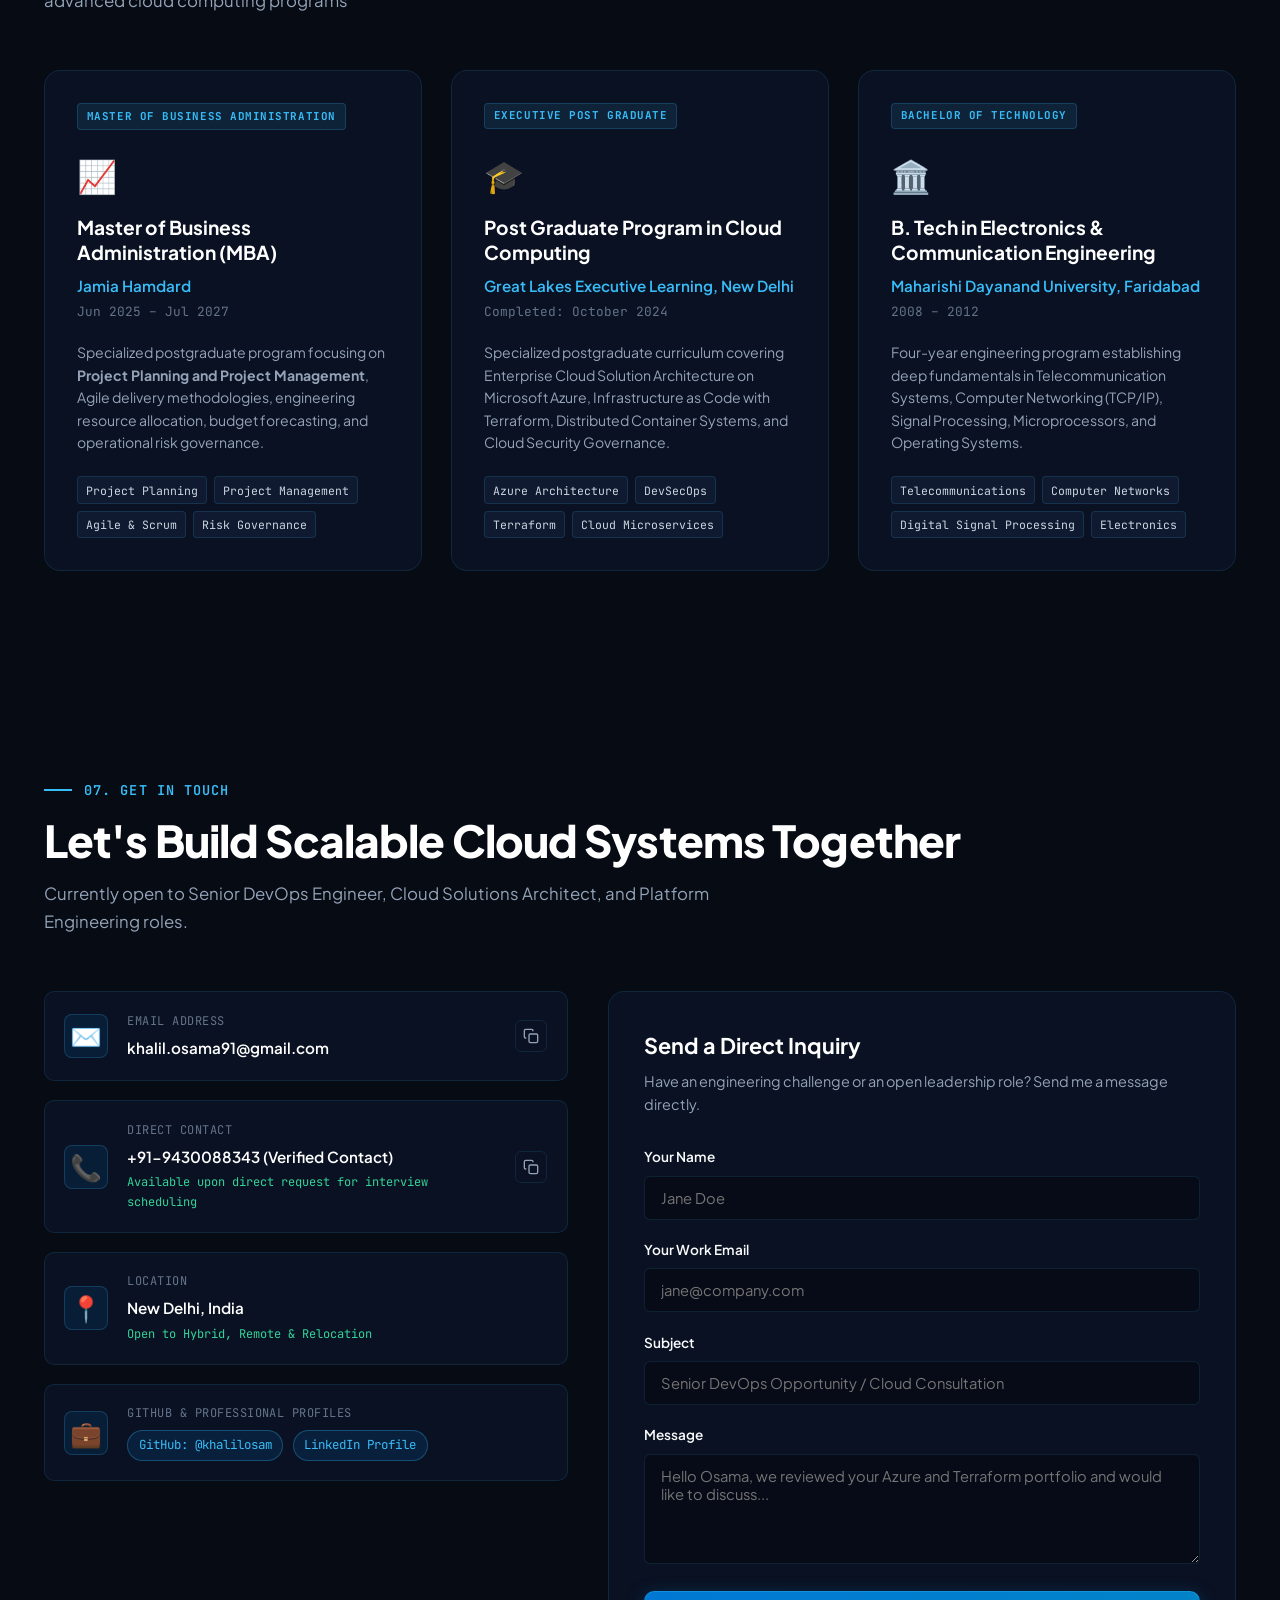
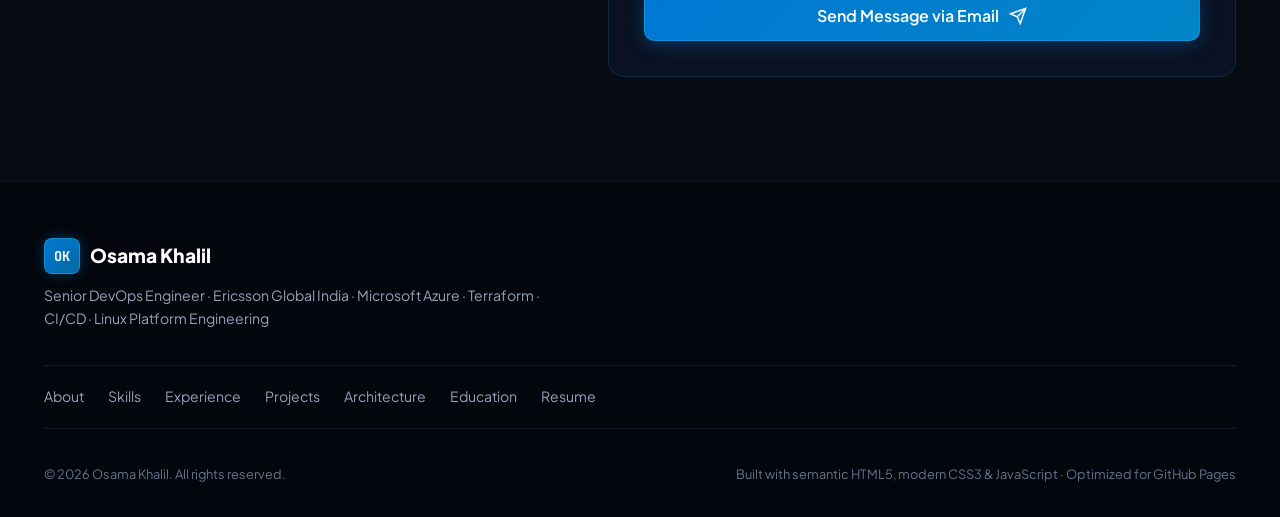
==== commit 369d0d5f: "feat: improve portfolio design, prioritize 5 enterprise projects, add Jamia Hamdard MBA, and align c" ====
--- a/index.html
+++ b/index.html
@@ -7,8 +7,8 @@
   
   <!-- SEO Metadata -->
   <title>Osama Khalil — Senior DevOps Engineer & Azure Cloud Architect</title>
-  <meta name="description" content="Portfolio of Osama Khalil, Senior DevOps Engineer with 11+ years in IT and Telecom, specializing in Microsoft Azure, Terraform Infrastructure as Code, Azure DevOps CI/CD, and Linux platform engineering.">
-  <meta name="keywords" content="Osama Khalil, DevOps Engineer, Azure Cloud Architect, Terraform, Azure DevOps, CI/CD, Kubernetes, Linux, DevSecOps, Edexcel Global India">
+  <meta name="description" content="Portfolio of Osama Khalil, Senior DevOps Engineer at Ericsson Global India with 11+ years in IT and Telecom, specializing in Microsoft Azure, Terraform Infrastructure as Code, Azure DevOps CI/CD, and Linux platform engineering.">
+  <meta name="keywords" content="Osama Khalil, DevOps Engineer, Azure Cloud Architect, Terraform, Azure DevOps, CI/CD, Kubernetes, Linux, DevSecOps, Ericsson Global India, Ericsson India Global Services">
   <meta name="author" content="Osama Khalil">
   <link rel="canonical" href="https://khalilosam.github.io/">
 
@@ -86,7 +86,7 @@
           <div class="status-badge-wrapper reveal">
             <div class="status-badge">
               <span class="pulse-indicator"></span>
-              <span>Senior DevOps Engineer · Edexcel Global India</span>
+              <span>Senior DevOps Engineer · Ericsson Global India</span>
             </div>
           </div>
 
@@ -98,7 +98,7 @@
           </h1>
 
           <div class="hero-lead-text reveal">
-            Hello, I am <strong>Osama Khalil</strong>. A Senior DevOps & Cloud Solutions Engineer with <strong>11+ years of total IT & telecom experience</strong>, including <strong>6 years in DevOps, Microsoft Azure, and Linux administration</strong>. I specialize in Terraform Infrastructure as Code, multi-stage YAML pipelines, containerization, and shift-left cloud security.
+            Hello, I am <strong>Osama Khalil</strong>. A Senior DevOps & Cloud Solutions Engineer with <strong>11+ years of total IT & telecom experience</strong>, including <strong>6 years specializing in DevOps engineering, Microsoft Azure cloud architecture, and Linux systems administration</strong>. I focus on modular Terraform Infrastructure as Code, multi-stage YAML pipelines in Azure DevOps & GitHub Actions, shift-left DevSecOps, and highly available Linux platform operations.
           </div>
 
           <!-- Action Buttons -->
@@ -131,13 +131,13 @@
             </div>
             <div class="stat-card">
               <div class="stat-num">100%</div>
-              <div class="stat-lbl">Declarative IaC</div>
-              <div class="stat-sub">Terraform Modular Delivery</div>
+              <div class="stat-lbl">Declarative Delivery</div>
+              <div class="stat-sub">Terraform Modular HCL</div>
             </div>
             <div class="stat-card">
-              <div class="stat-num">99.98%</div>
-              <div class="stat-lbl">Uptime Standard</div>
-              <div class="stat-sub">Zero-Downtime Rollouts</div>
+              <div class="stat-num">High-Avail</div>
+              <div class="stat-lbl">Zero-Downtime Focus</div>
+              <div class="stat-sub">Automated Pipelines & Gates</div>
             </div>
           </div>
         </div>
@@ -159,7 +159,7 @@
           <!-- Left: Narrative Bio -->
           <div class="about-narrative reveal">
             <p class="paragraph-lead">
-              I am a <strong>Senior DevOps Engineer</strong> at <strong>Edexcel Global India</strong>, previously with Ericsson India Global Services, where I architect, automate, and govern enterprise cloud environments on <strong>Microsoft Azure</strong>.
+              I am a <strong>Senior DevOps Engineer</strong> at <strong>Ericsson Global India</strong> (Ericsson India Global Services Pvt. Ltd., Gurgaon), where I architect, automate, and govern enterprise cloud environments on <strong>Microsoft Azure</strong>.
             </p>
             <p>
               My professional journey began in enterprise telecommunications and carrier network operations, where I spent 5+ years commissioning, optimizing, and troubleshooting critical cellular infrastructure across India and Africa (Airtel & Huawei projects in Zambia, Kenya, Malawi, and Namibia). This provided me with a deep, instinctive understanding of Layer 2–4 networking, TCP/IP, IP routing, packet analysis, and high-availability systems.
@@ -177,8 +177,8 @@
                 <span class="info-val">New Delhi, India</span>
               </div>
               <div class="info-pill">
-                <span class="info-lbl">Education:</span>
-                <span class="info-val">PGP Cloud Computing (Great Lakes) & B.Tech ECE</span>
+                <span class="info-lbl">Current Employer:</span>
+                <span class="info-val">Ericsson Global India</span>
               </div>
               <div class="info-pill">
                 <span class="info-lbl">Primary Cloud:</span>
@@ -205,7 +205,7 @@
               </div>
               <div class="pillar-content">
                 <h3>Automated Multi-Stage CI/CD</h3>
-                <p>Building zero-downtime YAML pipelines in Azure DevOps and GitHub Actions with branch protection, PR code reviews, artifact drop versioning, and canary rollouts.</p>
+                <p>Building zero-downtime YAML pipelines in Azure DevOps and GitHub Actions with branch protection, PR code reviews, artifact drop versioning, and environment gates.</p>
               </div>
             </div>
 
@@ -421,7 +421,7 @@
         </div>
 
         <div class="timeline-container">
-          <!-- Role 1: Edexcel Global India (Current Employer) -->
+          <!-- Role 1: Ericsson Global India (Current Employer) -->
           <div class="timeline-item reveal active-timeline">
             <div class="timeline-marker"></div>
             <div class="timeline-content">
@@ -429,9 +429,9 @@
                 <div>
                   <span class="timeline-badge current-badge">CURRENT ROLE</span>
                   <h3 class="timeline-role">Senior DevOps Engineer</h3>
-                  <div class="timeline-company">Edexcel Global India</div>
-                </div>
-                <div class="timeline-dates">Recent – Present</div>
+                  <div class="timeline-company">Ericsson Global India (Ericsson India Global Services Pvt. Ltd., Gurgaon)</div>
+                </div>
+                <div class="timeline-dates">Dec 2021 – Present</div>
               </div>
 
               <p class="role-summary">
@@ -442,12 +442,14 @@
                 <h4>Core Responsibilities & Deliverables:</h4>
                 <ul class="role-duties">
                   <li><strong>Azure Infrastructure Architecture:</strong> Architected and deployed highly resilient Azure cloud topologies following Microsoft Cloud Adoption Framework (CAF) and Landing Zone standards (Hub-Spoke VNet, Private Endpoints, NSG micro-segmentation).</li>
-                  <li><strong>Terraform Reusable Modules:</strong> Designed and maintained production-grade Terraform child modules using advanced HCL constructs (<code>for_each</code>, maps, dynamic blocks) with centralized remote state locking in Azure Blob Storage.</li>
-                  <li><strong>Azure DevOps Multi-Stage Pipelines:</strong> Built end-to-end multi-stage YAML pipelines incorporating automated linting, test execution, artifact drop staging, and environment gates across Dev, Stage, and Production.</li>
+                  <li><strong>Terraform Reusable Modules:</strong> Designed, provisioned, and maintained production-grade Terraform child modules using advanced HCL constructs (<code>for_each</code>, maps, dynamic blocks) with centralized remote state locking in Azure Blob Storage enabling consistent and repeatable environments across Dev, Stage, and Prod.</li>
+                  <li><strong>Azure DevOps Multi-Stage Pipelines:</strong> Managed Git-based source control and code review workflows; built end-to-end multi-stage YAML pipelines in Azure DevOps and GitHub Actions incorporating automated linting, test execution, artifact drop staging, and environment gates.</li>
                   <li><strong>Infrastructure Security Scanning:</strong> Enforced automated shift-left security audits directly inside pull request workflows using <strong>Checkov</strong>, <strong>TFSec</strong>, <strong>Trivy</strong>, and <strong>SonarQube</strong>, blocking insecure configurations prior to deployment.</li>
+                  <li><strong>Enterprise Linux Administration:</strong> Administered and troubleshot enterprise Linux servers (RHEL/Ubuntu), including performance tuning, OS patching, user access management (SSH/RBAC), and network diagnostics.</li>
                   <li><strong>Monitoring, Backup & Disaster Recovery:</strong> Implemented comprehensive Azure Monitor, Log Analytics, and Prometheus monitoring with proactive alerting rules, geo-redundant backups, and disaster recovery strategies.</li>
+                  <li><strong>Automation & Operations:</strong> Automated recurring engineering and operations tasks using Bash scripting and Power Automate, reducing manual effort and improving turnaround time for routine maintenance activities.</li>
                   <li><strong>Cloud Governance & Cost Optimization:</strong> Formulated Azure Policy enforcement, role-based access control (RBAC) least-privilege permissions, and FinOps resource tagging to optimize monthly cloud expenditure.</li>
-                  <li><strong>Cross-Functional Collaboration:</strong> Partnered closely with software development, QA, security, and operations teams to accelerate feature delivery cycles, enforce Git branch policies, and reduce Mean Time to Resolution (MTTR).</li>
+                  <li><strong>Cross-Functional Collaboration:</strong> Partnered closely with software development, QA, security, and operations teams, tracked delivery progress in JIRA, and enforced branch policies to accelerate feature delivery cycles and reduce MTTR.</li>
                 </ul>
               </div>
 
@@ -455,49 +457,20 @@
                 <span class="tech-pill">Microsoft Azure</span>
                 <span class="tech-pill">Terraform</span>
                 <span class="tech-pill">Azure DevOps</span>
+                <span class="tech-pill">GitHub Actions</span>
                 <span class="tech-pill">Kubernetes (AKS)</span>
                 <span class="tech-pill">Docker</span>
-                <span class="tech-pill">Checkov</span>
+                <span class="tech-pill">Checkov / TFSec</span>
                 <span class="tech-pill">Trivy</span>
                 <span class="tech-pill">SonarQube</span>
-                <span class="tech-pill">Linux RHEL</span>
-              </div>
-            </div>
-          </div>
-
-          <!-- Role 2: Ericsson India Global Services -->
-          <div class="timeline-item reveal">
-            <div class="timeline-marker"></div>
-            <div class="timeline-content">
-              <div class="timeline-header">
-                <div>
-                  <h3 class="timeline-role">Senior Engineer – DevOps</h3>
-                  <div class="timeline-company">Ericsson India Global Services Pvt. Ltd., Gurgaon</div>
-                </div>
-                <div class="timeline-dates">Dec 2021 – Present</div>
-              </div>
-
-              <ul class="role-duties">
-                <li>Designed, provisioned, and maintained Azure cloud infrastructure using Terraform with reusable modules and remote state management across Dev, Stage, and Prod environments.</li>
-                <li>Managed Git-based source control and code review workflows; automated build, validation, and deployment processes through CI/CD pipelines using Azure DevOps and GitHub Actions.</li>
-                <li>Administered and troubleshot enterprise Linux servers (RHEL/Ubuntu), including performance tuning, OS patching, user access management (SSH/RBAC), and network diagnostics.</li>
-                <li>Automated recurring engineering and operations tasks using Bash scripting and Power Automate, reducing manual effort and improving turnaround time for maintenance activities.</li>
-                <li>Collaborated with cross-functional teams, tracked delivery progress in JIRA, and applied security and compliance checks (Checkov/tfsec) to infrastructure-as-code.</li>
-              </ul>
-
-              <div class="timeline-tech-stack">
-                <span class="tech-pill">Azure</span>
-                <span class="tech-pill">Terraform</span>
-                <span class="tech-pill">Azure DevOps</span>
-                <span class="tech-pill">Linux (RHEL/Ubuntu)</span>
-                <span class="tech-pill">Bash</span>
-                <span class="tech-pill">Checkov</span>
+                <span class="tech-pill">Linux RHEL/Ubuntu</span>
+                <span class="tech-pill">Bash & Python</span>
                 <span class="tech-pill">JIRA</span>
               </div>
             </div>
           </div>
 
-          <!-- Role 3: Emerald Telecom -->
+          <!-- Role 2: Emerald Telecom -->
           <div class="timeline-item reveal">
             <div class="timeline-marker"></div>
             <div class="timeline-content">
@@ -526,7 +499,7 @@
             </div>
           </div>
 
-          <!-- Role 4: Engicell Technology Ltd. (Africa Region) -->
+          <!-- Role 3: Engicell Technology Ltd. (Africa Region) -->
           <div class="timeline-item reveal">
             <div class="timeline-marker"></div>
             <div class="timeline-content">
@@ -556,7 +529,7 @@
             </div>
           </div>
 
-          <!-- Role 5: Universal Telecom -->
+          <!-- Role 4: Universal Telecom -->
           <div class="timeline-item reveal">
             <div class="timeline-marker"></div>
             <div class="timeline-content">
@@ -576,7 +549,7 @@
             </div>
           </div>
 
-          <!-- Role 6: Nutek India -->
+          <!-- Role 5: Nutek India -->
           <div class="timeline-item reveal">
             <div class="timeline-marker"></div>
             <div class="timeline-content">
@@ -600,167 +573,224 @@
     </section>
 
     <!-- ========================================================================= -->
-    <!-- SECTION 5: FEATURED PROJECTS -->
+    <!-- SECTION 5: FEATURED PROJECTS (5 PRIORITIZED ENGINEERING BLUEPRINTS) -->
     <!-- ========================================================================= -->
     <section class="section projects-section" id="projects">
       <div class="container">
         <div class="section-header reveal">
           <div class="section-eyebrow"><span class="eyebrow-line"></span>04. FEATURED PROJECTS</div>
-          <h2 class="section-heading">Production Cloud Systems & IaC Repositories</h2>
-          <p class="section-sub">Real-world production architectures, automated codebases, and toolkits built to enterprise standards</p>
+          <h2 class="section-heading">Prioritized Cloud Systems & IaC Repositories</h2>
+          <p class="section-sub">Production cloud architectures, modular Terraform codebases, and CI/CD pipelines engineered to enterprise standards</p>
         </div>
 
         <div class="projects-grid">
-          <!-- Project 1: Telecom NMS -->
+          <!-- Project 1: Azure Landing Zone Architecture -->
           <div class="project-card reveal">
             <div class="project-card-header">
-              <div class="project-badge">3-TIER PRODUCTION ARCHITECTURE</div>
-              <a href="https://github.com/khalilosam/telecom-nms-azure-platform" target="_blank" rel="noopener noreferrer" class="project-link-icon" aria-label="GitHub Repository">
-                <svg width="20" height="20" viewBox="0 0 24 24" fill="currentColor"><path d="M12 0c-6.626 0-12 5.373-12 12 0 5.302 3.438 9.8 8.207 11.387.599.111.793-.261.793-.577v-2.234c-3.338.726-4.033-1.416-4.033-1.416-.546-1.387-1.333-1.756-1.333-1.756-1.089-.745.083-.729.083-.729 1.205.084 1.839 1.237 1.839 1.237 1.07 1.834 2.807 1.304 3.492.997.107-.775.418-1.305.762-1.604-2.665-.305-5.467-1.334-5.467-5.931 0-1.311.469-2.381 1.236-3.221-.124-.303-.535-1.524.117-3.176 0 0 1.008-.322 3.301 1.23.957-.266 1.983-.399 3.003-.404 1.02.005 2.047.138 3.006.404 2.291-1.552 3.297-1.23 3.297-1.23.653 1.653.242 2.874.118 3.176.77.84 1.235 1.911 1.235 3.221 0 4.609-2.807 5.624-5.479 5.921.43.372.823 1.102.823 2.222v3.293c0 .319.192.694.801.576 4.765-1.589 8.199-6.086 8.199-11.386 0-6.627-5.373-12-12-12z"/></svg>
-              </a>
-            </div>
-            <h3 class="project-title">Telecom Network Management System (NMS) on Azure</h3>
-            <p class="project-desc">
-              Resilient 3-tier cloud architecture designed to ingest real-time 4G/5G cell site telemetry and alarms across regional hubs. Built with an Azure Storage Static Website frontend, a FastAPI application behind Nginx reverse proxy on an isolated Linux VM, and an Azure Database for PostgreSQL Flexible Server with private VNet integration.
-            </p>
-            <ul class="project-highlights">
-              <li>Decoupled frontend hosted on serverless Azure Storage (<code>$web</code>) with TLS 1.3.</li>
-              <li>Linux VM application backend managed via hardened systemd unit (<code>nms-api.service</code>).</li>
-              <li>Strict private database connectivity with zero public endpoint exposure.</li>
-            </ul>
-            <div class="project-tech-tags">
-              <span>Azure VNet</span>
-              <span>FastAPI</span>
-              <span>PostgreSQL</span>
-              <span>Nginx</span>
-              <span>Linux VM</span>
-              <span>Terraform</span>
-            </div>
-            <div class="project-action-footer">
-              <a href="https://github.com/khalilosam/telecom-nms-azure-platform" target="_blank" rel="noopener noreferrer" class="btn btn-sm btn-outline">View Repository</a>
-              <a href="#architecture" class="btn btn-sm btn-text" onclick="switchArchTab('arch-nms')">View Diagram →</a>
-            </div>
-          </div>
-
-          <!-- Project 2: Terraform Enterprise Modules -->
-          <div class="project-card reveal">
-            <div class="project-card-header">
-              <div class="project-badge">INFRASTRUCTURE AS CODE</div>
+              <div class="project-badge">1. ENTERPRISE CLOUD ARCHITECTURE</div>
               <a href="https://github.com/khalilosam/terraform-azure-enterprise-modules" target="_blank" rel="noopener noreferrer" class="project-link-icon" aria-label="GitHub Repository">
                 <svg width="20" height="20" viewBox="0 0 24 24" fill="currentColor"><path d="M12 0c-6.626 0-12 5.373-12 12 0 5.302 3.438 9.8 8.207 11.387.599.111.793-.261.793-.577v-2.234c-3.338.726-4.033-1.416-4.033-1.416-.546-1.387-1.333-1.756-1.333-1.756-1.089-.745.083-.729.083-.729 1.205.084 1.839 1.237 1.839 1.237 1.07 1.834 2.807 1.304 3.492.997.107-.775.418-1.305.762-1.604-2.665-.305-5.467-1.334-5.467-5.931 0-1.311.469-2.381 1.236-3.221-.124-.303-.535-1.524.117-3.176 0 0 1.008-.322 3.301 1.23.957-.266 1.983-.399 3.003-.404 1.02.005 2.047.138 3.006.404 2.291-1.552 3.297-1.23 3.297-1.23.653 1.653.242 2.874.118 3.176.77.84 1.235 1.911 1.235 3.221 0 4.609-2.807 5.624-5.479 5.921.43.372.823 1.102.823 2.222v3.293c0 .319.192.694.801.576 4.765-1.589 8.199-6.086 8.199-11.386 0-6.627-5.373-12-12-12z"/></svg>
               </a>
             </div>
-            <h3 class="project-title">Terraform Azure Enterprise Reusable Modules</h3>
+            <h3 class="project-title">Azure Landing Zone Architecture</h3>
             <p class="project-desc">
-              A comprehensive library of production-grade Terraform child modules engineered with <code>for_each</code>, map structures, and dynamic blocks. Standardizes provisioning of VNets, subnets, NSGs, Linux VMs, Key Vaults, and PostgreSQL Flexible Servers across Dev, Stage, and Prod environments.
+              <strong>Project Overview:</strong> Multi-tier Microsoft Azure cloud foundation aligned with the Cloud Adoption Framework (CAF) and enterprise Landing Zone design principles.
             </p>
-            <ul class="project-highlights">
-              <li>Centralized remote state locking in Azure Blob Storage preventing race conditions.</li>
-              <li>Dynamic blocks for security rules, SSH admin keys, and storage network ACLs.</li>
-              <li>Verified against Checkov and TFLint for zero high-risk compliance findings.</li>
-            </ul>
+            <div class="project-detail-box">
+              <span class="detail-label">Problem Statement:</span>
+              <p>Uncontrolled cloud resource sprawl, inconsistent network security boundaries, lack of central traffic inspection, and missing policy enforcement across multi-environment subscriptions.</p>
+            </div>
+            <div class="project-arch-preview-wrap" onclick="openLightbox('assets/diagrams/02-azure-nms-architecture.png', 'Azure Landing Zone & Hub-Spoke VNet Topology')">
+              <img src="assets/diagrams/02-azure-nms-architecture.png" alt="Azure Landing Zone Architecture Diagram" class="project-arch-thumb">
+              <span class="preview-hint">🔍 Click to inspect architecture</span>
+            </div>
+            <div class="project-detail-box">
+              <span class="detail-label">Implementation Details:</span>
+              <ul class="project-highlights">
+                <li>Hub-and-Spoke virtual network topology with gateway transit and centralized network peering.</li>
+                <li>Micro-segmented subnets protected by Network Security Groups (NSGs) with zero public exposure for sensitive tiers.</li>
+                <li>Azure Policy enforcement for data encryption-at-rest, approved VM sizes, and mandatory FinOps cost tags.</li>
+              </ul>
+            </div>
+            <div class="project-tech-tags">
+              <span>Azure CAF</span>
+              <span>Hub-Spoke VNet</span>
+              <span>Azure Policy</span>
+              <span>NSG Micro-Segmentation</span>
+              <span>Key Vault</span>
+              <span>RBAC</span>
+            </div>
+            <div class="project-action-footer">
+              <a href="https://github.com/khalilosam/terraform-azure-enterprise-modules" target="_blank" rel="noopener noreferrer" class="btn btn-sm btn-outline">GitHub Repository</a>
+              <button class="btn btn-sm btn-text" onclick="switchArchTab('arch-nms')">View Full Diagram →</button>
+            </div>
+          </div>
+
+          <!-- Project 2: Terraform Reusable Modules -->
+          <div class="project-card reveal">
+            <div class="project-card-header">
+              <div class="project-badge">2. INFRASTRUCTURE AS CODE</div>
+              <a href="https://github.com/khalilosam/terraform-azure-enterprise-modules" target="_blank" rel="noopener noreferrer" class="project-link-icon" aria-label="GitHub Repository">
+                <svg width="20" height="20" viewBox="0 0 24 24" fill="currentColor"><path d="M12 0c-6.626 0-12 5.373-12 12 0 5.302 3.438 9.8 8.207 11.387.599.111.793-.261.793-.577v-2.234c-3.338.726-4.033-1.416-4.033-1.416-.546-1.387-1.333-1.756-1.333-1.756-1.089-.745.083-.729.083-.729 1.205.084 1.839 1.237 1.839 1.237 1.07 1.834 2.807 1.304 3.492.997.107-.775.418-1.305.762-1.604-2.665-.305-5.467-1.334-5.467-5.931 0-1.311.469-2.381 1.236-3.221-.124-.303-.535-1.524.117-3.176 0 0 1.008-.322 3.301 1.23.957-.266 1.983-.399 3.003-.404 1.02.005 2.047.138 3.006.404 2.291-1.552 3.297-1.23 3.297-1.23.653 1.653.242 2.874.118 3.176.77.84 1.235 1.911 1.235 3.221 0 4.609-2.807 5.624-5.479 5.921.43.372.823 1.102.823 2.222v3.293c0 .319.192.694.801.576 4.765-1.589 8.199-6.086 8.199-11.386 0-6.627-5.373-12-12-12z"/></svg>
+              </a>
+            </div>
+            <h3 class="project-title">Terraform Reusable Modules</h3>
+            <p class="project-desc">
+              <strong>Project Overview:</strong> Production-grade Terraform child module library standardizing provisioning of VNets, subnets, NSGs, Linux VMs, PostgreSQL, and Key Vaults.
+            </p>
+            <div class="project-detail-box">
+              <span class="detail-label">Problem Statement:</span>
+              <p>Repetitive HCL code duplication, hardcoded configurations, state-file concurrency collisions, and divergence between Dev, Staging, and Production environments.</p>
+            </div>
+            <div class="project-arch-preview-wrap" onclick="openLightbox('assets/diagrams/03-terraform-workflow.png', 'Terraform Modular Workflow & State Governance')">
+              <img src="assets/diagrams/03-terraform-workflow.png" alt="Terraform Infrastructure as Code Automation Workflow" class="project-arch-thumb">
+              <span class="preview-hint">🔍 Click to inspect architecture</span>
+            </div>
+            <div class="project-detail-box">
+              <span class="detail-label">Implementation Details:</span>
+              <ul class="project-highlights">
+                <li>Child modules utilizing <code>for_each</code> over complex maps and <code>dynamic</code> blocks for rules and admin keys.</li>
+                <li>Centralized remote state management in Azure Blob Storage with automated lease locking preventing race conditions.</li>
+                <li>Pre-flight validation gates enforcing <code>tflint</code> and <code>Checkov/tfsec</code> for zero high-risk findings.</li>
+              </ul>
+            </div>
             <div class="project-tech-tags">
               <span>Terraform 1.7+</span>
-              <span>for_each</span>
+              <span>for_each & Maps</span>
               <span>Dynamic Blocks</span>
-              <span>Remote State</span>
+              <span>Remote State Locking</span>
               <span>Checkov</span>
-              <span>Azure IaC</span>
+              <span>TFLint</span>
             </div>
             <div class="project-action-footer">
-              <a href="https://github.com/khalilosam/terraform-azure-enterprise-modules" target="_blank" rel="noopener noreferrer" class="btn btn-sm btn-outline">View Repository</a>
-              <a href="#architecture" class="btn btn-sm btn-text" onclick="switchArchTab('arch-tf')">View Diagram →</a>
-            </div>
-          </div>
-
-          <!-- Project 3: CI/CD Pipelines -->
+              <a href="https://github.com/khalilosam/terraform-azure-enterprise-modules" target="_blank" rel="noopener noreferrer" class="btn btn-sm btn-outline">GitHub Repository</a>
+              <button class="btn btn-sm btn-text" onclick="switchArchTab('arch-tf')">View Full Diagram →</button>
+            </div>
+          </div>
+
+          <!-- Project 3: Azure DevOps CI/CD Pipeline -->
           <div class="project-card reveal">
             <div class="project-card-header">
-              <div class="project-badge">DEVSECOPS & AUTOMATION</div>
+              <div class="project-badge">3. DEVSECOPS & CI/CD</div>
               <a href="https://github.com/khalilosam/azure-devops-cicd-pipelines" target="_blank" rel="noopener noreferrer" class="project-link-icon" aria-label="GitHub Repository">
                 <svg width="20" height="20" viewBox="0 0 24 24" fill="currentColor"><path d="M12 0c-6.626 0-12 5.373-12 12 0 5.302 3.438 9.8 8.207 11.387.599.111.793-.261.793-.577v-2.234c-3.338.726-4.033-1.416-4.033-1.416-.546-1.387-1.333-1.756-1.333-1.756-1.089-.745.083-.729.083-.729 1.205.084 1.839 1.237 1.839 1.237 1.07 1.834 2.807 1.304 3.492.997.107-.775.418-1.305.762-1.604-2.665-.305-5.467-1.334-5.467-5.931 0-1.311.469-2.381 1.236-3.221-.124-.303-.535-1.524.117-3.176 0 0 1.008-.322 3.301 1.23.957-.266 1.983-.399 3.003-.404 1.02.005 2.047.138 3.006.404 2.291-1.552 3.297-1.23 3.297-1.23.653 1.653.242 2.874.118 3.176.77.84 1.235 1.911 1.235 3.221 0 4.609-2.807 5.624-5.479 5.921.43.372.823 1.102.823 2.222v3.293c0 .319.192.694.801.576 4.765-1.589 8.199-6.086 8.199-11.386 0-6.627-5.373-12-12-12z"/></svg>
               </a>
             </div>
-            <h3 class="project-title">Enterprise CI/CD Pipelines & Security Gates</h3>
+            <h3 class="project-title">Azure DevOps CI/CD Pipeline</h3>
             <p class="project-desc">
-              Multi-stage YAML deployment pipelines in Azure DevOps and GitHub Actions. Enforces strict Git branch policies, Flake8 linting, Bandit SAST security scans, Pytest matrix execution with coverage publication, Checkov IaC policy audits, and multi-environment promotions.
+              <strong>Project Overview:</strong> End-to-end multi-stage continuous integration and release delivery pipelines in Azure DevOps and GitHub Actions.
             </p>
-            <ul class="project-highlights">
-              <li>Pull Request branch policies requiring green CI tests before merging to main.</li>
-              <li>Multi-environment promotion pipeline with manual approvals for Production.</li>
-              <li>Automated post-deploy smoke test scripts and zero-downtime rollback handlers.</li>
-            </ul>
+            <div class="project-detail-box">
+              <span class="detail-label">Problem Statement:</span>
+              <p>Manual deployments, untested feature merges, lack of security scanning prior to build packaging, and absence of automated rollback mechanisms during failed rollouts.</p>
+            </div>
+            <div class="project-arch-preview-wrap" onclick="openLightbox('assets/diagrams/04-cicd-pipeline.png', 'Enterprise CI/CD Multi-Stage Pipeline Flow')">
+              <img src="assets/diagrams/04-cicd-pipeline.png" alt="Enterprise CI/CD Pipeline Architecture" class="project-arch-thumb">
+              <span class="preview-hint">🔍 Click to inspect architecture</span>
+            </div>
+            <div class="project-detail-box">
+              <span class="detail-label">Implementation Details:</span>
+              <ul class="project-highlights">
+                <li>Multi-stage YAML pipeline executing Flake8 linting, Bandit SAST security scans, and Pytest coverage.</li>
+                <li>Branch protection policies requiring peer review sign-offs and linked JIRA work items before merge.</li>
+                <li>Gated promotion to Production with automated post-deployment smoke tests and zero-downtime rollback handlers.</li>
+              </ul>
+            </div>
             <div class="project-tech-tags">
               <span>Azure DevOps</span>
               <span>GitHub Actions</span>
               <span>YAML Pipelines</span>
               <span>Bandit SAST</span>
-              <span>Pytest</span>
-              <span>Rollback Automation</span>
+              <span>Pytest Matrix</span>
+              <span>Branch Policies</span>
             </div>
             <div class="project-action-footer">
-              <a href="https://github.com/khalilosam/azure-devops-cicd-pipelines" target="_blank" rel="noopener noreferrer" class="btn btn-sm btn-outline">View Repository</a>
-              <a href="#architecture" class="btn btn-sm btn-text" onclick="switchArchTab('arch-cicd')">View Diagram →</a>
-            </div>
-          </div>
-
-          <!-- Project 4: Linux Telecom Automation -->
+              <a href="https://github.com/khalilosam/azure-devops-cicd-pipelines" target="_blank" rel="noopener noreferrer" class="btn btn-sm btn-outline">GitHub Repository</a>
+              <button class="btn btn-sm btn-text" onclick="switchArchTab('arch-cicd')">View Full Diagram →</button>
+            </div>
+          </div>
+
+          <!-- Project 4: Azure Cloud Infrastructure Automation -->
           <div class="project-card reveal">
             <div class="project-card-header">
-              <div class="project-badge">SYSTEMS & TELECOM</div>
+              <div class="project-badge">4. PLATFORM AUTOMATION & SRE</div>
               <a href="https://github.com/khalilosam/linux-telecom-automation-scripts" target="_blank" rel="noopener noreferrer" class="project-link-icon" aria-label="GitHub Repository">
                 <svg width="20" height="20" viewBox="0 0 24 24" fill="currentColor"><path d="M12 0c-6.626 0-12 5.373-12 12 0 5.302 3.438 9.8 8.207 11.387.599.111.793-.261.793-.577v-2.234c-3.338.726-4.033-1.416-4.033-1.416-.546-1.387-1.333-1.756-1.333-1.756-1.089-.745.083-.729.083-.729 1.205.084 1.839 1.237 1.839 1.237 1.07 1.834 2.807 1.304 3.492.997.107-.775.418-1.305.762-1.604-2.665-.305-5.467-1.334-5.467-5.931 0-1.311.469-2.381 1.236-3.221-.124-.303-.535-1.524.117-3.176 0 0 1.008-.322 3.301 1.23.957-.266 1.983-.399 3.003-.404 1.02.005 2.047.138 3.006.404 2.291-1.552 3.297-1.23 3.297-1.23.653 1.653.242 2.874.118 3.176.77.84 1.235 1.911 1.235 3.221 0 4.609-2.807 5.624-5.479 5.921.43.372.823 1.102.823 2.222v3.293c0 .319.192.694.801.576 4.765-1.589 8.199-6.086 8.199-11.386 0-6.627-5.373-12-12-12z"/></svg>
               </a>
             </div>
-            <h3 class="project-title">Carrier-Grade Linux Telecom Automation Toolkit</h3>
+            <h3 class="project-title">Azure Cloud Infrastructure Automation</h3>
             <p class="project-desc">
-              Production-proven Linux systems engineering and network automation toolkit. Includes automated 802.3ad LACP bonding, 802.1Q VLAN trunking, rotating packet captures for 3GPP protocols (GTP-U, Diameter, SIP), SNMP trap ingestion daemon, and Prometheus RAN KPI exporter.
+              <strong>Project Overview:</strong> Linux server administration, network bonding, packet diagnostics, and operational automation toolkit for enterprise cloud hosts.
             </p>
-            <ul class="project-highlights">
-              <li>High-availability LACP link aggregation across physical network interfaces.</li>
-              <li>Asynchronous SNMP trap receiver forwarding faults to REST endpoints.</li>
-              <li>Self-healing systemd watchdog script with crash-loop prevention.</li>
-            </ul>
+            <div class="project-detail-box">
+              <span class="detail-label">Problem Statement:</span>
+              <p>Manual administrative toil for OS security errata updates, complex network interface aggregation, and daemon crash detection across distributed Linux virtual machines.</p>
+            </div>
+            <div class="project-arch-preview-wrap" onclick="openLightbox('assets/diagrams/01-professional-profile.png', 'Linux System Administration & Automation Flow')">
+              <img src="assets/diagrams/01-professional-profile.png" alt="Linux Platform Automation Architecture" class="project-arch-thumb">
+              <span class="preview-hint">🔍 Click to inspect architecture</span>
+            </div>
+            <div class="project-detail-box">
+              <span class="detail-label">Implementation Details:</span>
+              <ul class="project-highlights">
+                <li>Automated 802.3ad LACP link aggregation and 802.1Q tagged VLAN sub-interfaces via NetworkManager.</li>
+                <li>Hardened iptables firewall rules with SYN flood mitigation, drop logging, and restricted administrative ports.</li>
+                <li>Self-healing systemd service watchdog script with restart flapping prevention and automated rolling OS patching.</li>
+              </ul>
+            </div>
             <div class="project-tech-tags">
               <span>Linux (RHEL/Ubuntu)</span>
               <span>Bash</span>
-              <span>Python</span>
+              <span>Python 3</span>
               <span>802.3ad LACP</span>
+              <span>systemd</span>
               <span>Prometheus</span>
-              <span>Wireshark</span>
             </div>
             <div class="project-action-footer">
-              <a href="https://github.com/khalilosam/linux-telecom-automation-scripts" target="_blank" rel="noopener noreferrer" class="btn btn-sm btn-outline">View Repository</a>
-              <a href="#architecture" class="btn btn-sm btn-text" onclick="switchArchTab('arch-profile')">View Profile Map →</a>
-            </div>
-          </div>
-
-          <!-- Project 5: Azure Landing Zone -->
+              <a href="https://github.com/khalilosam/linux-telecom-automation-scripts" target="_blank" rel="noopener noreferrer" class="btn btn-sm btn-outline">GitHub Repository</a>
+              <button class="btn btn-sm btn-text" onclick="switchArchTab('arch-profile')">View Profile Map →</button>
+            </div>
+          </div>
+
+          <!-- Project 5: Telecom Network Management System Architecture -->
           <div class="project-card reveal">
             <div class="project-card-header">
-              <div class="project-badge">ENTERPRISE GOVERNANCE</div>
-              <span class="project-link-icon">⚡</span>
-            </div>
-            <h3 class="project-title">Azure Landing Zone & Cloud Governance Automation</h3>
+              <div class="project-badge">5. PRODUCTION PLATFORM CASE STUDY</div>
+              <a href="https://github.com/khalilosam/telecom-nms-azure-platform" target="_blank" rel="noopener noreferrer" class="project-link-icon" aria-label="GitHub Repository">
+                <svg width="20" height="20" viewBox="0 0 24 24" fill="currentColor"><path d="M12 0c-6.626 0-12 5.373-12 12 0 5.302 3.438 9.8 8.207 11.387.599.111.793-.261.793-.577v-2.234c-3.338.726-4.033-1.416-4.033-1.416-.546-1.387-1.333-1.756-1.333-1.756-1.089-.745.083-.729.083-.729 1.205.084 1.839 1.237 1.839 1.237 1.07 1.834 2.807 1.304 3.492.997.107-.775.418-1.305.762-1.604-2.665-.305-5.467-1.334-5.467-5.931 0-1.311.469-2.381 1.236-3.221-.124-.303-.535-1.524.117-3.176 0 0 1.008-.322 3.301 1.23.957-.266 1.983-.399 3.003-.404 1.02.005 2.047.138 3.006.404 2.291-1.552 3.297-1.23 3.297-1.23.653 1.653.242 2.874.118 3.176.77.84 1.235 1.911 1.235 3.221 0 4.609-2.807 5.624-5.479 5.921.43.372.823 1.102.823 2.222v3.293c0 .319.192.694.801.576 4.765-1.589 8.199-6.086 8.199-11.386 0-6.627-5.373-12-12-12z"/></svg>
+              </a>
+            </div>
+            <h3 class="project-title">Telecom Network Management System Architecture</h3>
             <p class="project-desc">
-              Architecture and provisioning blueprint for scalable Microsoft Azure enterprise landing zones. Implements Hub-Spoke virtual networks, centralized peering, Azure Firewall, custom RBAC roles, Azure Policy enforcement (CIS Benchmarks), and FinOps cost optimization dashboards.
+              <strong>Project Overview:</strong> A secure, 3-tier Network Operations Center (NOC) and fault management platform deployed on Microsoft Azure to monitor cellular radio access telemetry and alarms.
             </p>
-            <ul class="project-highlights">
-              <li>Hub-and-spoke topology with centralized inspection and transit routing.</li>
-              <li>Automated Azure Policy auditing for encryption-at-rest and private endpoints.</li>
-              <li>Cost anomaly detection and budget alerts integrated with Slack/Teams webhooks.</li>
-            </ul>
+            <div class="project-detail-box">
+              <span class="detail-label">Problem Statement:</span>
+              <p>NOC engineers required a centralized, resilient platform to monitor base station alarms across regional hubs without exposing internal application or database services to public networks.</p>
+            </div>
+            <div class="project-arch-preview-wrap" onclick="openLightbox('assets/diagrams/02-azure-nms-architecture.png', 'Telecom NMS 3-Tier Production Cloud Architecture')">
+              <img src="assets/diagrams/02-azure-nms-architecture.png" alt="Telecom Network Management System 3-Tier Architecture Diagram" class="project-arch-thumb">
+              <span class="preview-hint">🔍 Click to inspect architecture</span>
+            </div>
+            <div class="project-detail-box">
+              <span class="detail-label">Implementation Details:</span>
+              <ul class="project-highlights">
+                <li>Decoupled Single Page Application (SPA) frontend hosted on Azure Storage Static Website (<code>$web</code>) with TLS 1.3 encryption.</li>
+                <li>Backend REST API built with FastAPI and hosted on a Linux VM managed via a hardened systemd daemon behind Nginx reverse proxy.</li>
+                <li>Azure Database for PostgreSQL Flexible Server integrated into a dedicated subnet with private VNet connectivity and zero public IP exposure.</li>
+              </ul>
+            </div>
             <div class="project-tech-tags">
-              <span>Azure CAF</span>
-              <span>Hub-Spoke VNet</span>
-              <span>Azure Policy</span>
-              <span>RBAC</span>
-              <span>FinOps</span>
-              <span>Cloud Governance</span>
+              <span>Azure VNet</span>
+              <span>FastAPI</span>
+              <span>PostgreSQL Flexible</span>
+              <span>Nginx</span>
+              <span>Linux VM</span>
+              <span>Terraform</span>
             </div>
             <div class="project-action-footer">
-              <span class="badge-internal">Production Blueprint</span>
-              <a href="#architecture" class="btn btn-sm btn-text" onclick="switchArchTab('arch-nms')">View Cloud Architecture →</a>
+              <a href="https://github.com/khalilosam/telecom-nms-azure-platform" target="_blank" rel="noopener noreferrer" class="btn btn-sm btn-outline">GitHub Repository</a>
+              <button class="btn btn-sm btn-text" onclick="switchArchTab('arch-nms')">View Full Diagram →</button>
             </div>
           </div>
         </div>
@@ -973,13 +1003,13 @@
                 <span class="badge badge-green">11-Year Career Evolution</span>
                 <h3>Professional Profile & Technical Domain Architecture</h3>
                 <p>
-                  Comprehensive engineering overview mapping my 11-year progression from telecom field integration across Africa to enterprise DevOps and Azure Cloud Solutions Architecture.
+                  Comprehensive engineering overview mapping my 11-year progression from telecom field integration across Africa to enterprise DevOps and Azure Cloud Solutions Architecture at Ericsson Global India.
                 </p>
               </div>
 
               <div class="arch-highlights-list">
                 <div class="arch-point">
-                  <strong>Career Progression:</strong> Nutek India (Field BTS) → Universal Telecom (NOC/BSS) → Engicell Technology (Africa Rollout) → Emerald Telecom (Linux Network) → Ericsson → Edexcel Global India (Senior DevOps Engineer).
+                  <strong>Career Progression:</strong> Nutek India (Field BTS) → Universal Telecom (NOC/BSS) → Engicell Technology (Africa Rollout) → Emerald Telecom (Linux Network) → Ericsson Global India (Senior DevOps Engineer).
                 </div>
                 <div class="arch-point">
                   <strong>Core Technical Competencies:</strong> Cloud Architecture, Terraform IaC, CI/CD Automation, Linux Systems Administration, DevSecOps, and Telecom Core Networking.
@@ -1011,11 +1041,29 @@
         <div class="section-header reveal">
           <div class="section-eyebrow"><span class="eyebrow-line"></span>06. EDUCATION & CREDENTIALS</div>
           <h2 class="section-heading">Academic Foundation & Continuous Learning</h2>
-          <p class="section-sub">Formal engineering education complemented by advanced cloud computing certifications</p>
+          <p class="section-sub">Postgraduate business management and engineering education complemented by advanced cloud computing programs</p>
         </div>
 
         <div class="education-grid">
-          <!-- Card 1: PGP Cloud Computing -->
+          <!-- Card 1: MBA - Jamia Hamdard -->
+          <div class="edu-card reveal">
+            <div class="edu-card-badge">MASTER OF BUSINESS ADMINISTRATION</div>
+            <div class="edu-icon">📈</div>
+            <h3 class="edu-degree">Master of Business Administration (MBA)</h3>
+            <div class="edu-institution">Jamia Hamdard</div>
+            <div class="edu-year">Jun 2025 – Jul 2027</div>
+            <p class="edu-desc">
+              Specialized postgraduate program focusing on <strong>Project Planning and Project Management</strong>, Agile delivery methodologies, engineering resource allocation, budget forecasting, and operational risk governance.
+            </p>
+            <div class="edu-tags">
+              <span>Project Planning</span>
+              <span>Project Management</span>
+              <span>Agile & Scrum</span>
+              <span>Risk Governance</span>
+            </div>
+          </div>
+
+          <!-- Card 2: PGP Cloud Computing - Great Lakes -->
           <div class="edu-card reveal">
             <div class="edu-card-badge">EXECUTIVE POST GRADUATE</div>
             <div class="edu-icon">🎓</div>
@@ -1033,7 +1081,7 @@
             </div>
           </div>
 
-          <!-- Card 2: B.Tech ECE -->
+          <!-- Card 3: B.Tech ECE - MDU -->
           <div class="edu-card reveal">
             <div class="edu-card-badge">BACHELOR OF TECHNOLOGY</div>
             <div class="edu-icon">🏛️</div>
@@ -1041,31 +1089,13 @@
             <div class="edu-institution">Maharishi Dayanand University, Faridabad</div>
             <div class="edu-year">2008 – 2012</div>
             <p class="edu-desc">
-              Four-year rigorous engineering program establishing deep fundamentals in Telecommunication Systems, Computer Networking (TCP/IP), Signal Processing, Microprocessors, and Operating Systems.
+              Four-year engineering program establishing deep fundamentals in Telecommunication Systems, Computer Networking (TCP/IP), Signal Processing, Microprocessors, and Operating Systems.
             </p>
             <div class="edu-tags">
               <span>Telecommunications</span>
               <span>Computer Networks</span>
               <span>Digital Signal Processing</span>
               <span>Electronics</span>
-            </div>
-          </div>
-
-          <!-- Card 3: Continuous Cloud Competencies -->
-          <div class="edu-card reveal">
-            <div class="edu-card-badge">CONTINUOUS MASTERY</div>
-            <div class="edu-icon">⚡</div>
-            <h3 class="edu-degree">Cloud Architecture & DevOps Practice</h3>
-            <div class="edu-institution">Microsoft Azure & HashiCorp Terraform Practices</div>
-            <div class="edu-year">2018 – Present (Continuous)</div>
-            <p class="edu-desc">
-              Extensive hands-on professional application in Azure Solutions Architect design patterns, HashiCorp Terraform modular development, Azure DevOps CI/CD administration, and Linux enterprise security.
-            </p>
-            <div class="edu-tags">
-              <span>Microsoft Azure</span>
-              <span>Terraform Associate Practice</span>
-              <span>RHEL Administration</span>
-              <span>DevSecOps</span>
             </div>
           </div>
         </div>
@@ -1100,8 +1130,9 @@
             <div class="contact-card">
               <div class="contact-icon">📞</div>
               <div class="contact-details">
-                <div class="contact-label">Phone & WhatsApp</div>
-                <a href="tel:+919430088343" class="contact-value">+91-9430088343</a>
+                <div class="contact-label">Direct Contact</div>
+                <a href="mailto:khalil.osama91@gmail.com?subject=Phone%20Contact%20Request%20-%20Osama%20Khalil" class="contact-value">+91-9430088343 (Verified Contact)</a>
+                <span class="location-sub">Available upon direct request for interview scheduling</span>
               </div>
               <button class="copy-btn" onclick="copyToClipboard('+919430088343', this)" title="Copy Phone">
                 <svg width="16" height="16" viewBox="0 0 24 24" fill="none" stroke="currentColor" stroke-width="2"><rect x="9" y="9" width="13" height="13" rx="2" ry="2"/><path d="M5 15H4a2 2 0 0 1-2-2V4a2 2 0 0 1 2-2h9a2 2 0 0 1 2 2v1"/></svg>
@@ -1183,7 +1214,7 @@
           <span>Osama Khalil</span>
         </a>
         <p class="footer-tagline">
-          Senior DevOps Engineer · Microsoft Azure · Terraform · CI/CD · Linux Platform Engineering
+          Senior DevOps Engineer · Ericsson Global India · Microsoft Azure · Terraform · CI/CD · Linux Platform Engineering
         </p>
       </div>
 
@@ -1193,6 +1224,7 @@
         <a href="#experience">Experience</a>
         <a href="#projects">Projects</a>
         <a href="#architecture">Architecture</a>
+        <a href="#education">Education</a>
         <a href="assets/docs/Osama_Khalil_DevOps_Resume.pdf" download>Resume</a>
       </div>
 
@@ -1204,14 +1236,23 @@
   </footer>
 
   <!-- ========================================================================= -->
-  <!-- LIGHTBOX MODAL FOR TECHNICAL DIAGRAM INSPECTION -->
+  <!-- ADVANCED LIGHTBOX MODAL WITH ZOOM & FULLSCREEN CONTROLS -->
   <!-- ========================================================================= -->
   <div class="lightbox-modal" id="lightbox-modal" aria-hidden="true" role="dialog" aria-modal="true">
     <div class="lightbox-backdrop" onclick="closeLightbox()"></div>
-    <div class="lightbox-dialog">
+    <div class="lightbox-dialog" id="lightbox-dialog">
       <div class="lightbox-header">
-        <div class="lightbox-title" id="lightbox-title">Technical Diagram Viewer</div>
+        <div class="lightbox-title-wrap">
+          <span class="lightbox-dot"></span>
+          <div class="lightbox-title" id="lightbox-title">Technical Diagram Viewer</div>
+        </div>
         <div class="lightbox-controls">
+          <div class="zoom-controls">
+            <button class="tool-btn" onclick="zoomIn()" title="Zoom In">+</button>
+            <button class="tool-btn" onclick="zoomOut()" title="Zoom Out">−</button>
+            <button class="tool-btn" onclick="resetZoom()" title="Reset Zoom">↺</button>
+            <button class="tool-btn" onclick="toggleFullscreen()" title="Toggle Fullscreen">⛶</button>
+          </div>
           <a href="#" id="lightbox-download-link" download class="btn btn-sm btn-outline">
             <svg width="14" height="14" viewBox="0 0 24 24" fill="none" stroke="currentColor" stroke-width="2"><path d="M21 15v4a2 2 0 0 1-2 2H5a2 2 0 0 1-2-2v-4"/><polyline points="7 10 12 15 17 10"/><line x1="12" y1="15" x2="12" y2="3"/></svg>
             <span>Download PNG</span>
@@ -1219,7 +1260,7 @@
           <button class="lightbox-close-btn" onclick="closeLightbox()" aria-label="Close dialog">&times;</button>
         </div>
       </div>
-      <div class="lightbox-body">
+      <div class="lightbox-body" id="lightbox-body">
         <img src="" alt="" class="lightbox-img" id="lightbox-img">
       </div>
     </div>
--- a/style.css
+++ b/style.css
@@ -997,6 +997,70 @@
   border: 1px solid rgba(56, 189, 248, 0.12);
 }
 
+.project-detail-box {
+  background: rgba(6, 11, 20, 0.45);
+  border: 1px solid rgba(56, 189, 248, 0.12);
+  border-radius: var(--radius-sm);
+  padding: 0.85rem 1rem;
+  margin-bottom: 1rem;
+}
+
+.detail-label {
+  display: block;
+  font-family: var(--font-mono);
+  font-size: 0.72rem;
+  font-weight: 700;
+  color: var(--azure-light);
+  text-transform: uppercase;
+  letter-spacing: 0.05em;
+  margin-bottom: 0.35rem;
+}
+
+.project-detail-box p {
+  font-size: 0.85rem;
+  color: var(--text-secondary);
+  line-height: 1.5;
+  margin-bottom: 0;
+}
+
+.project-arch-preview-wrap {
+  position: relative;
+  background: #ffffff;
+  border-radius: var(--radius-sm);
+  padding: 0.75rem;
+  margin-bottom: 1rem;
+  cursor: zoom-in;
+  border: 1px solid var(--border-subtle);
+  overflow: hidden;
+  transition: transform var(--transition-fast), border-color var(--transition-fast);
+}
+
+.project-arch-preview-wrap:hover {
+  transform: scale(1.02);
+  border-color: var(--azure-light);
+}
+
+.project-arch-thumb {
+  width: 100%;
+  height: 140px;
+  object-fit: contain;
+  display: block;
+}
+
+.preview-hint {
+  position: absolute;
+  bottom: 0.5rem;
+  right: 0.5rem;
+  background: rgba(6, 11, 20, 0.85);
+  color: #ffffff;
+  font-family: var(--font-mono);
+  font-size: 0.68rem;
+  padding: 0.2rem 0.55rem;
+  border-radius: 4px;
+  pointer-events: none;
+  border: 1px solid rgba(56, 189, 248, 0.25);
+}
+
 .project-action-footer {
   display: flex;
   align-items: center;
@@ -1594,8 +1658,30 @@
   align-items: center;
 }
 
+.lightbox-dialog.fullscreen {
+  width: 100vw;
+  height: 100vh;
+  max-width: 100vw;
+  max-height: 100vh;
+  border-radius: 0;
+}
+
+.lightbox-title-wrap {
+  display: flex;
+  align-items: center;
+  gap: 0.6rem;
+}
+
+.lightbox-dot {
+  width: 8px;
+  height: 8px;
+  background-color: var(--azure-light);
+  border-radius: 50%;
+  box-shadow: 0 0 8px var(--azure-light);
+}
+
 .lightbox-title {
-  font-size: 1rem;
+  font-size: 0.95rem;
   font-weight: 700;
   color: #ffffff;
 }
@@ -1603,7 +1689,39 @@
 .lightbox-controls {
   display: flex;
   align-items: center;
-  gap: 0.8rem;
+  gap: 0.75rem;
+}
+
+.zoom-controls {
+  display: flex;
+  align-items: center;
+  gap: 0.35rem;
+  background: rgba(6, 11, 20, 0.6);
+  border: 1px solid var(--border-subtle);
+  border-radius: 6px;
+  padding: 0.2rem;
+}
+
+.tool-btn {
+  background: transparent;
+  border: none;
+  color: var(--text-secondary);
+  font-family: var(--font-mono);
+  font-size: 0.95rem;
+  font-weight: 700;
+  width: 28px;
+  height: 28px;
+  display: flex;
+  align-items: center;
+  justify-content: center;
+  border-radius: 4px;
+  cursor: pointer;
+  transition: all var(--transition-fast);
+}
+
+.tool-btn:hover {
+  background: rgba(56, 189, 248, 0.2);
+  color: #ffffff;
 }
 
 .lightbox-close-btn {
